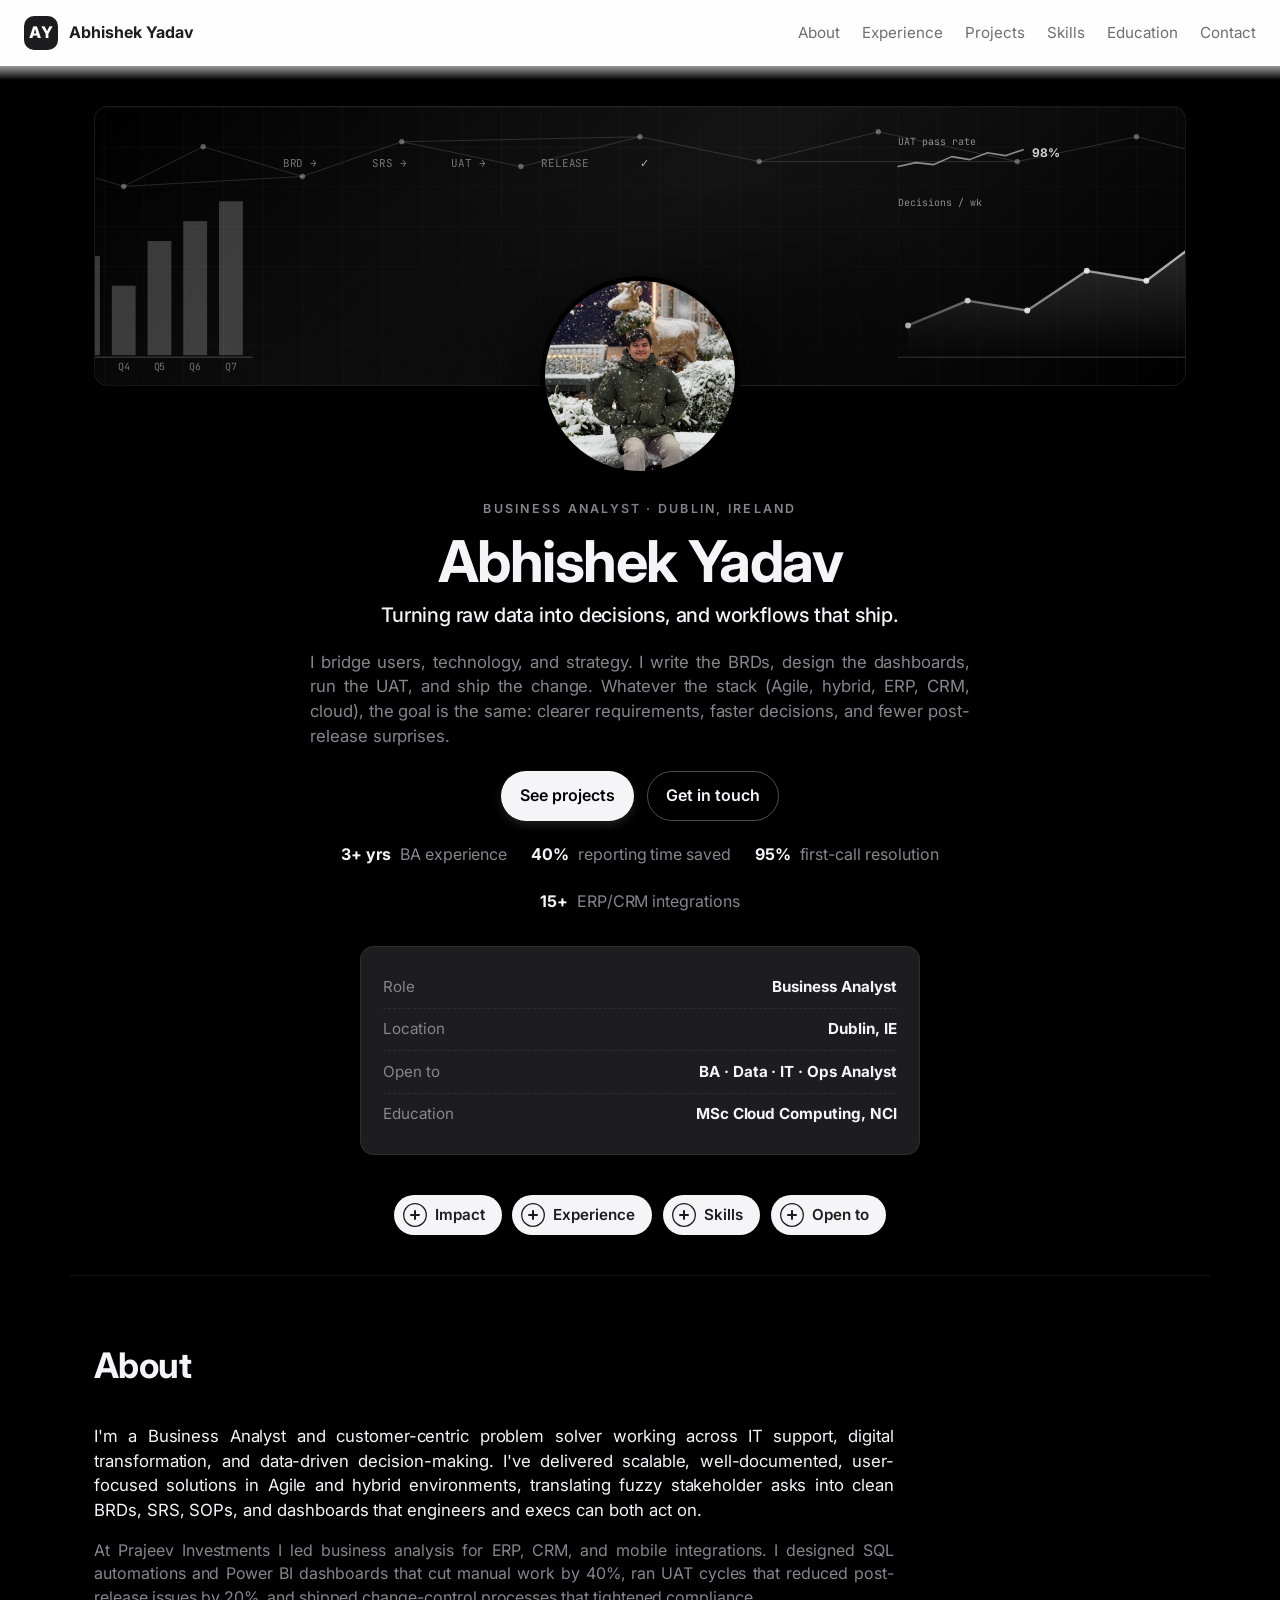
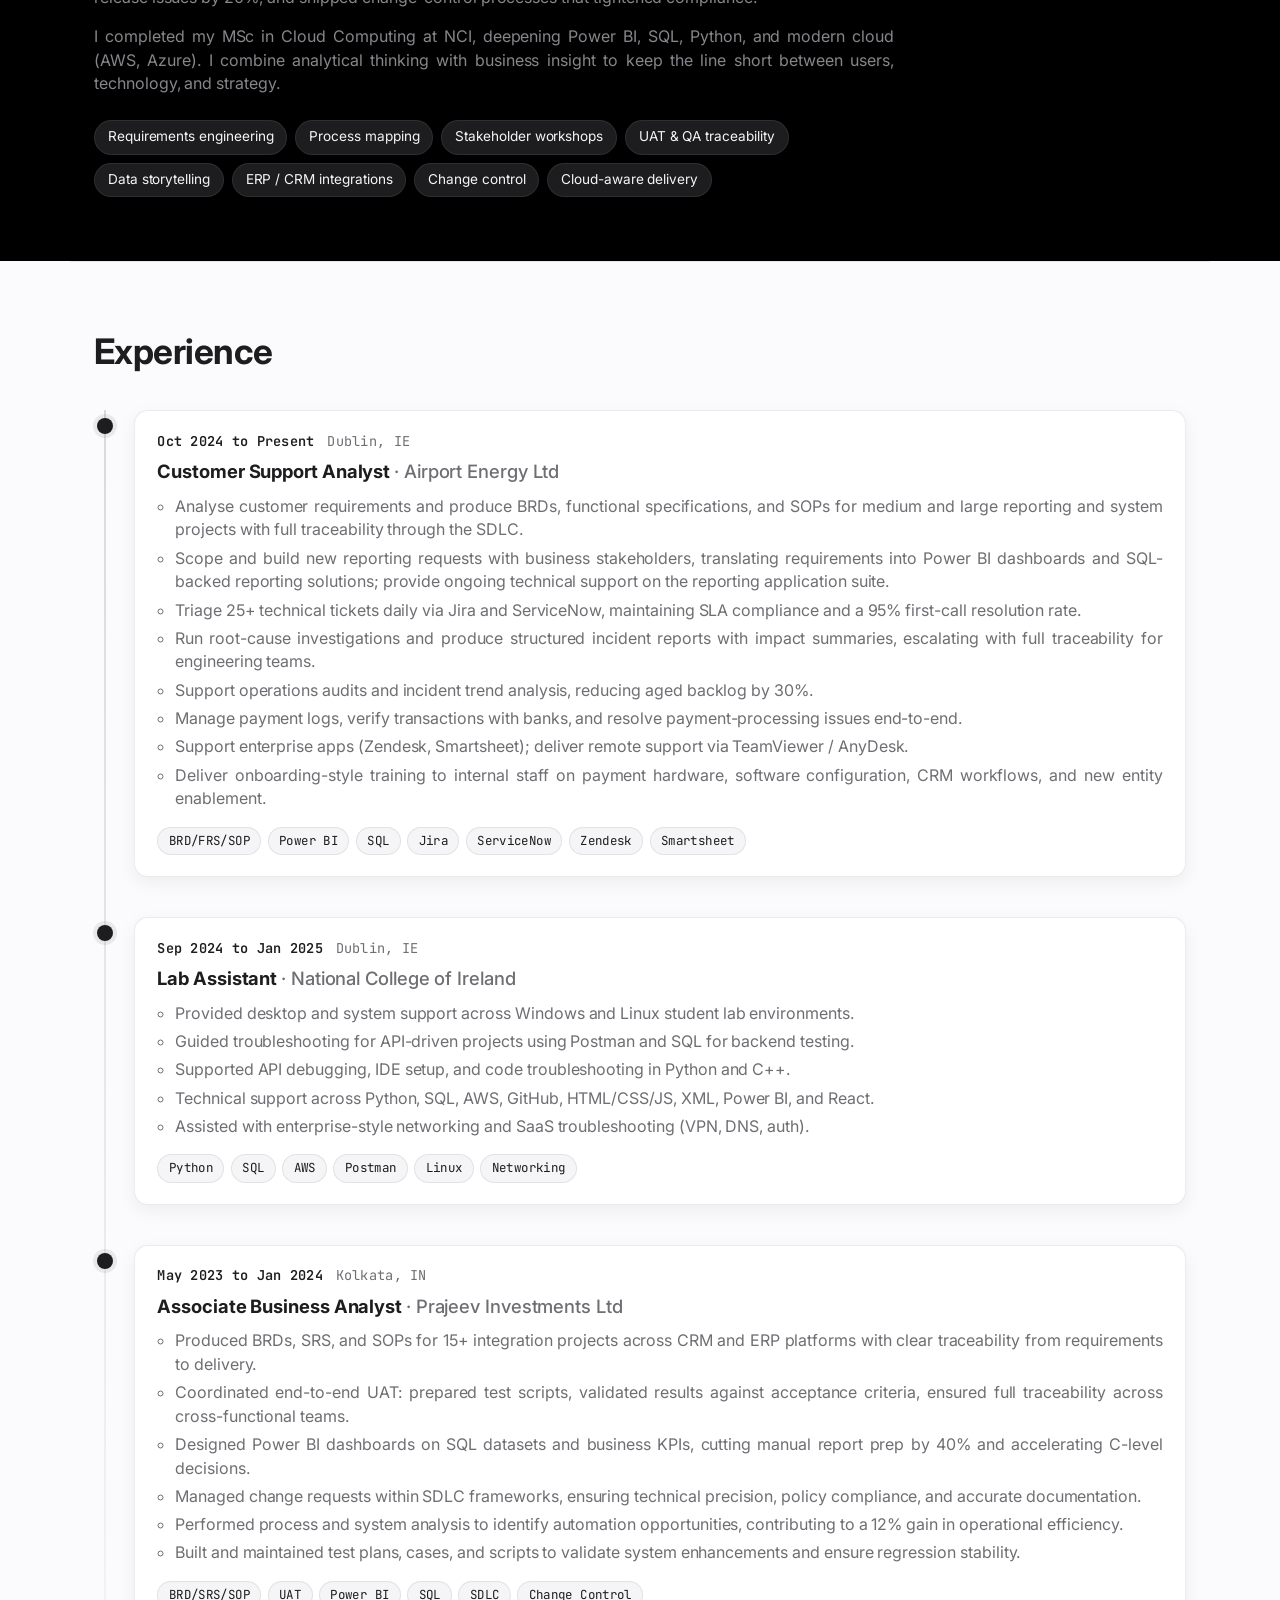
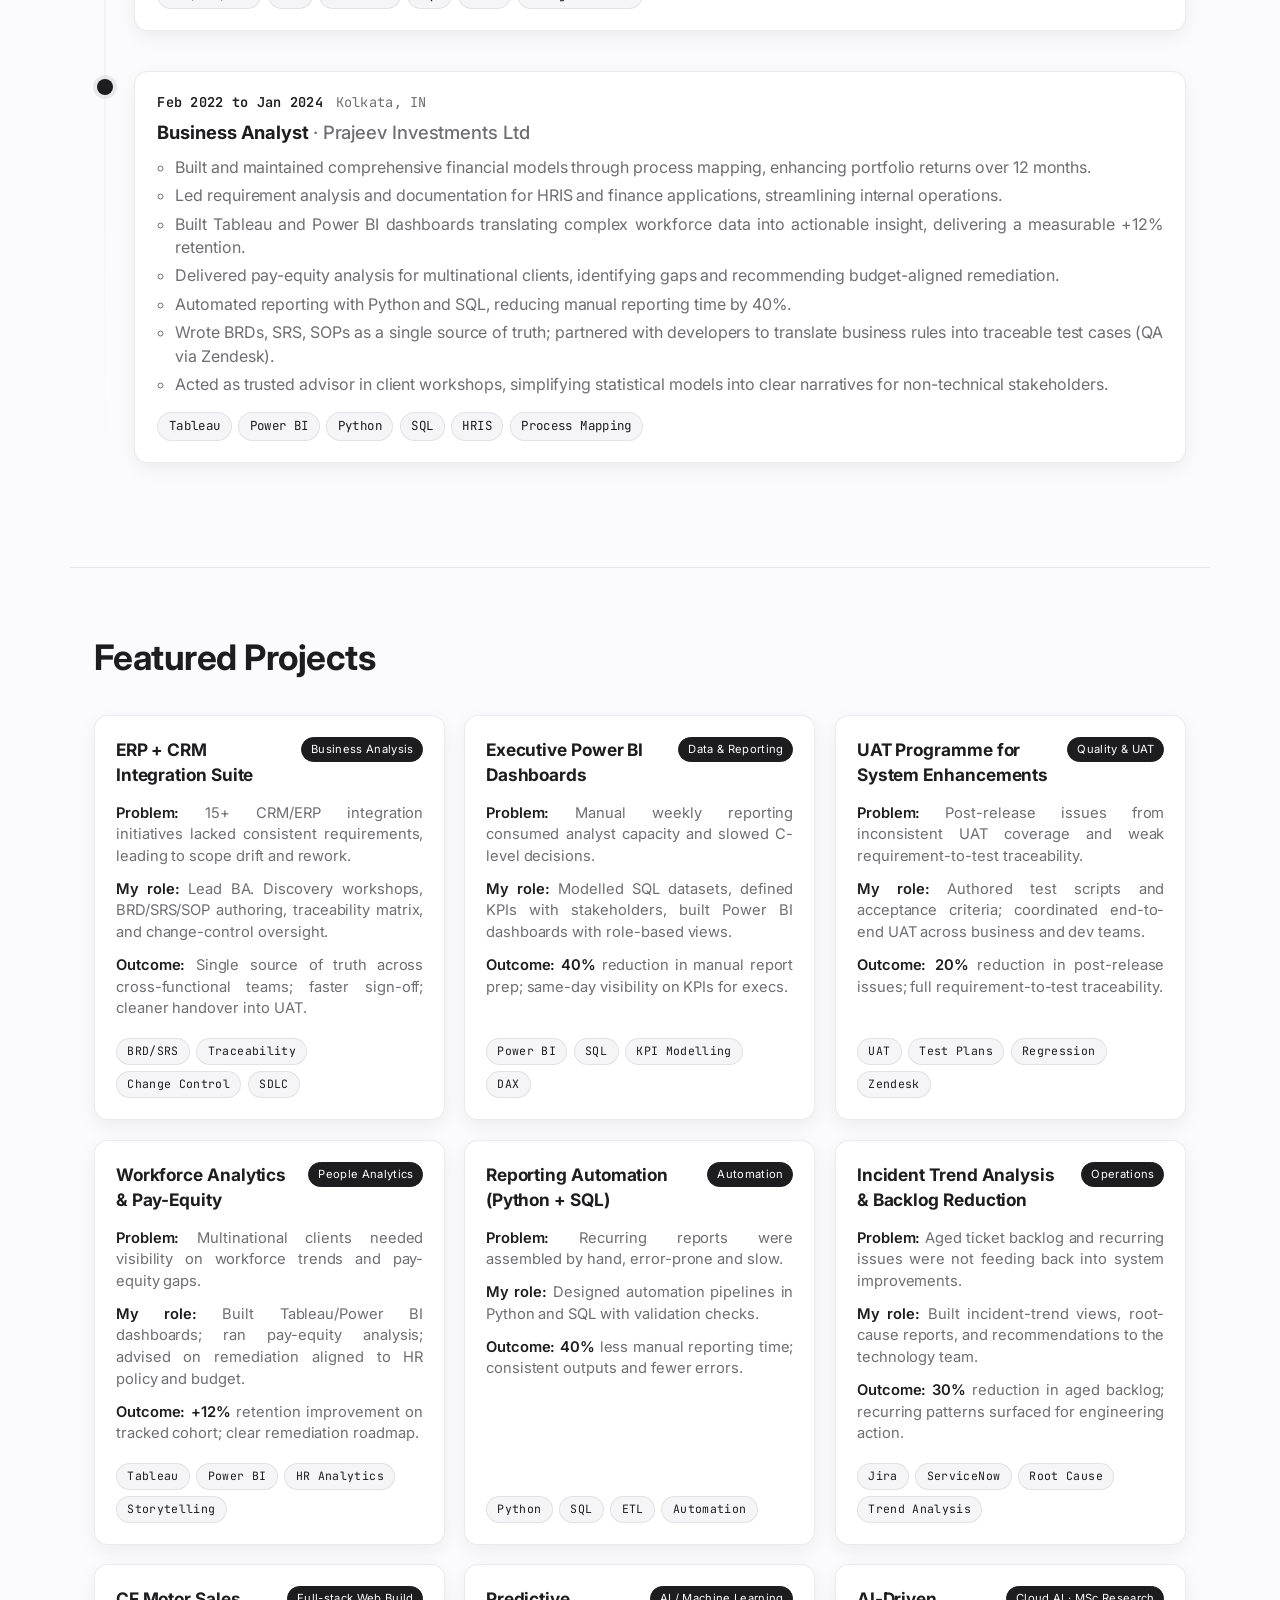
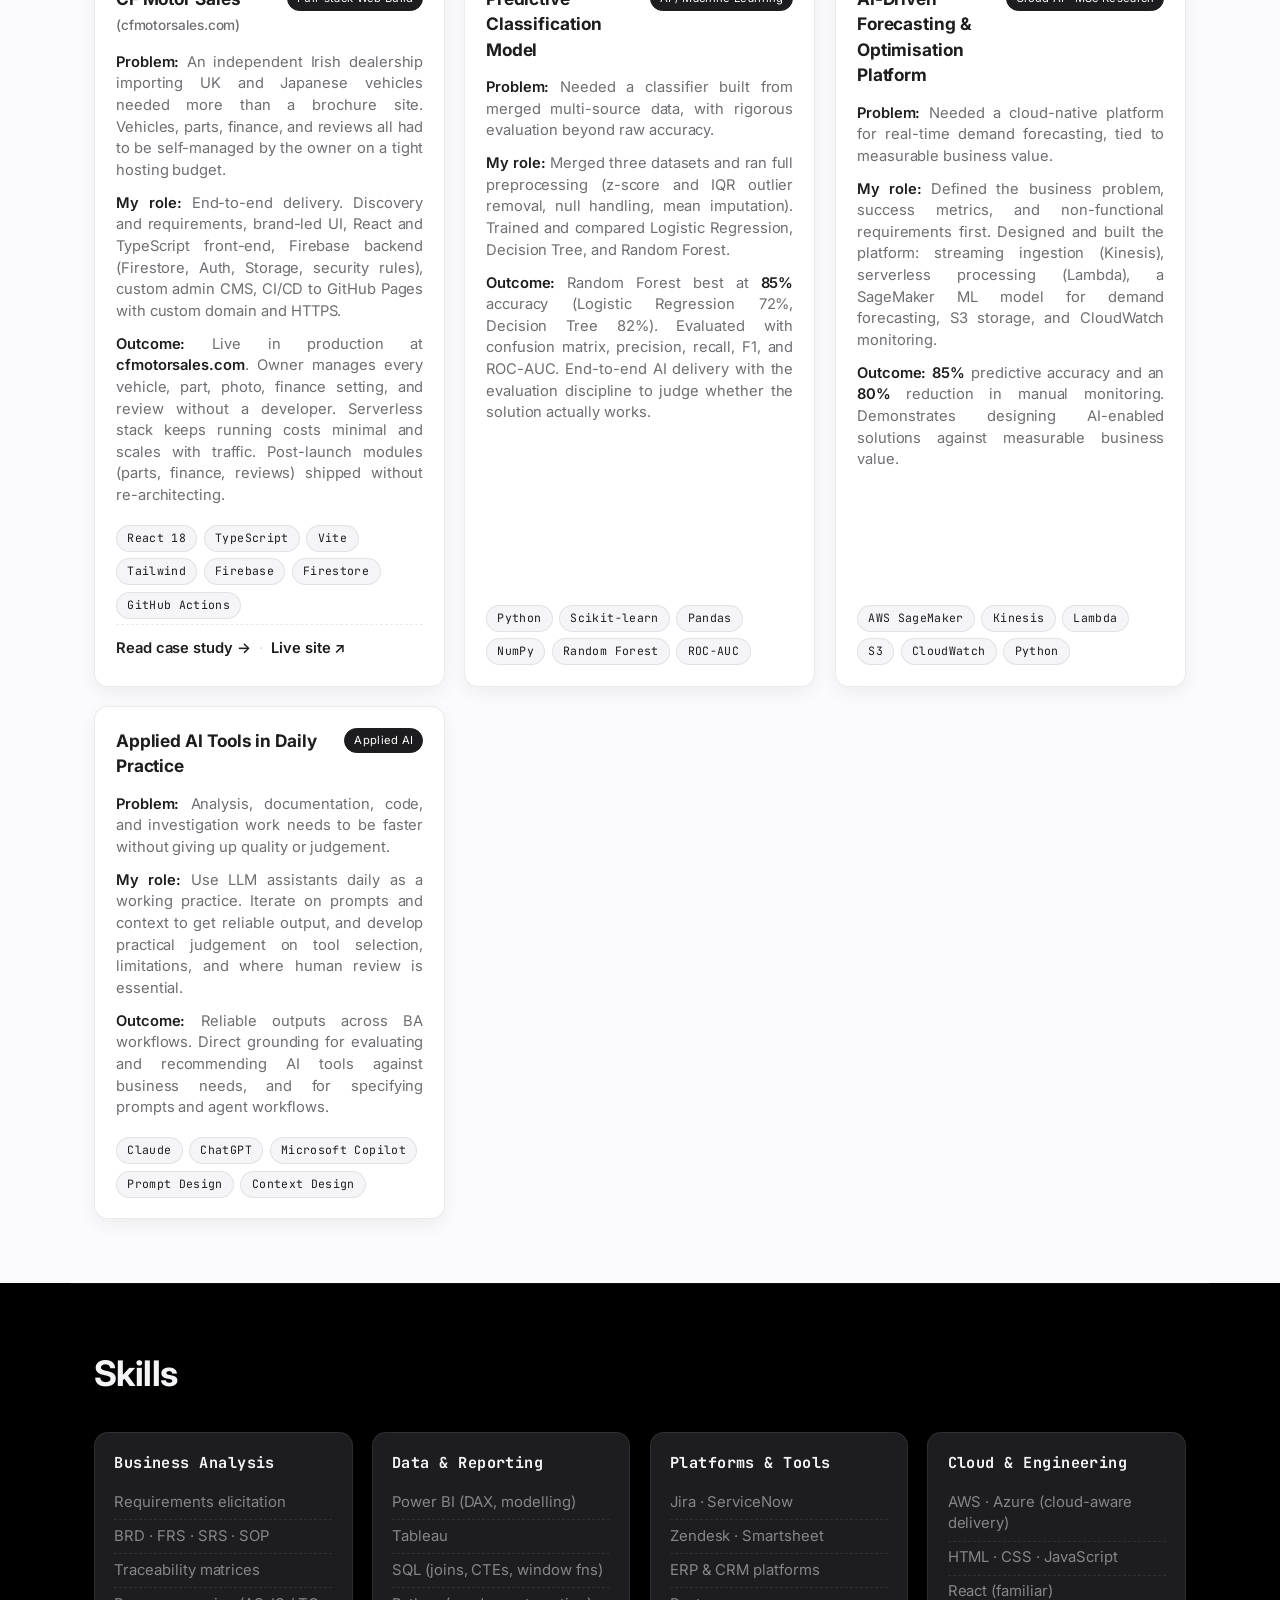
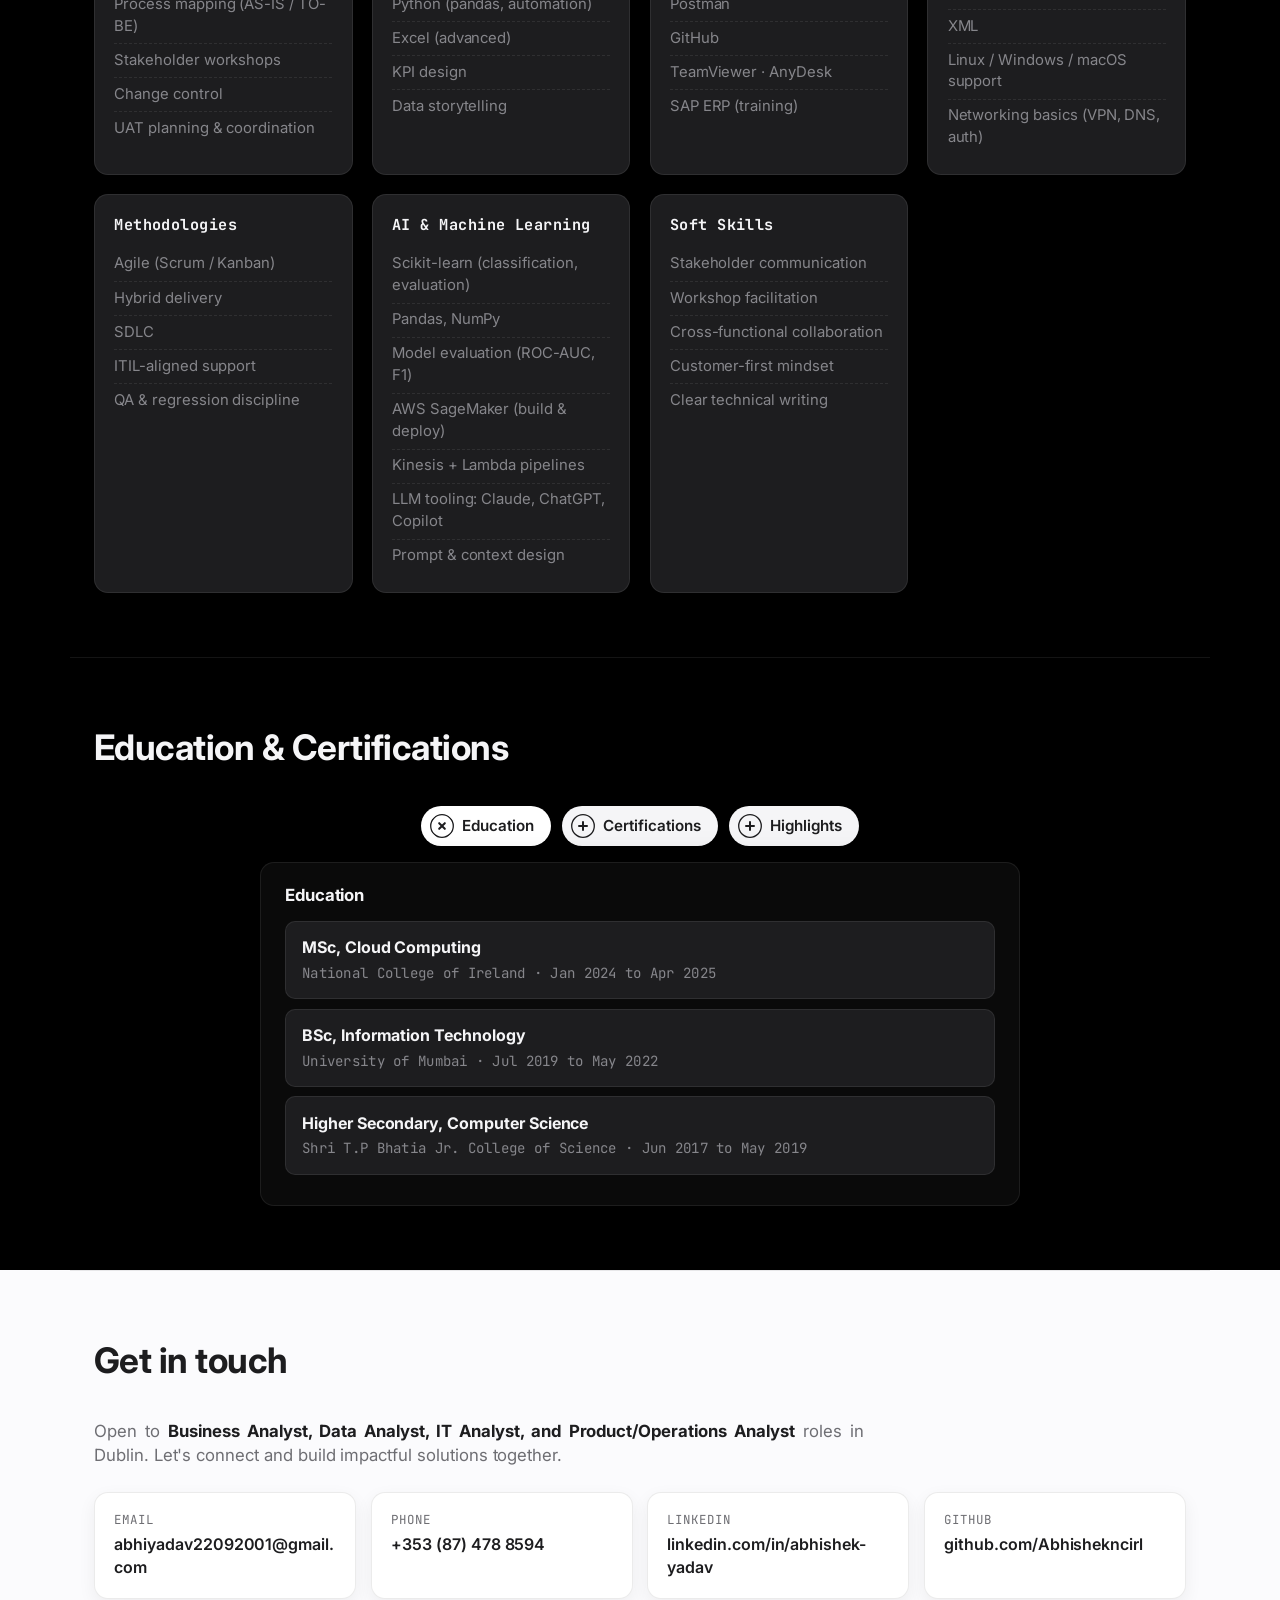
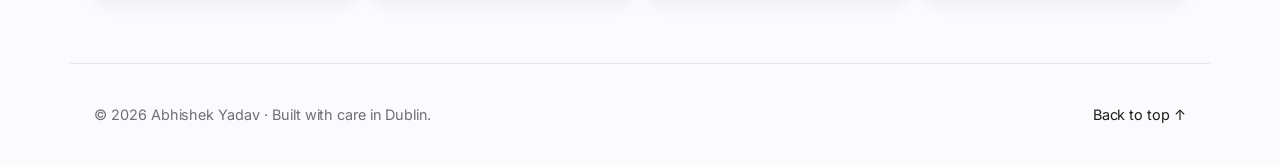
==== index.html @ 228958b8 "Second dark zone + Apple pill tabs on Education - Wrap Skills + Education in a second .apple-dark zo" ====
<!doctype html>
<html lang="en">
<head>
  <meta charset="utf-8" />
  <meta name="viewport" content="width=device-width, initial-scale=1" />
  <title>Abhishek Yadav · Business Analyst Portfolio</title>
  <meta name="description" content="Abhishek Yadav, Business Analyst in Dublin. SQL · Power BI · Agile · ERP/CRM. BRDs, UAT, dashboards, digital transformation." />
  <meta name="theme-color" content="#ffffff" />
  <meta name="color-scheme" content="light only" />

  <meta property="og:type" content="website" />
  <meta property="og:url" content="https://abhishekncirl.github.io/portfolio/" />
  <meta property="og:title" content="Abhishek Yadav · Business Analyst Portfolio" />
  <meta property="og:description" content="BA in Dublin. SQL · Power BI · Agile · ERP/CRM. Projects, case studies, and more." />
  <meta property="og:image" content="https://abhishekncirl.github.io/portfolio/assets/headshot.jpg" />
  <meta name="twitter:card" content="summary_large_image" />
  <meta name="twitter:title" content="Abhishek Yadav · Business Analyst Portfolio" />
  <meta name="twitter:description" content="BA in Dublin. SQL · Power BI · Agile · ERP/CRM. Projects, case studies, and more." />
  <meta name="twitter:image" content="https://abhishekncirl.github.io/portfolio/assets/headshot.jpg" />

  <link rel="icon" href="data:image/svg+xml,%3Csvg xmlns='http://www.w3.org/2000/svg' viewBox='0 0 100 100'%3E%3Crect width='100' height='100' rx='22' fill='%230b1220'/%3E%3Ctext x='50' y='70' text-anchor='middle' font-family='-apple-system,BlinkMacSystemFont,Inter,sans-serif' font-weight='800' font-size='58' fill='white'%3EA%3C/text%3E%3C/svg%3E" />
  <link rel="preload" as="image" href="assets/headshot.jpg" fetchpriority="high" />
  <link rel="preconnect" href="https://fonts.googleapis.com">
  <link rel="preconnect" href="https://fonts.gstatic.com" crossorigin>
  <link href="https://fonts.googleapis.com/css2?family=Inter:wght@400;500;600;700;800&family=JetBrains+Mono:wght@400;600&display=swap" rel="stylesheet">
  <link rel="stylesheet" href="styles.css" />
</head>
<body>
  <a class="skip" href="#top-content">Skip to content</a>
  <div class="nav-scrim" aria-hidden="true"></div>

  <header class="nav" id="top">
    <a class="brand" href="#top"><span class="brand-mark">AY</span><span class="brand-name">Abhishek Yadav</span></a>
    <nav class="nav-links" aria-label="Primary">
      <a href="#about">About</a>
      <a href="#experience">Experience</a>
      <a href="#projects">Projects</a>
      <a href="#skills">Skills</a>
      <a href="#education">Education</a>
      <a href="#contact">Contact</a>
    </nav>
    <button class="nav-toggle" aria-label="Toggle menu" aria-expanded="false">
      <span></span><span></span><span></span>
    </button>
  </header>

  <main id="top-content">
    <div class="apple-dark">
    <section class="hero">
      <div class="profile-banner" aria-hidden="true">
        <svg class="banner-chart" viewBox="0 0 1400 280" preserveAspectRatio="xMidYMid slice" xmlns="http://www.w3.org/2000/svg">
          <defs>
            <linearGradient id="lineFill" x1="0" y1="0" x2="0" y2="1">
              <stop offset="0%"  stop-color="currentColor" stop-opacity="0.22"/>
              <stop offset="100%" stop-color="currentColor" stop-opacity="0"/>
            </linearGradient>
            <linearGradient id="lineStroke" x1="0" y1="0" x2="1" y2="0">
              <stop offset="0%"  stop-color="currentColor" stop-opacity="0.35"/>
              <stop offset="100%" stop-color="currentColor" stop-opacity="0.85"/>
            </linearGradient>
            <pattern id="grid" width="40" height="40" patternUnits="userSpaceOnUse">
              <path d="M40 0 H0 V40" fill="none" stroke="currentColor" stroke-opacity="0.05" stroke-width="1"/>
            </pattern>
            <filter id="soft" x="-10%" y="-10%" width="120%" height="120%">
              <feGaussianBlur stdDeviation="0.4"/>
            </filter>
          </defs>

          <rect width="1400" height="280" fill="url(#grid)"/>

          <!-- Constellation (data nodes + edges) -->
          <g class="constellation" stroke="currentColor" stroke-opacity="0.15" stroke-width="1" fill="currentColor" fill-opacity="0.35">
            <line x1="80"   y1="50"  x2="180"  y2="80"/>
            <line x1="180"  y1="80"  x2="260"  y2="40"/>
            <line x1="260"  y1="40"  x2="360"  y2="70"/>
            <line x1="360"  y1="70"  x2="460"  y2="35"/>
            <line x1="460"  y1="35"  x2="580"  y2="60"/>
            <line x1="580"  y1="60"  x2="700"  y2="30"/>
            <line x1="700"  y1="30"  x2="820"  y2="55"/>
            <line x1="820"  y1="55"  x2="940"  y2="25"/>
            <line x1="940"  y1="25"  x2="1080" y2="55"/>
            <line x1="1080" y1="55"  x2="1200" y2="30"/>
            <line x1="1200" y1="30"  x2="1320" y2="60"/>
            <line x1="180"  y1="80"  x2="360"  y2="70"/>
            <line x1="460"  y1="35"  x2="700"  y2="30"/>
            <line x1="820"  y1="55"  x2="1080" y2="55"/>
            <circle cx="80"   cy="50" r="2.5"/>
            <circle cx="180"  cy="80" r="2.5"/>
            <circle cx="260"  cy="40" r="2.5"/>
            <circle cx="360"  cy="70" r="2.5"/>
            <circle cx="460"  cy="35" r="2.5"/>
            <circle cx="580"  cy="60" r="2.5"/>
            <circle cx="700"  cy="30" r="2.5"/>
            <circle cx="820"  cy="55" r="2.5"/>
            <circle cx="940"  cy="25" r="2.5"/>
            <circle cx="1080" cy="55" r="2.5"/>
            <circle cx="1200" cy="30" r="2.5"/>
            <circle cx="1320" cy="60" r="2.5"/>
          </g>

          <!-- Bar chart bottom-left -->
          <g class="bars">
            <g fill="currentColor" fill-opacity="0.22">
              <rect x="60"  y="195" width="24" height="55"/>
              <rect x="96"  y="170" width="24" height="80"/>
              <rect x="132" y="150" width="24" height="100"/>
              <rect x="168" y="180" width="24" height="70"/>
              <rect x="204" y="135" width="24" height="115"/>
              <rect x="240" y="115" width="24" height="135"/>
              <rect x="276" y="95"  width="24" height="155"/>
            </g>
            <g font-family="JetBrains Mono, monospace" font-size="10" fill="currentColor" fill-opacity="0.45">
              <text x="72"  y="265" text-anchor="middle">Q1</text>
              <text x="108" y="265" text-anchor="middle">Q2</text>
              <text x="144" y="265" text-anchor="middle">Q3</text>
              <text x="180" y="265" text-anchor="middle">Q4</text>
              <text x="216" y="265" text-anchor="middle">Q5</text>
              <text x="252" y="265" text-anchor="middle">Q6</text>
              <text x="288" y="265" text-anchor="middle">Q7</text>
            </g>
            <line x1="50" y1="252" x2="310" y2="252" stroke="currentColor" stroke-opacity="0.25"/>
            <text x="50" y="135" font-family="JetBrains Mono, monospace" font-size="10" fill="currentColor" fill-opacity="0.55">Throughput</text>
          </g>

          <!-- KPI tiles -->
          <g class="kpis" font-family="Inter, sans-serif">
            <g transform="translate(420 140)">
              <rect width="150" height="68" rx="10" fill="#ffffff" fill-opacity="0.95" stroke="currentColor" stroke-opacity="0.15" filter="drop-shadow(0 2px 4px rgba(11,18,32,0.08))"/>
              <text x="14" y="26" font-size="10" fill="currentColor" fill-opacity="0.55" letter-spacing="1">REPORTING TIME</text>
              <text x="14" y="52" font-size="22" font-weight="700" fill="currentColor" fill-opacity="0.85">-40%</text>
              <text x="100" y="52" font-size="11" fill="currentColor" fill-opacity="0.55">YoY</text>
            </g>
            <g transform="translate(600 110)">
              <rect width="150" height="68" rx="10" fill="#ffffff" fill-opacity="0.95" stroke="currentColor" stroke-opacity="0.15" filter="drop-shadow(0 2px 4px rgba(11,18,32,0.08))"/>
              <text x="14" y="26" font-size="10" fill="currentColor" fill-opacity="0.55" letter-spacing="1">RETENTION</text>
              <text x="14" y="52" font-size="22" font-weight="700" fill="currentColor" fill-opacity="0.85">+12%</text>
              <text x="100" y="52" font-size="11" fill="currentColor" fill-opacity="0.55">cohort</text>
            </g>
            <g transform="translate(780 140)">
              <rect width="150" height="68" rx="10" fill="#ffffff" fill-opacity="0.95" stroke="currentColor" stroke-opacity="0.15" filter="drop-shadow(0 2px 4px rgba(11,18,32,0.08))"/>
              <text x="14" y="26" font-size="10" fill="currentColor" fill-opacity="0.55" letter-spacing="1">FCR · SUPPORT</text>
              <text x="14" y="52" font-size="22" font-weight="700" fill="currentColor" fill-opacity="0.85">95%</text>
              <text x="100" y="52" font-size="11" fill="currentColor" fill-opacity="0.55">SLA</text>
            </g>
          </g>

          <!-- Line + area chart bottom-right -->
          <g class="line-chart">
            <path d="M970 220 L1030 195 L1090 205 L1150 165 L1210 175 L1270 130 L1330 110 L1370 95 L1370 252 L970 252 Z"
                  fill="url(#lineFill)"/>
            <path class="line-stroke"
                  d="M970 220 L1030 195 L1090 205 L1150 165 L1210 175 L1270 130 L1330 110 L1370 95"
                  fill="none" stroke="url(#lineStroke)" stroke-width="2.4"
                  stroke-linecap="round" stroke-linejoin="round" filter="url(#soft)"/>
            <g fill="currentColor" fill-opacity="0.85">
              <circle cx="970"  cy="220" r="3"/>
              <circle cx="1030" cy="195" r="3"/>
              <circle cx="1090" cy="205" r="3"/>
              <circle cx="1150" cy="165" r="3"/>
              <circle cx="1210" cy="175" r="3"/>
              <circle cx="1270" cy="130" r="3"/>
              <circle cx="1330" cy="110" r="3"/>
              <circle cx="1370" cy="95"  r="4"/>
            </g>
            <line x1="960" y1="252" x2="1380" y2="252" stroke="currentColor" stroke-opacity="0.25"/>
            <text x="960" y="100" font-family="JetBrains Mono, monospace" font-size="10" fill="currentColor" fill-opacity="0.55">Decisions / wk</text>
            <g transform="translate(1290 65)">
              <rect x="-4" y="-12" width="78" height="20" rx="10" fill="currentColor" fill-opacity="0.85"/>
              <text x="35" y="2" font-family="JetBrains Mono, monospace" font-size="10" fill="#ffffff" text-anchor="middle">↑ trend</text>
            </g>
            <line x1="1330" y1="73" x2="1330" y2="103" stroke="currentColor" stroke-opacity="0.5" stroke-dasharray="2 3"/>
          </g>

          <!-- Sparkline ribbon top-right -->
          <g class="ribbon" transform="translate(960 38)">
            <text font-family="JetBrains Mono, monospace" font-size="10" fill="currentColor" fill-opacity="0.55">UAT pass rate</text>
            <polyline points="0,22 18,18 36,20 54,12 72,15 90,8 108,11 126,5"
                      fill="none" stroke="currentColor" stroke-opacity="0.55" stroke-width="1.6"
                      stroke-linecap="round" stroke-linejoin="round"/>
            <text x="135" y="12" font-family="Inter, sans-serif" font-size="12" font-weight="700" fill="currentColor" fill-opacity="0.85">98%</text>
          </g>

          <!-- Narrative ticker -->
          <g class="ticker" font-family="JetBrains Mono, monospace" font-size="11" fill="currentColor" fill-opacity="0.45">
            <text x="340" y="60">BRD →</text>
            <text x="430" y="60">SRS →</text>
            <text x="510" y="60">UAT →</text>
            <text x="600" y="60">RELEASE</text>
            <text x="700" y="60" fill-opacity="0.7">✓</text>
          </g>
        </svg>
      </div>
      <figure class="profile-avatar">
        <img src="assets/headshot.jpg" alt="Abhishek Yadav" width="666" height="1182" loading="eager" decoding="async" />
      </figure>
      <div class="profile-head">
        <p class="eyebrow">Business Analyst · Dublin, Ireland</p>
        <h1>Abhishek Yadav</h1>
        <p class="profile-tagline">Turning raw data into decisions, and workflows that ship.</p>
        <p class="lede">
          I bridge users, technology, and strategy. I write the BRDs, design the dashboards,
          run the UAT, and ship the change. Whatever the stack (Agile, hybrid, ERP, CRM, cloud),
          the goal is the same: clearer requirements, faster decisions, and fewer post-release surprises.
        </p>
        <div class="hero-cta">
          <a class="btn btn-primary" href="#projects">See projects</a>
          <a class="btn btn-ghost" href="#contact">Get in touch</a>
        </div>
        <ul class="hero-meta">
          <li><strong>3+ yrs</strong> BA experience</li>
          <li><strong>40%</strong> reporting time saved</li>
          <li><strong>95%</strong> first-call resolution</li>
          <li><strong>15+</strong> ERP/CRM integrations</li>
        </ul>
      </div>
      <aside class="hero-card" aria-label="Snapshot">
        <div class="card-row"><span>Role</span><b>Business Analyst</b></div>
        <div class="card-row"><span>Location</span><b>Dublin, IE</b></div>
        <div class="card-row"><span>Open to</span><b>BA · Data · IT · Ops Analyst</b></div>
        <div class="card-row"><span>Education</span><b>MSc Cloud Computing, NCI</b></div>
      </aside>
    </section>

    <section class="quick-glance" aria-labelledby="quick-glance-heading" data-pill-group>
      <h2 id="quick-glance-heading" class="visually-hidden">Quick glance</h2>
      <ul class="qg-pills" role="list">
        <li class="qg-item">
          <button class="qg-btn" type="button" aria-expanded="false" aria-controls="qg-impact" data-panel="impact">
            <svg class="qg-plus" width="24" height="24" viewBox="0 0 24 24" aria-hidden="true">
              <circle cx="12" cy="12" r="11.3" fill="none" stroke="currentColor" stroke-width="1.3"></circle>
              <g transform="translate(7 7)" fill="currentColor">
                <path d="M9 4H6V1a1 1 0 0 0-2 0v3H1a1 1 0 0 0 0 2h3v3a1 1 0 0 0 2 0V6h3a1 1 0 0 0 0-2z"/>
              </g>
            </svg>
            <span>Impact</span>
          </button>
        </li>
        <li class="qg-item">
          <button class="qg-btn" type="button" aria-expanded="false" aria-controls="qg-experience" data-panel="experience">
            <svg class="qg-plus" width="24" height="24" viewBox="0 0 24 24" aria-hidden="true">
              <circle cx="12" cy="12" r="11.3" fill="none" stroke="currentColor" stroke-width="1.3"></circle>
              <g transform="translate(7 7)" fill="currentColor">
                <path d="M9 4H6V1a1 1 0 0 0-2 0v3H1a1 1 0 0 0 0 2h3v3a1 1 0 0 0 2 0V6h3a1 1 0 0 0 0-2z"/>
              </g>
            </svg>
            <span>Experience</span>
          </button>
        </li>
        <li class="qg-item">
          <button class="qg-btn" type="button" aria-expanded="false" aria-controls="qg-skills" data-panel="skills">
            <svg class="qg-plus" width="24" height="24" viewBox="0 0 24 24" aria-hidden="true">
              <circle cx="12" cy="12" r="11.3" fill="none" stroke="currentColor" stroke-width="1.3"></circle>
              <g transform="translate(7 7)" fill="currentColor">
                <path d="M9 4H6V1a1 1 0 0 0-2 0v3H1a1 1 0 0 0 0 2h3v3a1 1 0 0 0 2 0V6h3a1 1 0 0 0 0-2z"/>
              </g>
            </svg>
            <span>Skills</span>
          </button>
        </li>
        <li class="qg-item">
          <button class="qg-btn" type="button" aria-expanded="false" aria-controls="qg-open" data-panel="open">
            <svg class="qg-plus" width="24" height="24" viewBox="0 0 24 24" aria-hidden="true">
              <circle cx="12" cy="12" r="11.3" fill="none" stroke="currentColor" stroke-width="1.3"></circle>
              <g transform="translate(7 7)" fill="currentColor">
                <path d="M9 4H6V1a1 1 0 0 0-2 0v3H1a1 1 0 0 0 0 2h3v3a1 1 0 0 0 2 0V6h3a1 1 0 0 0 0-2z"/>
              </g>
            </svg>
            <span>Open to</span>
          </button>
        </li>
      </ul>

      <div class="qg-panels">
        <div class="qg-panel" id="qg-impact" role="region" aria-label="Impact numbers" hidden>
          <h3>Impact at a glance</h3>
          <div class="qg-stats">
            <div><b>40%</b><span>less manual reporting (Power BI + SQL automation)</span></div>
            <div><b>95%</b><span>first-call resolution on 25+ tickets/day (Jira · ServiceNow)</span></div>
            <div><b>15+</b><span>CRM &amp; ERP integrations shipped with full traceability</span></div>
            <div><b>30%</b><span>reduction in aged backlog via incident-trend analysis</span></div>
            <div><b>20%</b><span>drop in post-release issues through UAT discipline</span></div>
            <div><b>+12%</b><span>cohort retention from workforce analytics</span></div>
          </div>
        </div>

        <div class="qg-panel" id="qg-experience" role="region" aria-label="Experience summary" hidden>
          <h3>Where I've worked</h3>
          <ul class="qg-list">
            <li><b>Airport Energy Ltd</b> · Customer Support Analyst · Dublin · Oct 2024 to present</li>
            <li><b>National College of Ireland</b> · Lab Assistant · Dublin · Sep 2024 to Jan 2025</li>
            <li><b>Prajeev Investments Ltd</b> · Associate Business Analyst · Kolkata · May 2023 to Jan 2024</li>
            <li><b>Prajeev Investments Ltd</b> · Business Analyst · Kolkata · Feb 2022 to Jan 2024</li>
          </ul>
          <p class="qg-foot">3+ years across BA, data, and technology support in Agile and hybrid environments.</p>
        </div>

        <div class="qg-panel" id="qg-skills" role="region" aria-label="Core skills" hidden>
          <h3>Core skills</h3>
          <div class="qg-chips">
            <span>SQL</span><span>Power BI</span><span>Tableau</span><span>Python</span><span>Excel</span>
            <span>BRD / SRS / SOP</span><span>UAT</span><span>Agile · SDLC</span><span>Change Control</span>
            <span>Jira · ServiceNow</span><span>Zendesk · Smartsheet</span><span>AWS · Azure</span>
            <span>Scikit-learn</span><span>SageMaker</span><span>LLM tooling</span>
          </div>
          <p class="qg-foot">Full breakdown in the <a href="#skills">Skills</a> section below.</p>
        </div>

        <div class="qg-panel" id="qg-open" role="region" aria-label="Roles open to" hidden>
          <h3>Open to work</h3>
          <ul class="qg-list">
            <li><b>Business Analyst</b> — requirements, BRD/SRS/SOP, UAT, change control</li>
            <li><b>Data Analyst</b> — SQL, Power BI, Tableau, Python automation</li>
            <li><b>IT Analyst</b> — tech support with structured incident analysis</li>
            <li><b>Product / Operations Analyst</b> — process design, KPI tracking</li>
          </ul>
          <p class="qg-foot">Based in Dublin · open to on-site and hybrid roles across Ireland.
            <a href="#contact">Get in touch →</a></p>
        </div>
      </div>
    </section>

    <section id="about" class="section">
      <div class="section-head">
        <h2>About</h2>
      </div>
      <div class="about-grid">
        <p>
          I'm a Business Analyst and customer-centric problem solver working across
          IT support, digital transformation, and data-driven decision-making.
          I've delivered scalable, well-documented, user-focused solutions in
          Agile and hybrid environments, translating fuzzy stakeholder asks into
          clean BRDs, SRS, SOPs, and dashboards that engineers and execs can both act on.
        </p>
        <p>
          At Prajeev Investments I led business analysis for ERP, CRM, and mobile
          integrations. I designed SQL automations and Power BI dashboards that cut
          manual work by 40%, ran UAT cycles that reduced post-release issues by 20%,
          and shipped change-control processes that tightened compliance.
        </p>
        <p>
          I completed my MSc in Cloud Computing at NCI, deepening Power BI, SQL,
          Python, and modern cloud (AWS, Azure). I combine analytical thinking with
          business insight to keep the line short between users, technology, and strategy.
        </p>
        <ul class="about-tags">
          <li>Requirements engineering</li>
          <li>Process mapping</li>
          <li>Stakeholder workshops</li>
          <li>UAT & QA traceability</li>
          <li>Data storytelling</li>
          <li>ERP / CRM integrations</li>
          <li>Change control</li>
          <li>Cloud-aware delivery</li>
        </ul>
      </div>
    </section>

    </div><!-- /.apple-dark -->

    <section id="experience" class="section">
      <div class="section-head">
        <h2>Experience</h2>
      </div>
      <ol class="timeline">
        <li class="t-item">
          <div class="t-marker"></div>
          <div class="t-body">
            <div class="t-meta">
              <span class="t-date">Oct 2024 to Present</span>
              <span class="t-loc">Dublin, IE</span>
            </div>
            <h3>Customer Support Analyst <span class="t-co">· Airport Energy Ltd</span></h3>
            <ul>
              <li>Analyse customer requirements and produce BRDs, functional specifications, and SOPs for medium and large reporting and system projects with full traceability through the SDLC.</li>
              <li>Scope and build new reporting requests with business stakeholders, translating requirements into Power BI dashboards and SQL-backed reporting solutions; provide ongoing technical support on the reporting application suite.</li>
              <li>Triage 25+ technical tickets daily via Jira and ServiceNow, maintaining SLA compliance and a 95% first-call resolution rate.</li>
              <li>Run root-cause investigations and produce structured incident reports with impact summaries, escalating with full traceability for engineering teams.</li>
              <li>Support operations audits and incident trend analysis, reducing aged backlog by 30%.</li>
              <li>Manage payment logs, verify transactions with banks, and resolve payment-processing issues end-to-end.</li>
              <li>Support enterprise apps (Zendesk, Smartsheet); deliver remote support via TeamViewer / AnyDesk.</li>
              <li>Deliver onboarding-style training to internal staff on payment hardware, software configuration, CRM workflows, and new entity enablement.</li>
            </ul>
            <div class="chips">
              <span>BRD/FRS/SOP</span><span>Power BI</span><span>SQL</span><span>Jira</span><span>ServiceNow</span><span>Zendesk</span><span>Smartsheet</span>
            </div>
          </div>
        </li>

        <li class="t-item">
          <div class="t-marker"></div>
          <div class="t-body">
            <div class="t-meta">
              <span class="t-date">Sep 2024 to Jan 2025</span>
              <span class="t-loc">Dublin, IE</span>
            </div>
            <h3>Lab Assistant <span class="t-co">· National College of Ireland</span></h3>
            <ul>
              <li>Provided desktop and system support across Windows and Linux student lab environments.</li>
              <li>Guided troubleshooting for API-driven projects using Postman and SQL for backend testing.</li>
              <li>Supported API debugging, IDE setup, and code troubleshooting in Python and C++.</li>
              <li>Technical support across Python, SQL, AWS, GitHub, HTML/CSS/JS, XML, Power BI, and React.</li>
              <li>Assisted with enterprise-style networking and SaaS troubleshooting (VPN, DNS, auth).</li>
            </ul>
            <div class="chips">
              <span>Python</span><span>SQL</span><span>AWS</span><span>Postman</span><span>Linux</span><span>Networking</span>
            </div>
          </div>
        </li>

        <li class="t-item">
          <div class="t-marker"></div>
          <div class="t-body">
            <div class="t-meta">
              <span class="t-date">May 2023 to Jan 2024</span>
              <span class="t-loc">Kolkata, IN</span>
            </div>
            <h3>Associate Business Analyst <span class="t-co">· Prajeev Investments Ltd</span></h3>
            <ul>
              <li>Produced BRDs, SRS, and SOPs for 15+ integration projects across CRM and ERP platforms with clear traceability from requirements to delivery.</li>
              <li>Coordinated end-to-end UAT: prepared test scripts, validated results against acceptance criteria, ensured full traceability across cross-functional teams.</li>
              <li>Designed Power BI dashboards on SQL datasets and business KPIs, cutting manual report prep by 40% and accelerating C-level decisions.</li>
              <li>Managed change requests within SDLC frameworks, ensuring technical precision, policy compliance, and accurate documentation.</li>
              <li>Performed process and system analysis to identify automation opportunities, contributing to a 12% gain in operational efficiency.</li>
              <li>Built and maintained test plans, cases, and scripts to validate system enhancements and ensure regression stability.</li>
            </ul>
            <div class="chips">
              <span>BRD/SRS/SOP</span><span>UAT</span><span>Power BI</span><span>SQL</span><span>SDLC</span><span>Change Control</span>
            </div>
          </div>
        </li>

        <li class="t-item">
          <div class="t-marker"></div>
          <div class="t-body">
            <div class="t-meta">
              <span class="t-date">Feb 2022 to Jan 2024</span>
              <span class="t-loc">Kolkata, IN</span>
            </div>
            <h3>Business Analyst <span class="t-co">· Prajeev Investments Ltd</span></h3>
            <ul>
              <li>Built and maintained comprehensive financial models through process mapping, enhancing portfolio returns over 12 months.</li>
              <li>Led requirement analysis and documentation for HRIS and finance applications, streamlining internal operations.</li>
              <li>Built Tableau and Power BI dashboards translating complex workforce data into actionable insight, delivering a measurable +12% retention.</li>
              <li>Delivered pay-equity analysis for multinational clients, identifying gaps and recommending budget-aligned remediation.</li>
              <li>Automated reporting with Python and SQL, reducing manual reporting time by 40%.</li>
              <li>Wrote BRDs, SRS, SOPs as a single source of truth; partnered with developers to translate business rules into traceable test cases (QA via Zendesk).</li>
              <li>Acted as trusted advisor in client workshops, simplifying statistical models into clear narratives for non-technical stakeholders.</li>
            </ul>
            <div class="chips">
              <span>Tableau</span><span>Power BI</span><span>Python</span><span>SQL</span><span>HRIS</span><span>Process Mapping</span>
            </div>
          </div>
        </li>
      </ol>
    </section>

    <section id="projects" class="section">
      <div class="section-head">
        <h2>Featured Projects</h2>
      </div>
      <div class="projects">
        <article class="project">
          <header>
            <h3>ERP + CRM Integration Suite</h3>
            <span class="tag">Business Analysis</span>
          </header>
          <p class="prob"><b>Problem:</b> 15+ CRM/ERP integration initiatives lacked consistent requirements, leading to scope drift and rework.</p>
          <p class="role"><b>My role:</b> Lead BA. Discovery workshops, BRD/SRS/SOP authoring, traceability matrix, and change-control oversight.</p>
          <p class="out"><b>Outcome:</b> Single source of truth across cross-functional teams; faster sign-off; cleaner handover into UAT.</p>
          <div class="chips small"><span>BRD/SRS</span><span>Traceability</span><span>Change Control</span><span>SDLC</span></div>
        </article>

        <article class="project">
          <header>
            <h3>Executive Power BI Dashboards</h3>
            <span class="tag">Data & Reporting</span>
          </header>
          <p class="prob"><b>Problem:</b> Manual weekly reporting consumed analyst capacity and slowed C-level decisions.</p>
          <p class="role"><b>My role:</b> Modelled SQL datasets, defined KPIs with stakeholders, built Power BI dashboards with role-based views.</p>
          <p class="out"><b>Outcome:</b> <b>40%</b> reduction in manual report prep; same-day visibility on KPIs for execs.</p>
          <div class="chips small"><span>Power BI</span><span>SQL</span><span>KPI Modelling</span><span>DAX</span></div>
        </article>

        <article class="project">
          <header>
            <h3>UAT Programme for System Enhancements</h3>
            <span class="tag">Quality & UAT</span>
          </header>
          <p class="prob"><b>Problem:</b> Post-release issues from inconsistent UAT coverage and weak requirement-to-test traceability.</p>
          <p class="role"><b>My role:</b> Authored test scripts and acceptance criteria; coordinated end-to-end UAT across business and dev teams.</p>
          <p class="out"><b>Outcome:</b> <b>20%</b> reduction in post-release issues; full requirement-to-test traceability.</p>
          <div class="chips small"><span>UAT</span><span>Test Plans</span><span>Regression</span><span>Zendesk</span></div>
        </article>

        <article class="project">
          <header>
            <h3>Workforce Analytics & Pay-Equity</h3>
            <span class="tag">People Analytics</span>
          </header>
          <p class="prob"><b>Problem:</b> Multinational clients needed visibility on workforce trends and pay-equity gaps.</p>
          <p class="role"><b>My role:</b> Built Tableau/Power BI dashboards; ran pay-equity analysis; advised on remediation aligned to HR policy and budget.</p>
          <p class="out"><b>Outcome:</b> <b>+12%</b> retention improvement on tracked cohort; clear remediation roadmap.</p>
          <div class="chips small"><span>Tableau</span><span>Power BI</span><span>HR Analytics</span><span>Storytelling</span></div>
        </article>

        <article class="project">
          <header>
            <h3>Reporting Automation (Python + SQL)</h3>
            <span class="tag">Automation</span>
          </header>
          <p class="prob"><b>Problem:</b> Recurring reports were assembled by hand, error-prone and slow.</p>
          <p class="role"><b>My role:</b> Designed automation pipelines in Python and SQL with validation checks.</p>
          <p class="out"><b>Outcome:</b> <b>40%</b> less manual reporting time; consistent outputs and fewer errors.</p>
          <div class="chips small"><span>Python</span><span>SQL</span><span>ETL</span><span>Automation</span></div>
        </article>

        <article class="project">
          <header>
            <h3>Incident Trend Analysis & Backlog Reduction</h3>
            <span class="tag">Operations</span>
          </header>
          <p class="prob"><b>Problem:</b> Aged ticket backlog and recurring issues were not feeding back into system improvements.</p>
          <p class="role"><b>My role:</b> Built incident-trend views, root-cause reports, and recommendations to the technology team.</p>
          <p class="out"><b>Outcome:</b> <b>30%</b> reduction in aged backlog; recurring patterns surfaced for engineering action.</p>
          <div class="chips small"><span>Jira</span><span>ServiceNow</span><span>Root Cause</span><span>Trend Analysis</span></div>
        </article>

        <article class="project">
          <header>
            <h3>CF Motor Sales <span class="project-sub">(cfmotorsales.com)</span></h3>
            <span class="tag">Full-stack Web Build</span>
          </header>
          <p class="prob"><b>Problem:</b> An independent Irish dealership importing UK and Japanese vehicles needed more than a brochure site. Vehicles, parts, finance, and reviews all had to be self-managed by the owner on a tight hosting budget.</p>
          <p class="role"><b>My role:</b> End-to-end delivery. Discovery and requirements, brand-led UI, React and TypeScript front-end, Firebase backend (Firestore, Auth, Storage, security rules), custom admin CMS, CI/CD to GitHub Pages with custom domain and HTTPS.</p>
          <p class="out"><b>Outcome:</b> Live in production at <b>cfmotorsales.com</b>. Owner manages every vehicle, part, photo, finance setting, and review without a developer. Serverless stack keeps running costs minimal and scales with traffic. Post-launch modules (parts, finance, reviews) shipped without re-architecting.</p>
          <div class="chips small"><span>React 18</span><span>TypeScript</span><span>Vite</span><span>Tailwind</span><span>Firebase</span><span>Firestore</span><span>GitHub Actions</span></div>
          <p class="project-cta">
            <a href="projects/cf-motor-sales.html">Read case study →</a>
            <span class="dot">·</span>
            <a href="https://www.cfmotorsales.com" target="_blank" rel="noopener">Live site ↗</a>
          </p>
        </article>

        <article class="project">
          <header>
            <h3>Predictive Classification Model</h3>
            <span class="tag">AI / Machine Learning</span>
          </header>
          <p class="prob"><b>Problem:</b> Needed a classifier built from merged multi-source data, with rigorous evaluation beyond raw accuracy.</p>
          <p class="role"><b>My role:</b> Merged three datasets and ran full preprocessing (z-score and IQR outlier removal, null handling, mean imputation). Trained and compared Logistic Regression, Decision Tree, and Random Forest.</p>
          <p class="out"><b>Outcome:</b> Random Forest best at <b>85%</b> accuracy (Logistic Regression 72%, Decision Tree 82%). Evaluated with confusion matrix, precision, recall, F1, and ROC-AUC. End-to-end AI delivery with the evaluation discipline to judge whether the solution actually works.</p>
          <div class="chips small"><span>Python</span><span>Scikit-learn</span><span>Pandas</span><span>NumPy</span><span>Random Forest</span><span>ROC-AUC</span></div>
        </article>

        <article class="project">
          <header>
            <h3>AI-Driven Forecasting &amp; Optimisation Platform</h3>
            <span class="tag">Cloud AI · MSc Research</span>
          </header>
          <p class="prob"><b>Problem:</b> Needed a cloud-native platform for real-time demand forecasting, tied to measurable business value.</p>
          <p class="role"><b>My role:</b> Defined the business problem, success metrics, and non-functional requirements first. Designed and built the platform: streaming ingestion (Kinesis), serverless processing (Lambda), a SageMaker ML model for demand forecasting, S3 storage, and CloudWatch monitoring.</p>
          <p class="out"><b>Outcome:</b> <b>85%</b> predictive accuracy and an <b>80%</b> reduction in manual monitoring. Demonstrates designing AI-enabled solutions against measurable business value.</p>
          <div class="chips small"><span>AWS SageMaker</span><span>Kinesis</span><span>Lambda</span><span>S3</span><span>CloudWatch</span><span>Python</span></div>
        </article>

        <article class="project">
          <header>
            <h3>Applied AI Tools in Daily Practice</h3>
            <span class="tag">Applied AI</span>
          </header>
          <p class="prob"><b>Problem:</b> Analysis, documentation, code, and investigation work needs to be faster without giving up quality or judgement.</p>
          <p class="role"><b>My role:</b> Use LLM assistants daily as a working practice. Iterate on prompts and context to get reliable output, and develop practical judgement on tool selection, limitations, and where human review is essential.</p>
          <p class="out"><b>Outcome:</b> Reliable outputs across BA workflows. Direct grounding for evaluating and recommending AI tools against business needs, and for specifying prompts and agent workflows.</p>
          <div class="chips small"><span>Claude</span><span>ChatGPT</span><span>Microsoft Copilot</span><span>Prompt Design</span><span>Context Design</span></div>
        </article>
      </div>
    </section>

    <div class="apple-dark apple-dark-2">
    <section id="skills" class="section">
      <div class="section-head">
        <h2>Skills</h2>
      </div>
      <div class="skills">
        <div class="skill-col">
          <h3>Business Analysis</h3>
          <ul>
            <li>Requirements elicitation</li>
            <li>BRD · FRS · SRS · SOP</li>
            <li>Traceability matrices</li>
            <li>Process mapping (AS-IS / TO-BE)</li>
            <li>Stakeholder workshops</li>
            <li>Change control</li>
            <li>UAT planning &amp; coordination</li>
          </ul>
        </div>
        <div class="skill-col">
          <h3>Data &amp; Reporting</h3>
          <ul>
            <li>Power BI (DAX, modelling)</li>
            <li>Tableau</li>
            <li>SQL (joins, CTEs, window fns)</li>
            <li>Python (pandas, automation)</li>
            <li>Excel (advanced)</li>
            <li>KPI design</li>
            <li>Data storytelling</li>
          </ul>
        </div>
        <div class="skill-col">
          <h3>Platforms &amp; Tools</h3>
          <ul>
            <li>Jira · ServiceNow</li>
            <li>Zendesk · Smartsheet</li>
            <li>ERP &amp; CRM platforms</li>
            <li>Postman</li>
            <li>GitHub</li>
            <li>TeamViewer · AnyDesk</li>
            <li>SAP ERP (training)</li>
          </ul>
        </div>
        <div class="skill-col">
          <h3>Cloud &amp; Engineering</h3>
          <ul>
            <li>AWS · Azure (cloud-aware delivery)</li>
            <li>HTML · CSS · JavaScript</li>
            <li>React (familiar)</li>
            <li>XML</li>
            <li>Linux / Windows / macOS support</li>
            <li>Networking basics (VPN, DNS, auth)</li>
          </ul>
        </div>
        <div class="skill-col">
          <h3>Methodologies</h3>
          <ul>
            <li>Agile (Scrum / Kanban)</li>
            <li>Hybrid delivery</li>
            <li>SDLC</li>
            <li>ITIL-aligned support</li>
            <li>QA &amp; regression discipline</li>
          </ul>
        </div>
        <div class="skill-col">
          <h3>AI &amp; Machine Learning</h3>
          <ul>
            <li>Scikit-learn (classification, evaluation)</li>
            <li>Pandas, NumPy</li>
            <li>Model evaluation (ROC-AUC, F1)</li>
            <li>AWS SageMaker (build &amp; deploy)</li>
            <li>Kinesis + Lambda pipelines</li>
            <li>LLM tooling: Claude, ChatGPT, Copilot</li>
            <li>Prompt &amp; context design</li>
          </ul>
        </div>
        <div class="skill-col">
          <h3>Soft Skills</h3>
          <ul>
            <li>Stakeholder communication</li>
            <li>Workshop facilitation</li>
            <li>Cross-functional collaboration</li>
            <li>Customer-first mindset</li>
            <li>Clear technical writing</li>
          </ul>
        </div>
      </div>
    </section>

    <section id="education" class="section">
      <div class="section-head">
        <h2>Education &amp; Certifications</h2>
      </div>

      <div class="ed-tabs" data-pill-group>
        <ul class="qg-pills" role="list">
          <li class="qg-item">
            <button class="qg-btn" type="button" aria-expanded="true" aria-controls="ed-education" data-panel="education">
              <svg class="qg-plus" width="24" height="24" viewBox="0 0 24 24" aria-hidden="true">
                <circle cx="12" cy="12" r="11.3" fill="none" stroke="currentColor" stroke-width="1.3"></circle>
                <g transform="translate(7 7)" fill="currentColor">
                  <path d="M9 4H6V1a1 1 0 0 0-2 0v3H1a1 1 0 0 0 0 2h3v3a1 1 0 0 0 2 0V6h3a1 1 0 0 0 0-2z"/>
                </g>
              </svg>
              <span>Education</span>
            </button>
          </li>
          <li class="qg-item">
            <button class="qg-btn" type="button" aria-expanded="false" aria-controls="ed-certs" data-panel="certs">
              <svg class="qg-plus" width="24" height="24" viewBox="0 0 24 24" aria-hidden="true">
                <circle cx="12" cy="12" r="11.3" fill="none" stroke="currentColor" stroke-width="1.3"></circle>
                <g transform="translate(7 7)" fill="currentColor">
                  <path d="M9 4H6V1a1 1 0 0 0-2 0v3H1a1 1 0 0 0 0 2h3v3a1 1 0 0 0 2 0V6h3a1 1 0 0 0 0-2z"/>
                </g>
              </svg>
              <span>Certifications</span>
            </button>
          </li>
          <li class="qg-item">
            <button class="qg-btn" type="button" aria-expanded="false" aria-controls="ed-highlights" data-panel="highlights">
              <svg class="qg-plus" width="24" height="24" viewBox="0 0 24 24" aria-hidden="true">
                <circle cx="12" cy="12" r="11.3" fill="none" stroke="currentColor" stroke-width="1.3"></circle>
                <g transform="translate(7 7)" fill="currentColor">
                  <path d="M9 4H6V1a1 1 0 0 0-2 0v3H1a1 1 0 0 0 0 2h3v3a1 1 0 0 0 2 0V6h3a1 1 0 0 0 0-2z"/>
                </g>
              </svg>
              <span>Highlights</span>
            </button>
          </li>
        </ul>

        <div class="qg-panels">
          <div class="qg-panel open" id="ed-education" role="region" aria-label="Education">
            <h3>Education</h3>
            <ul class="edu">
              <li>
                <b>MSc, Cloud Computing</b>
                <span>National College of Ireland · Jan 2024 to Apr 2025</span>
              </li>
              <li>
                <b>BSc, Information Technology</b>
                <span>University of Mumbai · Jul 2019 to May 2022</span>
              </li>
              <li>
                <b>Higher Secondary, Computer Science</b>
                <span>Shri T.P Bhatia Jr. College of Science · Jun 2017 to May 2019</span>
              </li>
            </ul>
          </div>

          <div class="qg-panel" id="ed-certs" role="region" aria-label="Certifications" hidden>
            <h3>Certifications</h3>
            <ul class="certs">
              <li>Python 3 Tutorial Course</li>
              <li>Software Testing Bootcamp</li>
              <li>ICS Cyber Security Risk 100w</li>
              <li>SAP ERP Essential Training</li>
              <li>Artificial Intelligence</li>
            </ul>
          </div>

          <div class="qg-panel" id="ed-highlights" role="region" aria-label="Highlights" hidden>
            <h3>Impact highlights</h3>
            <div class="qg-stats">
              <div><b>40%</b><span>reduction in manual reporting time</span></div>
              <div><b>20%</b><span>drop in post-release issues via UAT discipline</span></div>
              <div><b>30%</b><span>aged-backlog reduction at Airport Energy</span></div>
              <div><b>+12%</b><span>retention via workforce analytics</span></div>
              <div><b>95%</b><span>first-call resolution on technical support</span></div>
              <div><b>15+</b><span>CRM &amp; ERP integrations with full traceability</span></div>
            </div>
          </div>
        </div>
      </div>
    </section>
    </div><!-- /.apple-dark-2 -->

    <section id="contact" class="section contact">
      <div class="section-head">
        <h2>Get in touch</h2>
      </div>
      <p class="contact-lede">
        Open to <b>Business Analyst, Data Analyst, IT Analyst, and Product/Operations Analyst</b>
        roles in Dublin. Let's connect and build impactful solutions together.
      </p>
      <div class="contact-grid">
        <a class="contact-card" href="mailto:abhiyadav22092001@gmail.com">
          <span class="c-label">Email</span>
          <span class="c-value">abhiyadav22092001@gmail.com</span>
        </a>
        <a class="contact-card" href="tel:+353874788594">
          <span class="c-label">Phone</span>
          <span class="c-value">+353 (87) 478 8594</span>
        </a>
        <a class="contact-card" href="https://www.linkedin.com/in/abhishek-yadav-5b7a63230/" target="_blank" rel="noopener">
          <span class="c-label">LinkedIn</span>
          <span class="c-value">linkedin.com/in/abhishek-yadav</span>
        </a>
        <a class="contact-card" href="https://github.com/Abhishekncirl" target="_blank" rel="noopener">
          <span class="c-label">GitHub</span>
          <span class="c-value">github.com/Abhishekncirl</span>
        </a>
      </div>
    </section>
  </main>

  <footer class="footer">
    <span>© <span id="year"></span> Abhishek Yadav · Built with care in Dublin.</span>
    <a href="#top">Back to top ↑</a>
  </footer>

  <script src="script.js" defer></script>
</body>
</html>
---- styles.css ----
:root {
  /* Apple palette: fbfbfd page, f5f5f7 surfaces, 1d1d1f ink, 6e6e73 secondary, 0066cc link */
  --bg: #fbfbfd;
  --bg-soft: #f5f5f7;
  --bg-card: #ffffff;
  --line: rgba(0, 0, 0, 0.08);
  --line-strong: rgba(0, 0, 0, 0.14);
  --text: #1d1d1f;
  --muted: #6e6e73;
  --muted-2: #86868b;
  --accent: #0066cc;        /* Apple link blue (light mode) */
  --accent-strong: #0077ed; /* Apple blue hover */
  --accent-2: #86868b;      /* secondary text alt */
  --radius: 14px;
  --shadow: 0 6px 18px rgba(0, 0, 0, 0.06);
  --shadow-strong: 0 12px 30px rgba(0, 0, 0, 0.10);
  --maxw: 1140px;
  --ease-out-expo: cubic-bezier(0.19, 1, 0.22, 1);
  --ease-spring: cubic-bezier(0.2, 0.8, 0.2, 1);
}

* { box-sizing: border-box; }
html { scroll-behavior: smooth; }
body {
  margin: 0;
  font-family: -apple-system, BlinkMacSystemFont, "SF Pro Display", "SF Pro Text", "Inter", "Segoe UI", Roboto, Helvetica, Arial, sans-serif;
  background:
    radial-gradient(900px 500px at 90% -10%, rgba(29, 29, 31, 0.04), transparent 60%),
    radial-gradient(800px 500px at -10% 10%, rgba(29, 29, 31, 0.03), transparent 55%),
    var(--bg);
  color: var(--text);
  line-height: 1.47;
  letter-spacing: -0.003em;
  -webkit-font-smoothing: antialiased;
  text-rendering: optimizeLegibility;
}
body.menu-open { overflow: hidden; }

a { color: var(--text); text-decoration: none; }
a:hover { color: var(--accent-2); }

/* Keyboard focus — one consistent ring */
a:focus-visible,
button:focus-visible,
.btn:focus-visible,
.contact-card:focus-visible,
.project:focus-visible,
.nav-toggle:focus-visible {
  outline: 2px solid var(--text);
  outline-offset: 3px;
  border-radius: 10px;
}

/* Skip link — hidden until focused */
.skip {
  position: absolute;
  left: -9999px;
  top: auto;
  background: var(--text);
  color: #ffffff;
  padding: 0.6rem 0.9rem;
  border-radius: 10px;
  font-weight: 700;
  z-index: 100;
}
.skip:focus-visible {
  left: 1rem;
  top: 0.6rem;
  outline: 2px solid #ffffff;
  outline-offset: 2px;
}

/* Anchor jumps land below the sticky nav */
section[id], main[id] { scroll-margin-top: 80px; }

/* NAV */
.nav {
  position: sticky;
  top: 0;
  z-index: 50;
  display: flex;
  align-items: center;
  justify-content: space-between;
  padding: 1rem 1.5rem;
  background: rgba(255, 255, 255, 0.72);
  -webkit-backdrop-filter: saturate(180%) blur(14px);
  backdrop-filter: saturate(180%) blur(14px);
}
/* Scroll-edge fade instead of a hard divider under the floating chrome */
.nav::after {
  content: "";
  position: absolute;
  left: 0; right: 0; top: 100%;
  height: 14px;
  pointer-events: none;
  background: linear-gradient(180deg, rgba(255, 255, 255, 0.6), rgba(255, 255, 255, 0));
}
.brand { display: inline-flex; align-items: center; gap: 0.7rem; color: var(--text); }
.brand-mark {
  display: inline-grid; place-items: center;
  width: 34px; height: 34px;
  border-radius: 10px;
  background: var(--text);
  color: #ffffff;
  font-weight: 800;
  letter-spacing: 0.5px;
}
.brand-name { font-weight: 700; }
.nav-links { display: flex; gap: 1.4rem; font-size: 0.95rem; }
.nav-links a { color: var(--muted); transition: color 160ms ease; }
.nav-links a:hover { color: var(--text); }
.nav-toggle {
  display: none;
  background: none; border: none; cursor: pointer;
  flex-direction: column; gap: 5px;
  padding: 8px 6px;
  border-radius: 8px;
}
.nav-toggle span {
  width: 24px; height: 2px; background: var(--text); display: block;
  transition: transform 220ms var(--ease-out-expo), opacity 140ms ease;
  transform-origin: center;
}
.nav-toggle[aria-expanded="true"] span:nth-child(1) { transform: translateY(7px) rotate(45deg); }
.nav-toggle[aria-expanded="true"] span:nth-child(2) { opacity: 0; }
.nav-toggle[aria-expanded="true"] span:nth-child(3) { transform: translateY(-7px) rotate(-45deg); }

/* Mobile scrim behind the menu */
.nav-scrim {
  position: fixed;
  inset: 0;
  background: rgba(11, 18, 32, 0.28);
  opacity: 0;
  pointer-events: none;
  transition: opacity 220ms var(--ease-out-expo);
  z-index: 40;
}
body.menu-open .nav-scrim { opacity: 1; pointer-events: auto; }

/* HERO */
.hero {
  max-width: var(--maxw);
  margin: 0 auto;
  padding: 2.5rem 1.5rem 3rem;
  display: flex;
  flex-direction: column;
  align-items: center;
}
.profile-banner {
  position: relative;
  width: 100%;
  height: 280px;
  border-radius: var(--radius);
  background: linear-gradient(135deg, #f5f5f7 0%, #fbfbfd 50%, #f5f5f7 100%);
  border: 1px solid var(--line);
  overflow: hidden;
}
.banner-chart {
  position: absolute;
  inset: 0;
  width: 100%;
  height: 100%;
  display: block;
  will-change: contents;
  color: #1d1d1f;
}
.profile-banner::after {
  content: "";
  position: absolute;
  inset: 0;
  pointer-events: none;
  background: radial-gradient(ellipse at 50% 100%, rgba(255, 255, 255, 0.65) 0%, transparent 55%);
}

/* Animated line + KPIs + ticker */
.banner-chart .line-stroke {
  stroke-dasharray: 700;
  stroke-dashoffset: 700;
  animation: drawLine 2.4s ease-out 0.4s forwards;
  will-change: stroke-dashoffset;
}
.banner-chart .kpis g {
  opacity: 0;
  transform-origin: center;
  animation: fadeUp 0.7s ease-out forwards;
}
.banner-chart .kpis g:nth-child(1) { animation-delay: 0.5s; }
.banner-chart .kpis g:nth-child(2) { animation-delay: 0.7s; }
.banner-chart .kpis g:nth-child(3) { animation-delay: 0.9s; }
.banner-chart .ticker text {
  opacity: 0;
  animation: fadeIn 0.5s ease-out forwards;
}
.banner-chart .ticker text:nth-child(1) { animation-delay: 1.0s; }
.banner-chart .ticker text:nth-child(2) { animation-delay: 1.2s; }
.banner-chart .ticker text:nth-child(3) { animation-delay: 1.4s; }
.banner-chart .ticker text:nth-child(4) { animation-delay: 1.6s; }
.banner-chart .ticker text:nth-child(5) { animation-delay: 1.8s; }

@keyframes drawLine {
  to { stroke-dashoffset: 0; }
}
@keyframes fadeUp {
  from { opacity: 0; transform: translateY(6px); }
  to   { opacity: 1; transform: translateY(0); }
}
@keyframes fadeIn {
  to { opacity: 1; }
}

.profile-avatar {
  margin: -110px 0 0;
  width: 200px;
  height: 200px;
  border-radius: 50%;
  overflow: hidden;
  border: 5px solid #ffffff;
  background: var(--bg-soft);
  box-shadow: var(--shadow-strong);
  position: relative;
  z-index: 2;
  will-change: transform;
}
.profile-avatar img {
  display: block;
  width: 100%;
  height: 100%;
  object-fit: cover;
  object-position: center 25%;
}

.profile-head {
  text-align: center;
  max-width: 720px;
  margin-top: 1.5rem;
}
.profile-head .eyebrow { margin-bottom: 0.8rem; }
.profile-head h1 {
  font-size: clamp(2.2rem, 5vw, 3.6rem);
  margin: 0 0 0.6rem;
  letter-spacing: -0.025em;
  color: var(--text);
  line-height: 1.05;
}
.profile-tagline {
  font-size: clamp(1.05rem, 2vw, 1.25rem);
  color: var(--text);
  margin: 0 0 1.2rem;
  font-weight: 500;
  letter-spacing: -0.01em;
}
.eyebrow {
  text-transform: uppercase;
  letter-spacing: 0.18em;
  font-size: 0.78rem;
  color: var(--muted);
  margin: 0 0 1rem;
  font-weight: 600;
}
.accent { color: var(--muted); }
.lede {
  color: var(--muted);
  font-size: 1.05rem;
  max-width: 60ch;
  margin: 0 auto 1.2rem;
  text-align: justify;
  text-justify: inter-word;
  hyphens: auto;
}
.hero-cta {
  display: flex; flex-wrap: wrap; gap: 0.8rem;
  margin: 1.4rem 0;
  justify-content: center;
}
.btn {
  display: inline-flex; align-items: center; gap: 0.4rem;
  padding: 0.75rem 1.15rem;
  border-radius: 999px;
  font-weight: 600;
  transition:
    transform 220ms var(--ease-out-expo),
    background 180ms ease,
    border-color 180ms ease,
    color 180ms ease,
    box-shadow 220ms var(--ease-out-expo);
  border: 1px solid transparent;
  will-change: transform;
}
.btn-primary {
  background: var(--accent);
  color: #ffffff;
  box-shadow: 0 4px 10px rgba(0, 102, 204, 0.22);
}
.btn-primary:hover {
  transform: translateY(-1px);
  background: var(--accent-strong);
  color: #ffffff;
  box-shadow: 0 10px 24px rgba(0, 102, 204, 0.30);
}
.btn-primary:active { transform: scale(0.97); transition: transform 90ms ease-out; }
.btn-ghost {
  border-color: var(--line-strong);
  color: var(--text);
  background: var(--bg);
}
.btn-ghost:hover {
  border-color: var(--text);
  color: var(--text);
  background: var(--bg-soft);
}
.btn-ghost:active { transform: scale(0.97); background: var(--bg-soft); transition: transform 90ms ease-out, background 120ms ease; }

.hero-meta {
  display: flex; flex-wrap: wrap; gap: 1.5rem;
  list-style: none; padding: 0; margin: 1.2rem 0 0;
  color: var(--muted);
  justify-content: center;
}
.hero-meta strong { color: var(--text); margin-right: 0.3rem; font-weight: 700; }

.hero-card {
  background: var(--bg-soft);
  border: 1px solid var(--line);
  border-radius: var(--radius);
  padding: 1.2rem 1.4rem;
  box-shadow: var(--shadow);
  width: 100%;
  max-width: 560px;
  margin-top: 2rem;
}
.card-row {
  display: flex; justify-content: space-between; align-items: baseline;
  padding: 0.6rem 0;
  border-bottom: 1px dashed var(--line);
  font-size: 0.95rem;
}
.card-row:last-child { border-bottom: 0; }
.card-row span { color: var(--muted); }
.card-row b { color: var(--text); text-align: right; max-width: 60%; }

/* QUICK GLANCE — Apple-style expandable pill controls */
.visually-hidden {
  position: absolute !important;
  width: 1px; height: 1px;
  padding: 0; margin: -1px;
  overflow: hidden; clip: rect(0, 0, 0, 0);
  white-space: nowrap; border: 0;
}
.quick-glance {
  max-width: var(--maxw);
  margin: -0.5rem auto 0;
  padding: 0 1.5rem 2.5rem;
}
.qg-pills {
  list-style: none;
  padding: 0;
  margin: 0;
  display: flex;
  flex-wrap: wrap;
  gap: 0.65rem;
  justify-content: center;
}
.qg-btn {
  display: inline-flex;
  align-items: center;
  gap: 0.5rem;
  background: var(--text);
  color: #f5f5f7;
  border: none;
  padding: 0.5rem 1.1rem 0.5rem 0.55rem;
  border-radius: 999px;
  font: 600 0.95rem/1 -apple-system, BlinkMacSystemFont, "SF Pro Text", "Inter", "Segoe UI", Roboto, sans-serif;
  cursor: pointer;
  transition:
    transform 220ms var(--ease-out-expo),
    background 180ms ease,
    box-shadow 220ms var(--ease-out-expo);
  box-shadow: 0 2px 6px rgba(29, 29, 31, 0.14);
  will-change: transform;
}
.qg-btn:hover {
  transform: translateY(-1px);
  background: #000000;
  box-shadow: 0 10px 24px rgba(29, 29, 31, 0.22);
}
.qg-btn:active { transform: scale(0.97); transition: transform 90ms ease-out; }
.qg-btn:focus-visible {
  outline: 2px solid var(--text);
  outline-offset: 3px;
  border-radius: 999px;
}
.qg-plus {
  width: 24px;
  height: 24px;
  flex: 0 0 24px;
  display: block;
  color: #f5f5f7;
  transition: transform 320ms var(--ease-out-expo);
}
.qg-btn[aria-expanded="true"] { background: #000000; box-shadow: 0 12px 28px rgba(29, 29, 31, 0.28); }
.qg-btn[aria-expanded="true"] .qg-plus { transform: rotate(45deg); }

.qg-panels { position: relative; }
.qg-panel {
  margin-top: 1rem;
  background: var(--bg-card);
  border: 1px solid var(--line);
  border-radius: var(--radius);
  padding: 1.3rem 1.5rem;
  box-shadow: var(--shadow-strong);
  opacity: 0;
  transform: translateY(-6px) scale(0.985);
  transform-origin: top center;
  transition:
    opacity 260ms ease,
    transform 360ms var(--ease-out-expo);
}
.qg-panel.open {
  opacity: 1;
  transform: translateY(0) scale(1);
}
.qg-panel h3 {
  margin: 0 0 0.8rem;
  font-size: 1.05rem;
  color: var(--text);
  letter-spacing: -0.005em;
}
.qg-stats {
  display: grid;
  grid-template-columns: repeat(auto-fit, minmax(220px, 1fr));
  gap: 0.9rem;
}
.qg-stats > div {
  background: var(--bg-soft);
  border: 1px solid var(--line);
  border-radius: 10px;
  padding: 0.85rem 1rem;
  display: flex;
  flex-direction: column;
  gap: 0.3rem;
}
.qg-stats b {
  font-size: 1.4rem;
  color: var(--text);
  letter-spacing: -0.01em;
}
.qg-stats span { color: var(--muted); font-size: 0.88rem; }
.qg-list {
  list-style: none;
  padding: 0;
  margin: 0 0 0.8rem;
  display: flex;
  flex-direction: column;
  gap: 0.5rem;
}
.qg-list li {
  padding: 0.55rem 0.8rem;
  background: var(--bg-soft);
  border: 1px solid var(--line);
  border-radius: 8px;
  color: var(--muted);
  font-size: 0.92rem;
}
.qg-list li b { color: var(--text); }
.qg-chips {
  display: flex;
  flex-wrap: wrap;
  gap: 0.45rem;
  margin-bottom: 0.8rem;
}
.qg-chips span {
  background: var(--bg-soft);
  border: 1px solid var(--line);
  color: var(--text);
  padding: 0.3rem 0.75rem;
  border-radius: 999px;
  font-size: 0.82rem;
  font-family: "JetBrains Mono", ui-monospace, monospace;
  letter-spacing: 0.02em;
}
.qg-foot {
  margin: 0;
  color: var(--muted);
  font-size: 0.88rem;
}
.qg-foot a {
  color: var(--text);
  font-weight: 600;
  margin-left: 0.3rem;
}

@media (max-width: 500px) {
  .qg-btn { font-size: 0.9rem; padding: 0.45rem 1rem 0.45rem 0.5rem; }
  .qg-stats { grid-template-columns: 1fr; }
}

/* SECTIONS */
.section {
  max-width: var(--maxw);
  margin: 0 auto;
  padding: 4rem 1.5rem;
  border-top: 1px solid var(--line);
}
.section-head {
  display: flex; align-items: baseline; gap: 0.9rem;
  margin-bottom: 2rem;
}
.section-head h2 {
  font-size: clamp(1.6rem, 2.8vw, 2.2rem);
  margin: 0;
  letter-spacing: -0.015em;
  color: var(--text);
}

/* ABOUT */
.about-grid { max-width: 80ch; }
.about-grid p {
  color: var(--muted);
  margin: 0 0 1rem;
  text-align: justify;
  text-justify: inter-word;
  hyphens: auto;
}
.about-grid p:first-child { color: var(--text); font-size: 1.05rem; }
.about-tags {
  list-style: none; padding: 0; margin: 1.5rem 0 0;
  display: flex; flex-wrap: wrap; gap: 0.5rem;
}
.about-tags li {
  background: var(--bg-soft);
  border: 1px solid var(--line);
  color: var(--text);
  padding: 0.4rem 0.8rem;
  border-radius: 999px;
  font-size: 0.85rem;
}

/* TIMELINE */
.timeline { list-style: none; padding: 0; margin: 0; position: relative; }
.timeline::before {
  content: "";
  position: absolute;
  left: 10px; top: 0; bottom: 0;
  width: 2px;
  background: linear-gradient(180deg, var(--text), transparent);
  opacity: 0.15;
}
.t-item {
  position: relative;
  padding-left: 2.5rem;
  margin-bottom: 2.5rem;
}
.t-marker {
  position: absolute;
  left: 3px; top: 8px;
  width: 16px; height: 16px;
  border-radius: 50%;
  background: var(--text);
  box-shadow: 0 0 0 4px rgba(29, 29, 31, 0.08);
}
.t-body {
  background: var(--bg-card);
  border: 1px solid var(--line);
  border-radius: var(--radius);
  padding: 1.3rem 1.4rem;
  box-shadow: var(--shadow);
}
.t-meta {
  display: flex; flex-wrap: wrap; gap: 0.8rem;
  color: var(--muted);
  font-size: 0.85rem;
  margin-bottom: 0.4rem;
  font-family: "JetBrains Mono", monospace;
  letter-spacing: 0.02em;
}
.t-date { color: var(--text); font-weight: 600; }
.t-body h3 {
  margin: 0 0 0.6rem;
  font-size: 1.15rem;
  color: var(--text);
  letter-spacing: -0.005em;
}
.t-co { color: var(--muted); font-weight: 500; }
.t-body ul { margin: 0.5rem 0 0; padding-left: 1.1rem; color: var(--muted); }
.t-body li {
  margin: 0.3rem 0;
  text-align: justify;
  text-justify: inter-word;
  hyphens: auto;
}
.chips { margin-top: 1rem; display: flex; flex-wrap: wrap; gap: 0.4rem; }
.chips span {
  background: var(--bg-soft);
  border: 1px solid var(--line);
  color: var(--text);
  font-size: 0.78rem;
  padding: 0.25rem 0.65rem;
  border-radius: 999px;
  font-family: "JetBrains Mono", monospace;
  letter-spacing: 0.03em;
}
.chips.small span { font-size: 0.72rem; }

/* PROJECTS */
.projects {
  display: grid;
  grid-template-columns: repeat(auto-fit, minmax(280px, 1fr));
  gap: 1.2rem;
}
.project {
  background: var(--bg-card);
  border: 1px solid var(--line);
  border-radius: var(--radius);
  padding: 1.3rem;
  display: flex; flex-direction: column;
  transition:
    transform 260ms var(--ease-out-expo),
    border-color 180ms ease,
    box-shadow   260ms var(--ease-out-expo);
  box-shadow: var(--shadow);
  will-change: transform;
}
.project:hover {
  transform: translateY(-3px);
  border-color: var(--line-strong);
  box-shadow: var(--shadow-strong);
}
.project:active { transform: scale(0.995); transition: transform 100ms ease-out; }
.project header {
  display: flex; align-items: flex-start; justify-content: space-between;
  gap: 0.8rem; margin-bottom: 0.6rem;
}
.project h3 {
  margin: 0;
  font-size: 1.08rem;
  color: var(--text);
  letter-spacing: -0.005em;
}
.project-sub { color: var(--muted); font-weight: 500; font-size: 0.85rem; }
.project-cta {
  margin: 0.9rem 0 0;
  padding-top: 0.8rem;
  border-top: 1px dashed var(--line);
  font-size: 0.9rem;
  display: flex;
  flex-wrap: wrap;
  align-items: center;
  gap: 0.5rem;
}
.project-cta a {
  color: var(--text);
  font-weight: 600;
}
.project-cta a:hover { color: var(--muted); }
.project-cta .dot { color: var(--line-strong); }
.tag {
  font-size: 0.7rem;
  background: var(--text);
  color: #ffffff;
  border: 1px solid var(--text);
  padding: 0.2rem 0.55rem;
  border-radius: 999px;
  white-space: nowrap;
  letter-spacing: 0.03em;
}
.project p {
  color: var(--muted);
  margin: 0.35rem 0;
  font-size: 0.92rem;
  text-align: justify;
  text-justify: inter-word;
  hyphens: auto;
}
.project p b { color: var(--text); font-weight: 600; }
.project .chips { margin-top: auto; padding-top: 0.8rem; }

/* SKILLS */
.skills {
  display: grid;
  grid-template-columns: repeat(auto-fit, minmax(220px, 1fr));
  gap: 1.2rem;
}
.skill-col {
  background: var(--bg-soft);
  border: 1px solid var(--line);
  border-radius: var(--radius);
  padding: 1.2rem;
}
.skill-col h3 {
  margin: 0 0 0.7rem;
  font-size: 0.95rem;
  color: var(--text);
  font-family: "JetBrains Mono", monospace;
  letter-spacing: 0.03em;
}
.skill-col ul {
  list-style: none; padding: 0; margin: 0;
  color: var(--muted);
  font-size: 0.93rem;
}
.skill-col li {
  padding: 0.35rem 0;
  border-bottom: 1px dashed var(--line);
}
.skill-col li:last-child { border-bottom: 0; }

/* EDUCATION */
.two-col {
  display: grid;
  grid-template-columns: 1fr 1fr;
  gap: 1.5rem;
}
.two-col h3 {
  font-family: "JetBrains Mono", monospace;
  color: var(--text);
  font-size: 0.95rem;
  margin: 0 0 0.8rem;
  letter-spacing: 0.03em;
}
.edu, .certs { list-style: none; padding: 0; margin: 0; }
.edu li, .certs li {
  background: var(--bg-card);
  border: 1px solid var(--line);
  border-radius: 10px;
  padding: 0.9rem 1rem;
  margin-bottom: 0.6rem;
  display: flex; flex-direction: column;
  box-shadow: var(--shadow);
}
.edu li b, .certs li b { color: var(--text); }
.edu li span {
  color: var(--muted); font-size: 0.88rem; margin-top: 0.2rem;
  font-family: "JetBrains Mono", monospace;
  letter-spacing: 0.02em;
}
.certs li { flex-direction: row; align-items: center; gap: 0.4rem; }

/* CONTACT */
.contact-lede {
  color: var(--muted);
  max-width: 70ch;
  margin: 0 0 1.5rem;
  font-size: 1.05rem;
  text-align: justify;
  text-justify: inter-word;
  hyphens: auto;
}
.contact-lede b { color: var(--text); }
.contact-grid {
  display: grid;
  grid-template-columns: repeat(auto-fit, minmax(240px, 1fr));
  gap: 0.9rem;
}
.contact-card {
  background: var(--bg-card);
  border: 1px solid var(--line);
  border-radius: var(--radius);
  padding: 1.1rem 1.2rem;
  color: var(--text);
  display: flex; flex-direction: column; gap: 0.25rem;
  transition:
    transform 220ms var(--ease-out-expo),
    border-color 180ms ease,
    box-shadow 220ms var(--ease-out-expo);
  box-shadow: var(--shadow);
  will-change: transform;
}
.contact-card:hover {
  transform: translateY(-2px);
  border-color: var(--text);
  color: var(--text);
  box-shadow: var(--shadow-strong);
}
.contact-card:active { transform: scale(0.98); background: var(--bg-soft); transition: transform 100ms ease-out, background 120ms ease; }
.c-label {
  font-family: "JetBrains Mono", monospace;
  font-size: 0.78rem;
  color: var(--muted);
  letter-spacing: 0.08em;
  text-transform: uppercase;
}
.c-value { font-weight: 600; word-break: break-word; color: var(--text); }

/* FOOTER */
.footer {
  max-width: var(--maxw);
  margin: 0 auto;
  padding: 2.5rem 1.5rem;
  display: flex; justify-content: space-between; align-items: center;
  color: var(--muted);
  border-top: 1px solid var(--line);
  font-size: 0.9rem;
}
.footer a { color: var(--text); }

/* REVEAL ON SCROLL */
.section, .t-item, .project, .skill-col, .contact-card {
  opacity: 0;
  transform: translateY(14px);
  transition:
    opacity 0.6s ease,
    transform 0.6s var(--ease-spring);
}
.section.in, .t-item.in, .project.in, .skill-col.in, .contact-card.in {
  opacity: 1;
  transform: none;
}

/* RESPONSIVE */
@media (max-width: 880px) {
  .two-col { grid-template-columns: 1fr; }
  .profile-banner { height: 200px; }
  .profile-avatar { width: 160px; height: 160px; margin-top: -90px; border-width: 4px; }
  .nav-links {
    position: absolute;
    top: 100%; left: 0; right: 0;
    flex-direction: column;
    background: #ffffff;
    padding: 1rem 1.5rem;
    transform: translateY(-110%);
    transition: transform 280ms var(--ease-out-expo);
    box-shadow: 0 18px 36px rgba(11, 18, 32, 0.08);
    z-index: 45;
  }
  .nav-links.open { transform: translateY(0); }
  .nav-toggle { display: flex; }
}

@media (max-width: 500px) {
  .hero { padding-top: 3rem; }
  .footer { flex-direction: column; gap: 0.4rem; text-align: center; }
}

/* MOTION / TRANSPARENCY / CONTRAST PREFERENCES */
@media (prefers-reduced-motion: reduce) {
  html { scroll-behavior: auto; }
  *, *::before, *::after {
    animation-duration: 0.01ms !important;
    animation-iteration-count: 1 !important;
    transition-duration: 0.01ms !important;
    scroll-behavior: auto !important;
  }
  .section, .t-item, .project, .skill-col, .contact-card {
    opacity: 1; transform: none;
  }
  .banner-chart * {
    animation: none !important;
    opacity: 1 !important;
    stroke-dashoffset: 0 !important;
    transform: none !important;
  }
}

@media (prefers-reduced-transparency: reduce) {
  .nav {
    background: var(--bg);
    -webkit-backdrop-filter: none;
    backdrop-filter: none;
    border-bottom: 1px solid var(--line);
  }
  .nav::after { display: none; }
}

/* Light theme only. Intentionally no prefers-color-scheme dark override. */

/* ------------------------------------------------------------------ */
/* APPLE DARK ZONE — Hero + Quick-glance + About wear Apple's black.  */
/* Everything after this wrapper reverts to the default light theme.  */
/* ------------------------------------------------------------------ */
.apple-dark {
  background: #000000;
  color: #f5f5f7;
  --text: #f5f5f7;
  --muted: #86868b;
  --bg: #000000;
  --bg-soft: #1d1d1f;
  --bg-card: #1d1d1f;
  --line: rgba(255, 255, 255, 0.08);
  --line-strong: rgba(255, 255, 255, 0.18);
  --shadow: 0 6px 18px rgba(0, 0, 0, 0.4);
  --shadow-strong: 0 12px 30px rgba(0, 0, 0, 0.55);
  position: relative;
  overflow: hidden;
}

/* Hero banner adapts to dark */
.apple-dark .profile-banner {
  background: linear-gradient(135deg, #000000 0%, #141414 50%, #000000 100%);
  border-color: rgba(255, 255, 255, 0.08);
}
.apple-dark .profile-banner::after {
  background: radial-gradient(ellipse at 50% 100%, rgba(0, 0, 0, 0.65) 0%, transparent 55%);
}
.apple-dark .profile-avatar {
  border-color: #000000;
  background: #1d1d1f;
}

/* Banner chart inherits currentColor; flip the one hard-coded tile fill */
.apple-dark .banner-chart { color: #f5f5f7; }
.apple-dark .banner-chart rect[fill="#ffffff"] { fill: #1d1d1f; }
/* ↑ trend pill: text stays white, pill (currentColor) becomes light so pill-text contrasts */
.apple-dark .banner-chart g.line-chart g[transform="translate(1290 65)"] rect { fill: #ffffff; }
.apple-dark .banner-chart g.line-chart g[transform="translate(1290 65)"] text { fill: #000000 !important; }

/* Section headings and dividers inside the dark zone */
.apple-dark .section { border-top-color: rgba(255, 255, 255, 0.08); }
.apple-dark .section-head h2 { color: #f5f5f7; }

/* About block */
.apple-dark .about-grid p { color: #86868b; }
.apple-dark .about-grid p:first-child { color: #f5f5f7; }
.apple-dark .about-tags li {
  background: #1d1d1f;
  border-color: rgba(255, 255, 255, 0.08);
  color: #f5f5f7;
}

/* Hero card and card rows */
.apple-dark .hero-card {
  background: #1d1d1f;
  border-color: rgba(255, 255, 255, 0.08);
}
.apple-dark .card-row { border-bottom-color: rgba(255, 255, 255, 0.08); }
.apple-dark .card-row span { color: #86868b; }
.apple-dark .card-row b { color: #f5f5f7; }

/* Hero meta row */
.apple-dark .hero-meta { color: #86868b; }
.apple-dark .hero-meta strong { color: #f5f5f7; }

/* Hero title + lede + eyebrow */
.apple-dark .profile-head h1,
.apple-dark .profile-tagline { color: #f5f5f7; }
.apple-dark .eyebrow { color: #86868b; }
.apple-dark .lede { color: #86868b; }

/* Buttons invert tastefully */
.apple-dark .btn-primary {
  background: #f5f5f7;
  color: #000000;
  box-shadow: 0 4px 10px rgba(255, 255, 255, 0.12);
}
.apple-dark .btn-primary:hover {
  background: #ffffff;
  color: #000000;
  box-shadow: 0 10px 24px rgba(255, 255, 255, 0.18);
}
.apple-dark .btn-ghost {
  background: transparent;
  color: #f5f5f7;
  border-color: rgba(255, 255, 255, 0.3);
}
.apple-dark .btn-ghost:hover {
  border-color: #ffffff;
  color: #ffffff;
}

/* Quick-glance pills flip white-on-dark */
.apple-dark .qg-btn {
  background: #f5f5f7;
  color: #1d1d1f;
  box-shadow: 0 2px 6px rgba(0, 0, 0, 0.4);
}
.apple-dark .qg-btn:hover {
  background: #ffffff;
  box-shadow: 0 10px 24px rgba(0, 0, 0, 0.5);
}
.apple-dark .qg-btn[aria-expanded="true"] {
  background: #ffffff;
  box-shadow: 0 12px 28px rgba(0, 0, 0, 0.55);
}
.apple-dark .qg-plus { color: #1d1d1f; }
.apple-dark .qg-btn:focus-visible { outline-color: #ffffff; }

/* Quick-glance panels and their inner cards */
.apple-dark .qg-panel {
  background: #0a0a0a;
  border-color: rgba(255, 255, 255, 0.08);
  box-shadow: 0 18px 40px rgba(0, 0, 0, 0.6);
}
.apple-dark .qg-panel h3 { color: #f5f5f7; }
.apple-dark .qg-stats > div,
.apple-dark .qg-list li {
  background: #1d1d1f;
  border-color: rgba(255, 255, 255, 0.08);
}
.apple-dark .qg-stats b,
.apple-dark .qg-list li b { color: #f5f5f7; }
.apple-dark .qg-stats span { color: #86868b; }
.apple-dark .qg-list li { color: #86868b; }
.apple-dark .qg-chips span {
  background: #1d1d1f;
  border-color: rgba(255, 255, 255, 0.08);
  color: #f5f5f7;
}
.apple-dark .qg-foot { color: #86868b; }
.apple-dark .qg-foot a { color: #f5f5f7; }

/* Reveal-on-scroll inside dark zone still works (inherits .in from the global rule) */

/* Nav glass stays white-tinted (Apple does this over dark too). Scroll edge
   fade matches the content below it — flip to dark where it meets dark. */
.apple-dark + .section::before,
.apple-dark ~ .section:first-of-type { position: relative; }

/* Second dark zone (Skills + Education): same palette flip, plus a few
   component-specific touches so the sections look native on dark */
.apple-dark-2 .skill-col {
  background: #1d1d1f;
  border-color: rgba(255, 255, 255, 0.08);
}
.apple-dark-2 .skill-col h3 { color: #f5f5f7; }
.apple-dark-2 .skill-col ul { color: #86868b; }
.apple-dark-2 .skill-col li { border-bottom-color: rgba(255, 255, 255, 0.08); }

.apple-dark-2 .two-col h3 { color: #f5f5f7; }
.apple-dark-2 .edu li,
.apple-dark-2 .certs li {
  background: #1d1d1f;
  border-color: rgba(255, 255, 255, 0.08);
  box-shadow: none;
}
.apple-dark-2 .edu li b,
.apple-dark-2 .certs li b { color: #f5f5f7; }
.apple-dark-2 .edu li,
.apple-dark-2 .certs li { color: #86868b; }
.apple-dark-2 .edu li span { color: #86868b; }

/* Education tabs: tighten pill row, centre the group */
.ed-tabs { max-width: 760px; margin: 0 auto; }
.ed-tabs .qg-pills { margin-bottom: 1rem; }
.ed-tabs .qg-panel { margin-top: 0; }
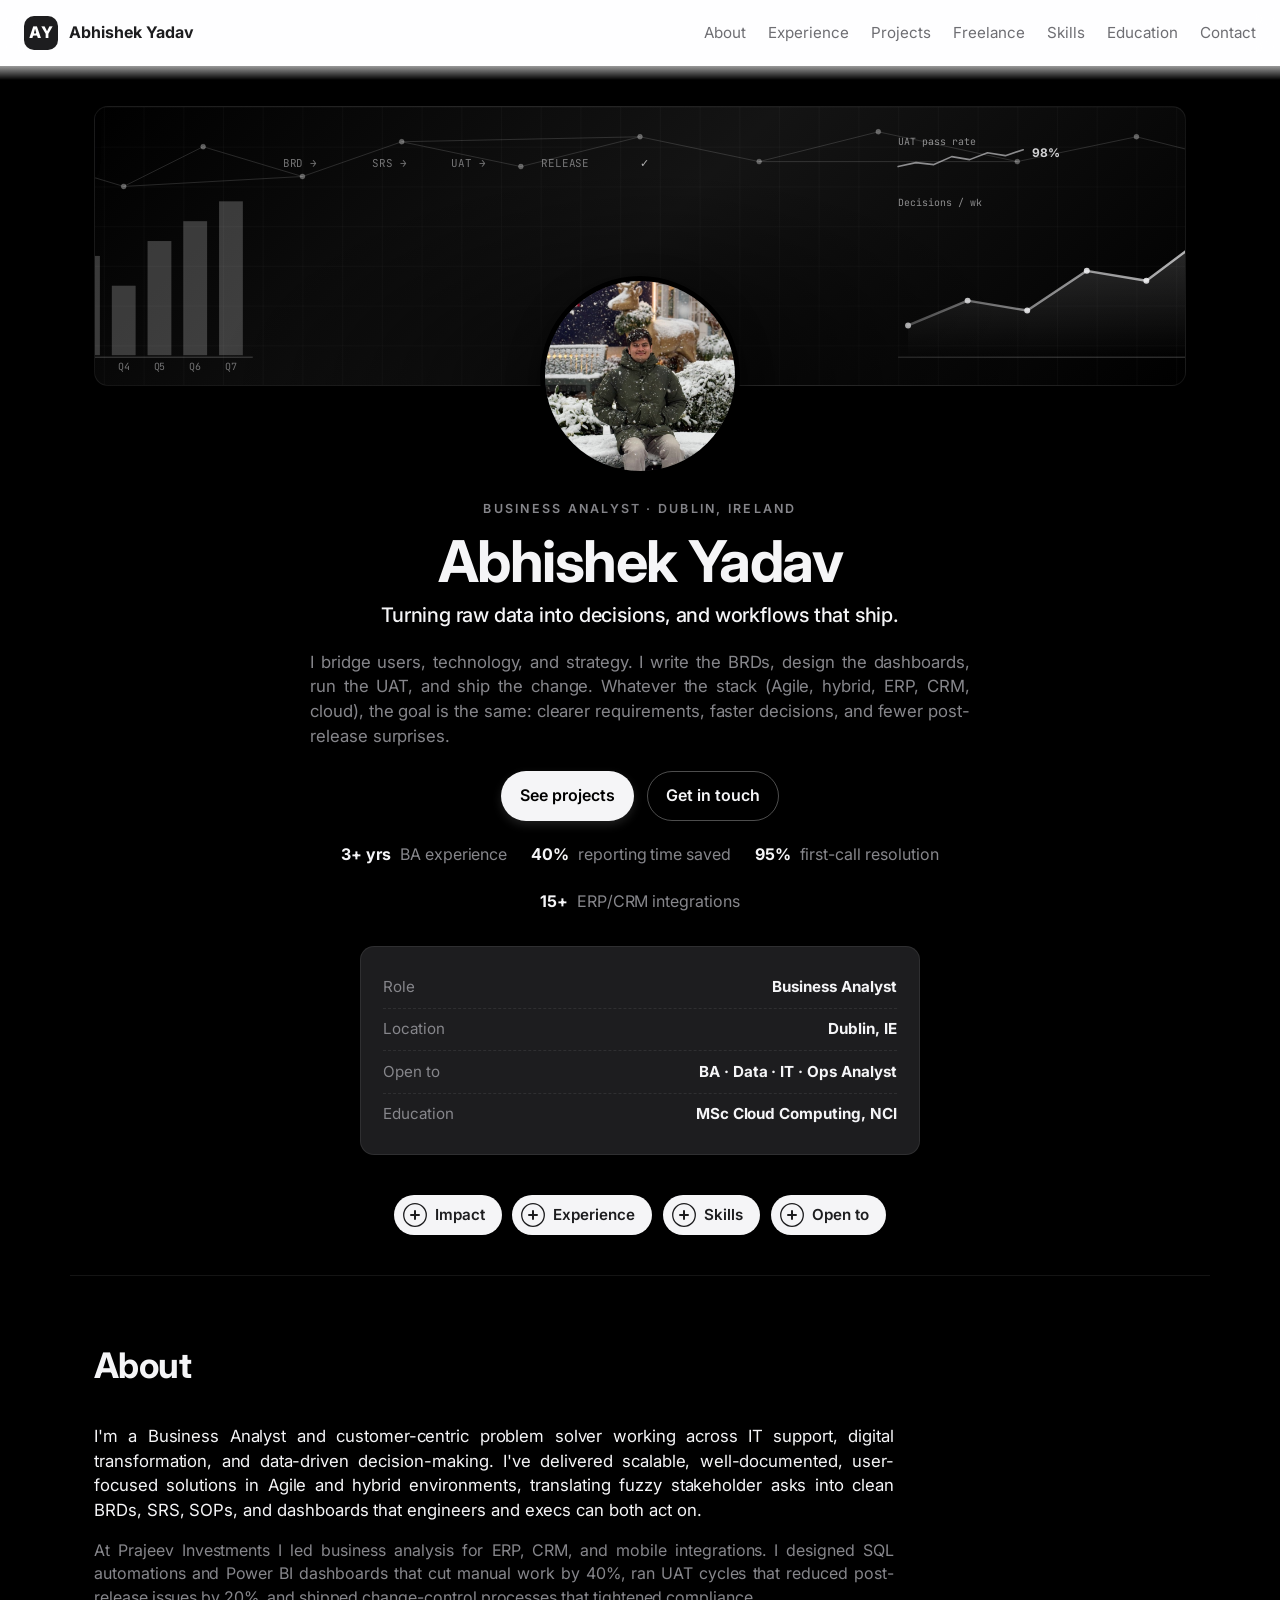
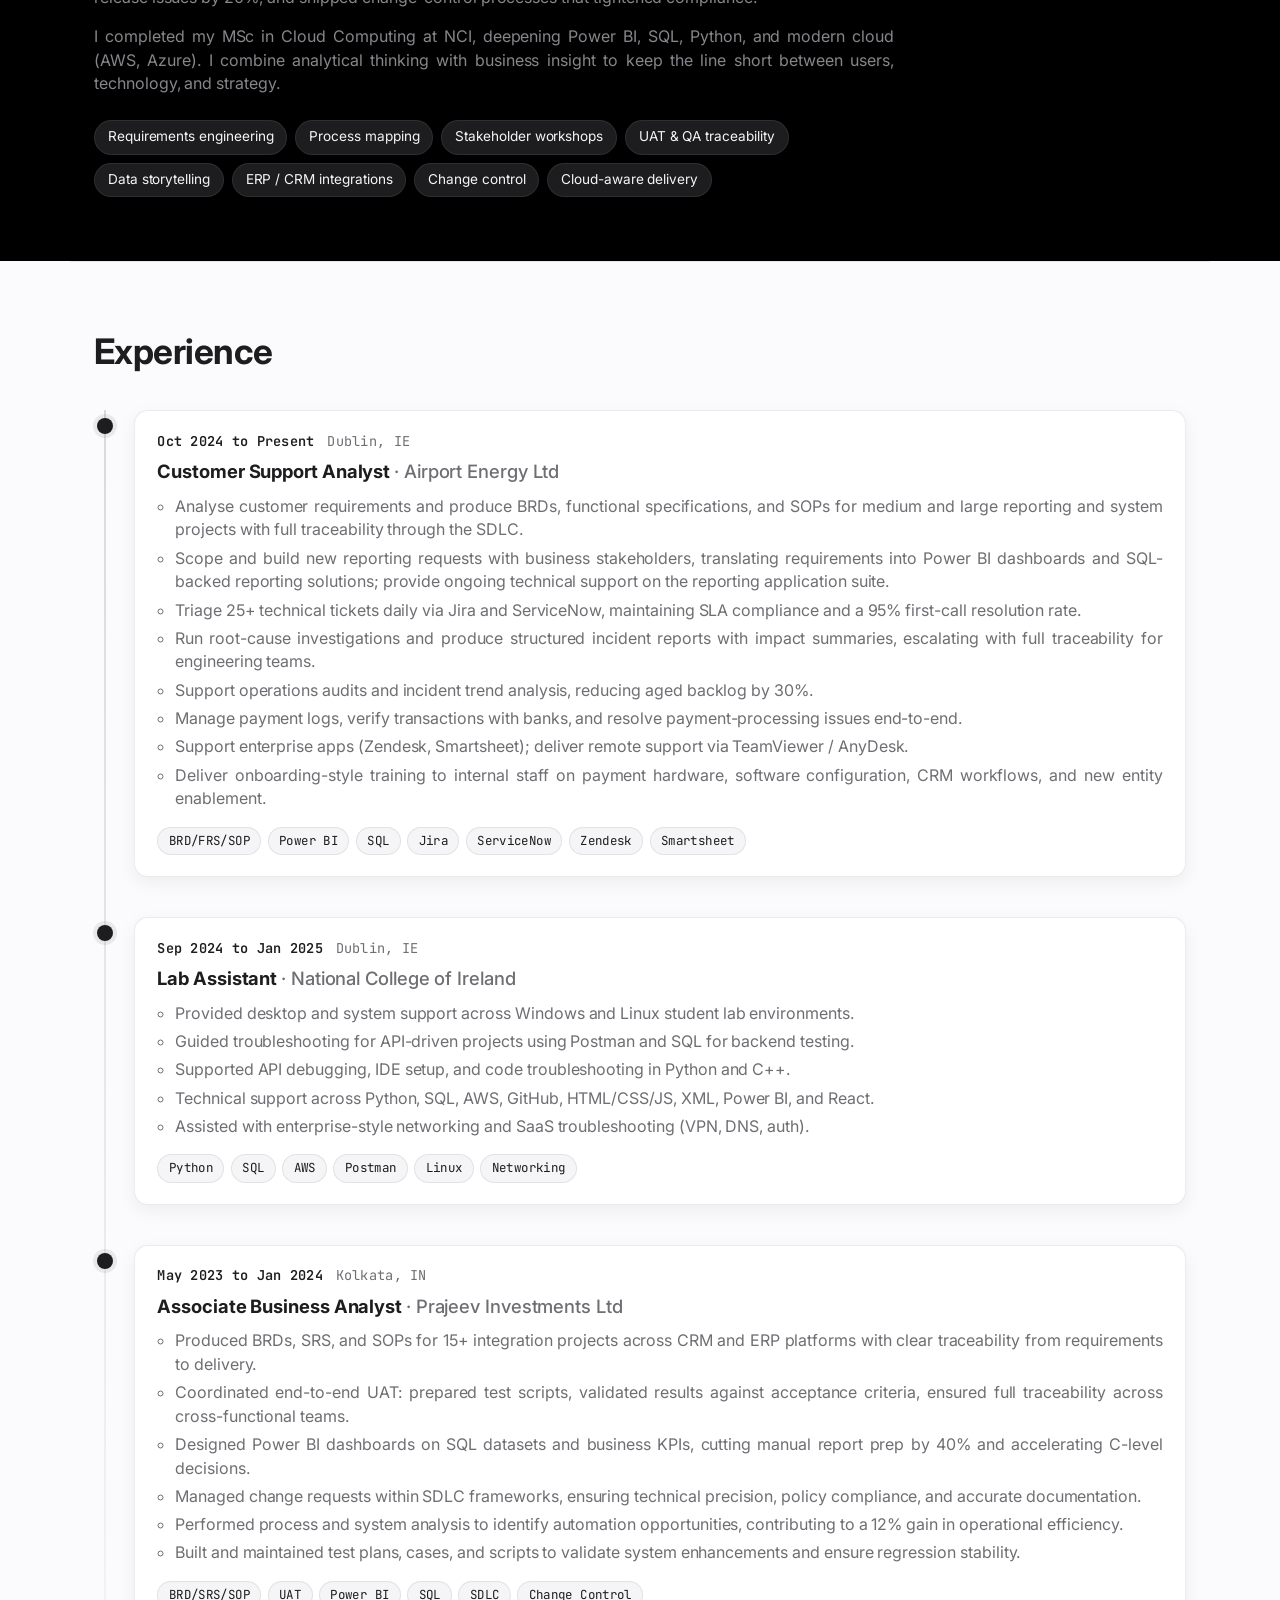
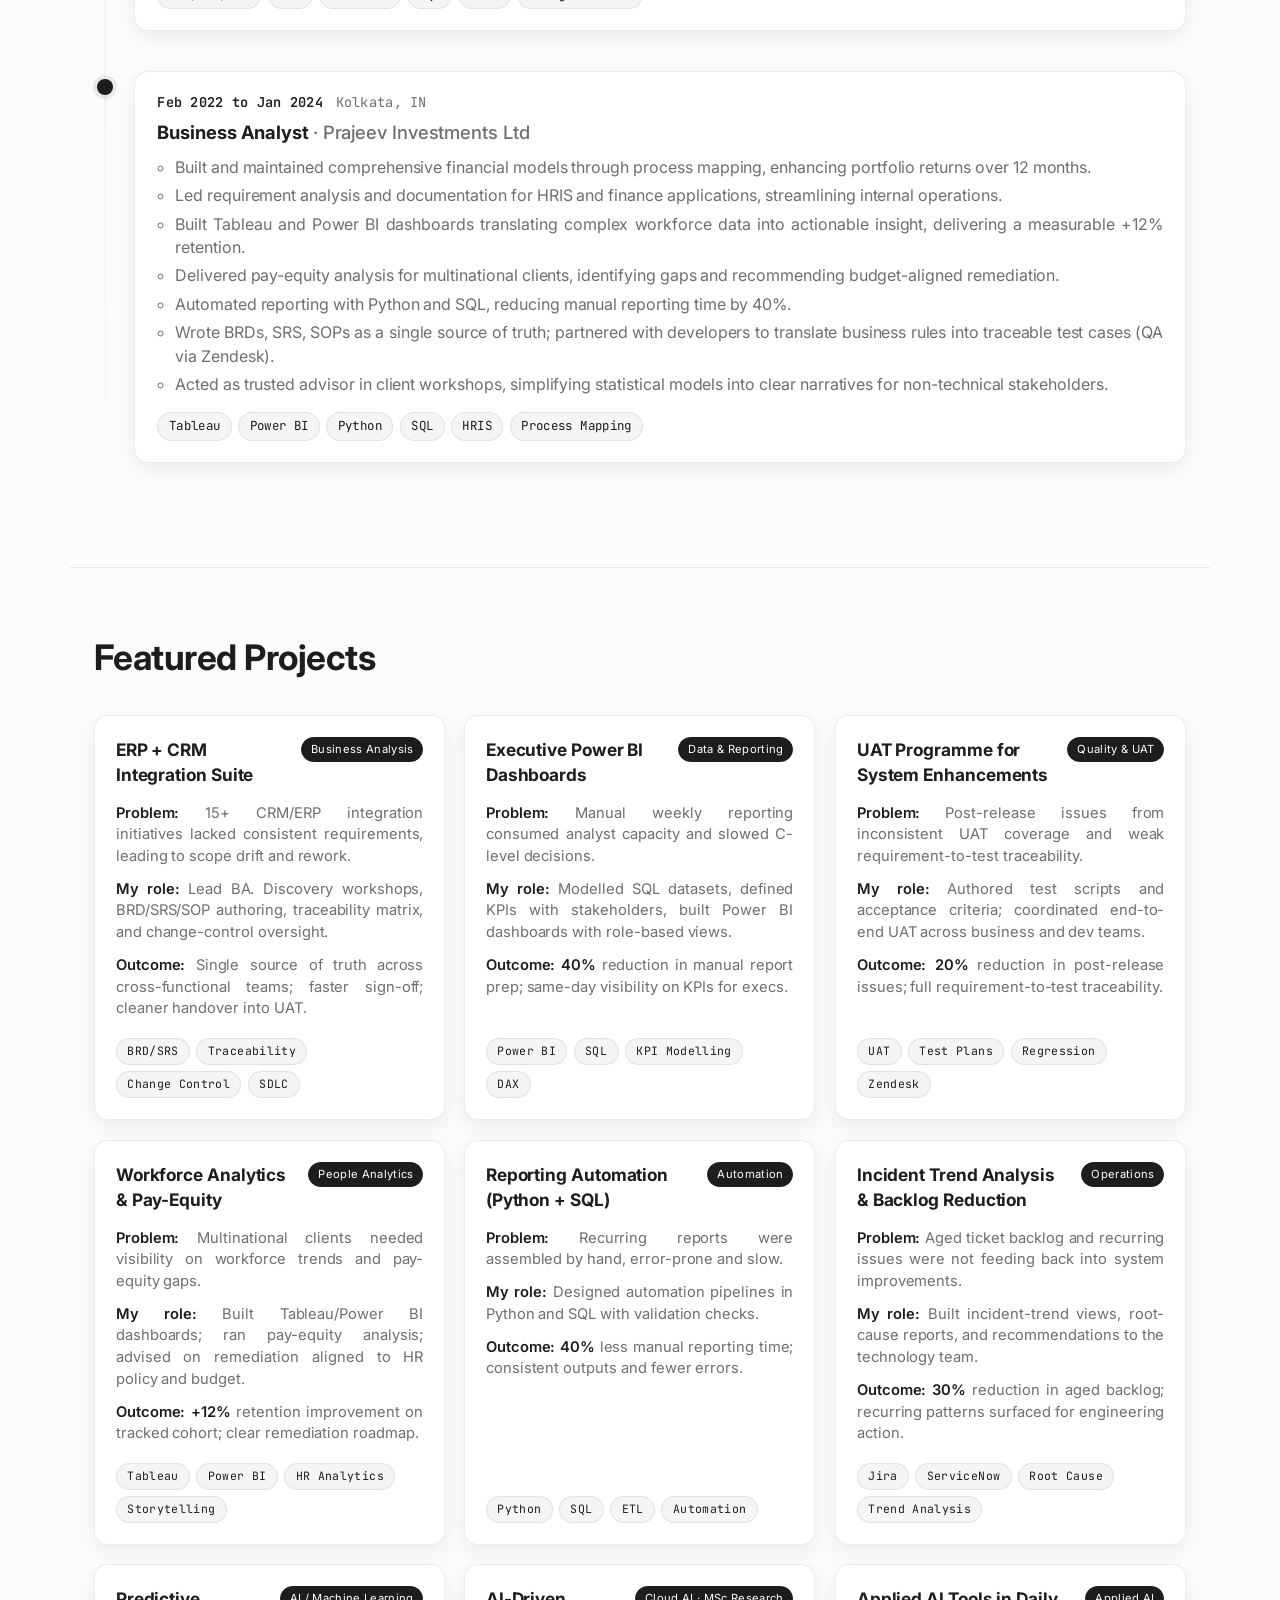
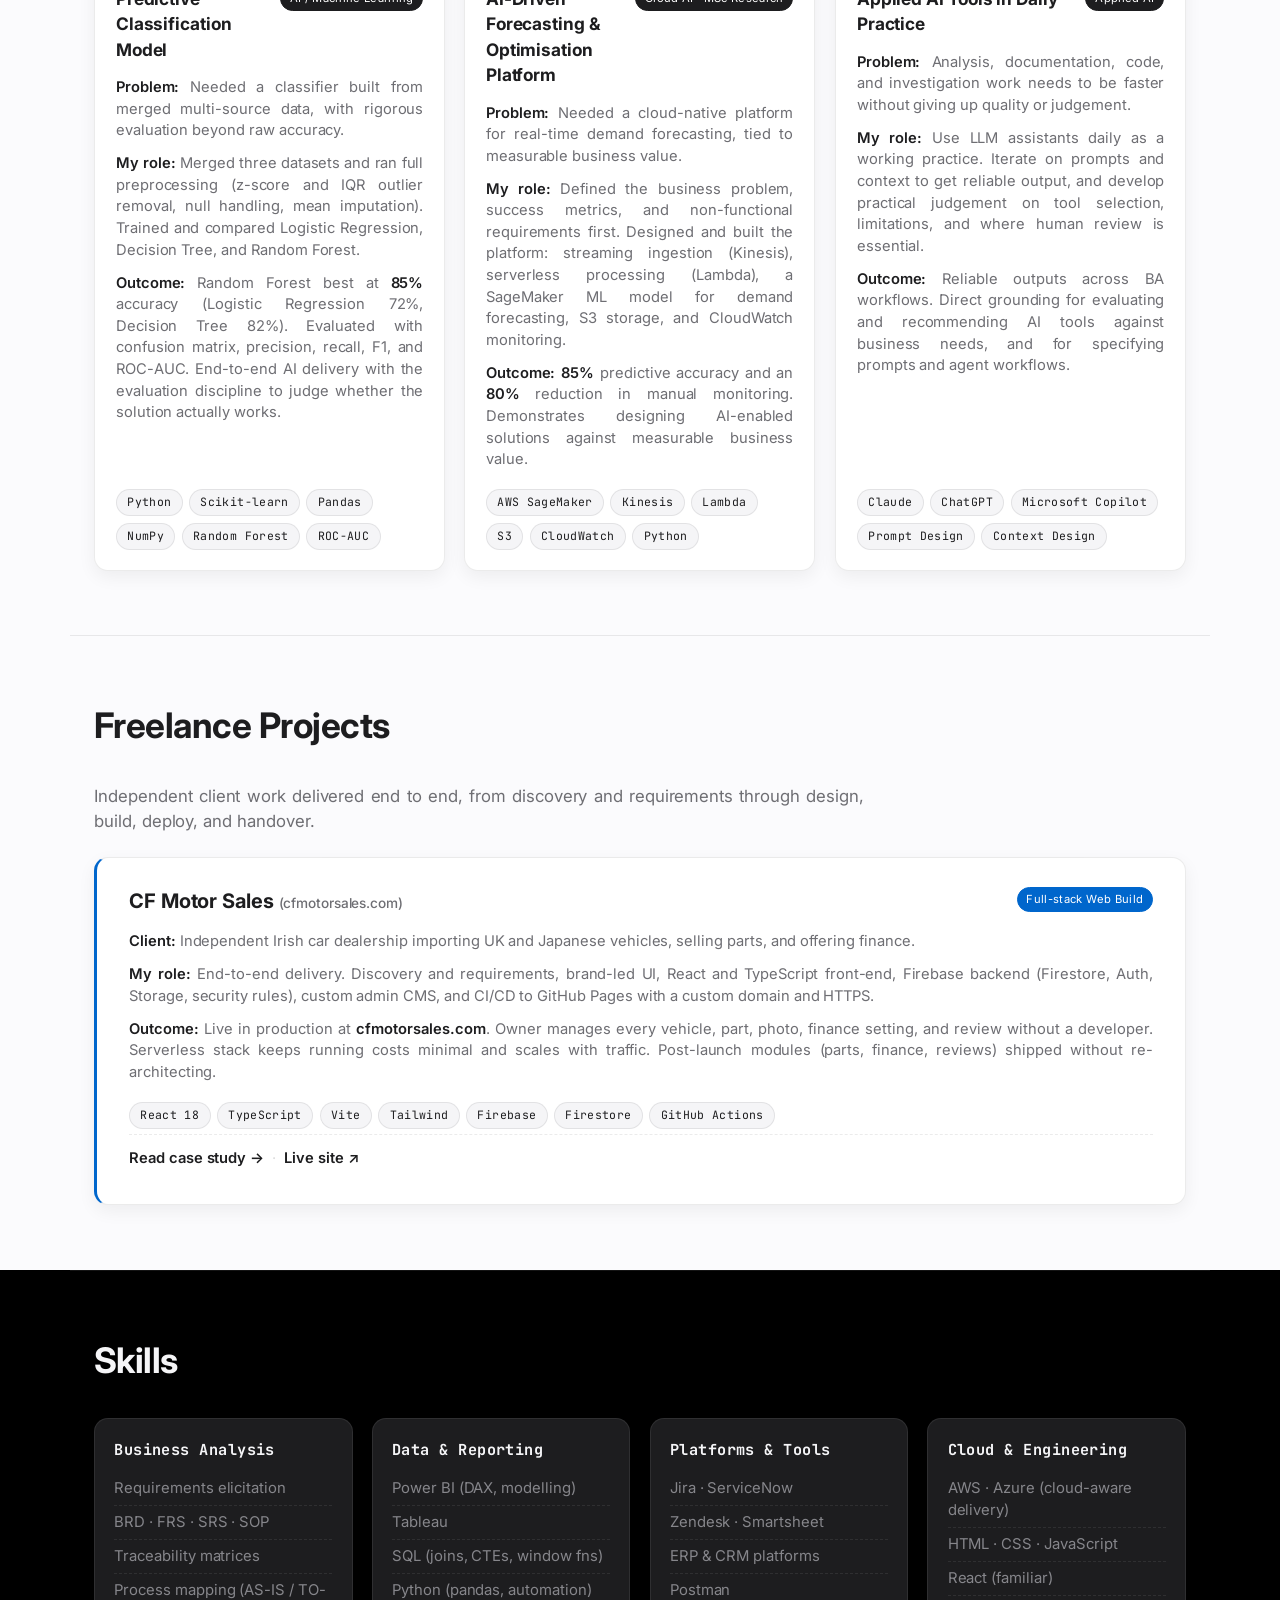
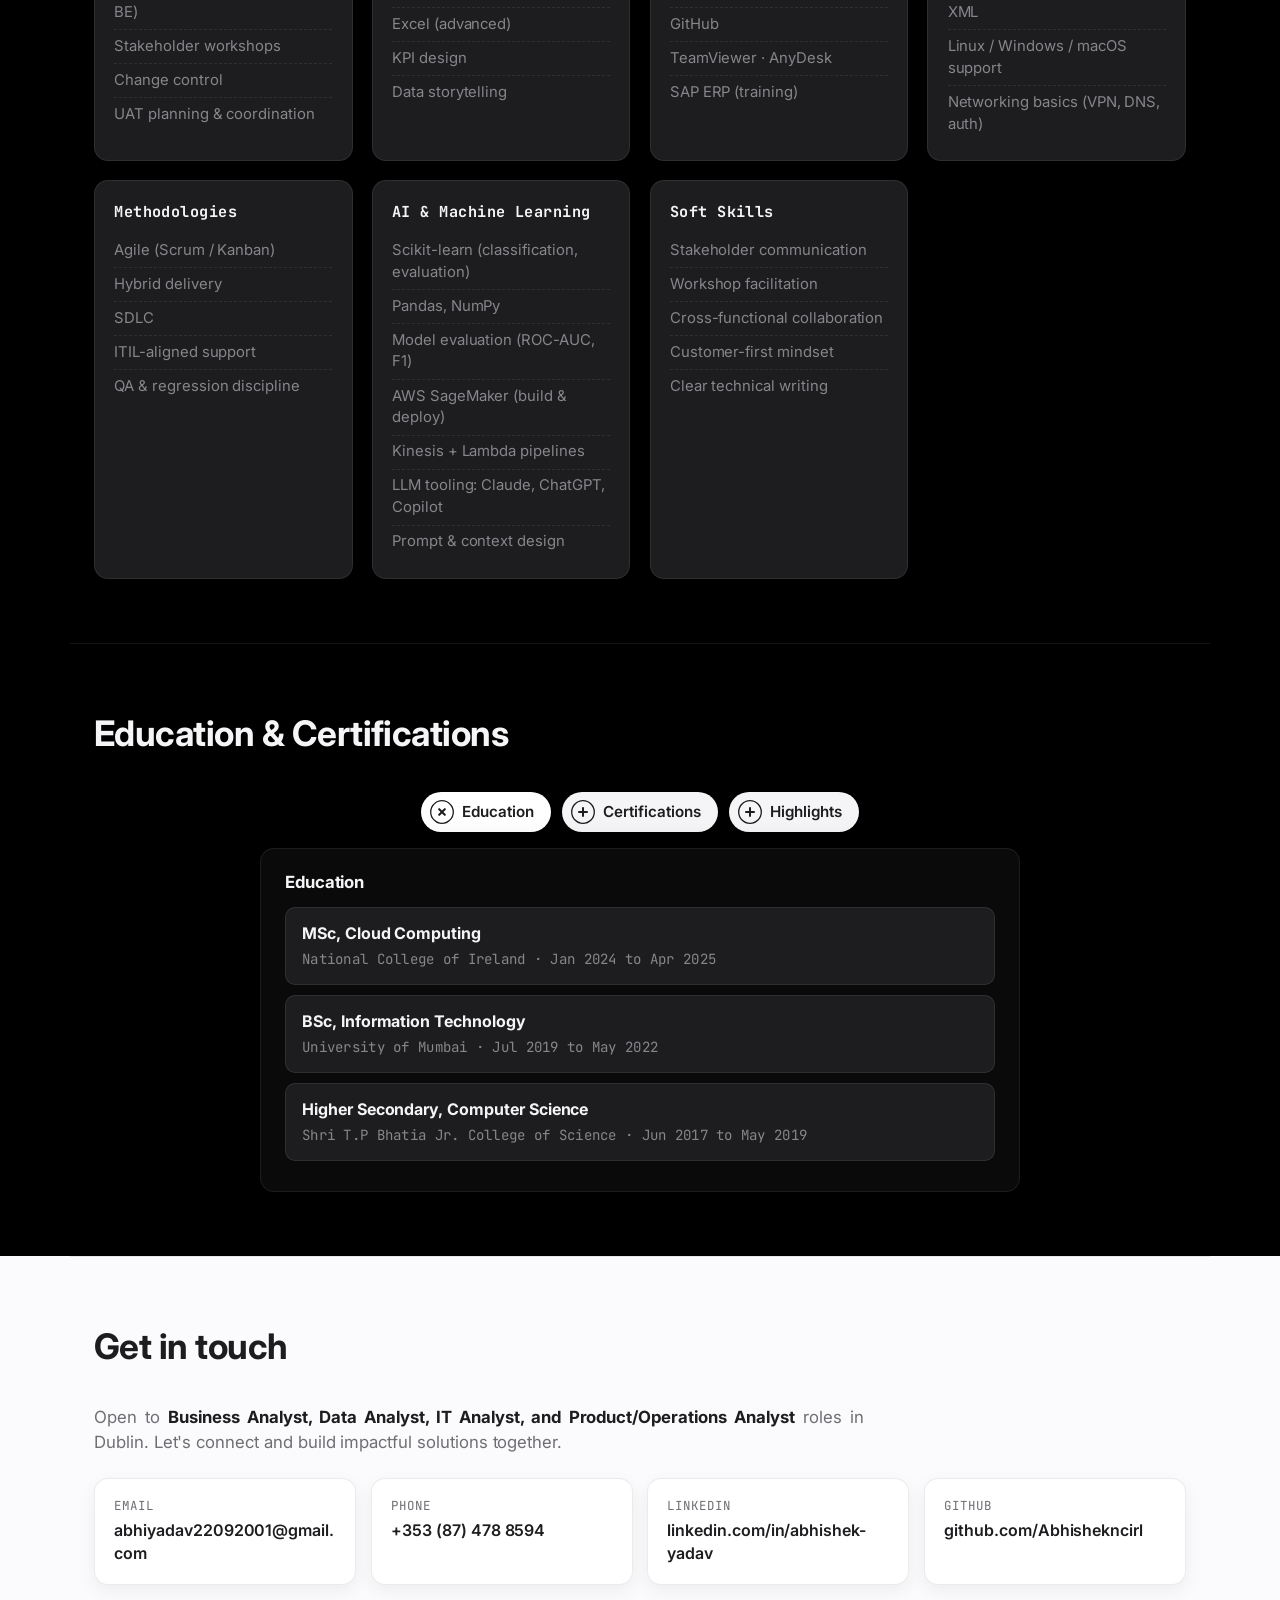
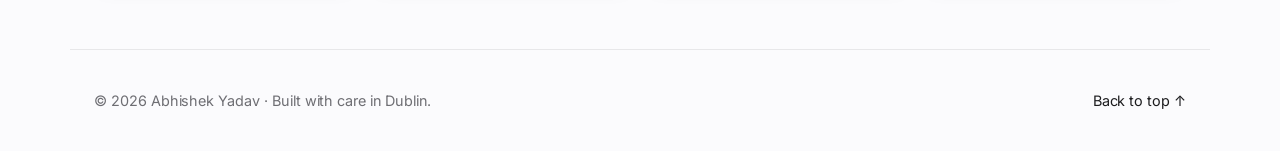
==== commit 3aff0c01: "Split out Freelance Projects as its own section - New #freelance section between Projects and Skills" ====
--- a/index.html
+++ b/index.html
@@ -35,6 +35,7 @@
       <a href="#about">About</a>
       <a href="#experience">Experience</a>
       <a href="#projects">Projects</a>
+      <a href="#freelance">Freelance</a>
       <a href="#skills">Skills</a>
       <a href="#education">Education</a>
       <a href="#contact">Contact</a>
@@ -527,11 +528,55 @@
 
         <article class="project">
           <header>
+            <h3>Predictive Classification Model</h3>
+            <span class="tag">AI / Machine Learning</span>
+          </header>
+          <p class="prob"><b>Problem:</b> Needed a classifier built from merged multi-source data, with rigorous evaluation beyond raw accuracy.</p>
+          <p class="role"><b>My role:</b> Merged three datasets and ran full preprocessing (z-score and IQR outlier removal, null handling, mean imputation). Trained and compared Logistic Regression, Decision Tree, and Random Forest.</p>
+          <p class="out"><b>Outcome:</b> Random Forest best at <b>85%</b> accuracy (Logistic Regression 72%, Decision Tree 82%). Evaluated with confusion matrix, precision, recall, F1, and ROC-AUC. End-to-end AI delivery with the evaluation discipline to judge whether the solution actually works.</p>
+          <div class="chips small"><span>Python</span><span>Scikit-learn</span><span>Pandas</span><span>NumPy</span><span>Random Forest</span><span>ROC-AUC</span></div>
+        </article>
+
+        <article class="project">
+          <header>
+            <h3>AI-Driven Forecasting &amp; Optimisation Platform</h3>
+            <span class="tag">Cloud AI · MSc Research</span>
+          </header>
+          <p class="prob"><b>Problem:</b> Needed a cloud-native platform for real-time demand forecasting, tied to measurable business value.</p>
+          <p class="role"><b>My role:</b> Defined the business problem, success metrics, and non-functional requirements first. Designed and built the platform: streaming ingestion (Kinesis), serverless processing (Lambda), a SageMaker ML model for demand forecasting, S3 storage, and CloudWatch monitoring.</p>
+          <p class="out"><b>Outcome:</b> <b>85%</b> predictive accuracy and an <b>80%</b> reduction in manual monitoring. Demonstrates designing AI-enabled solutions against measurable business value.</p>
+          <div class="chips small"><span>AWS SageMaker</span><span>Kinesis</span><span>Lambda</span><span>S3</span><span>CloudWatch</span><span>Python</span></div>
+        </article>
+
+        <article class="project">
+          <header>
+            <h3>Applied AI Tools in Daily Practice</h3>
+            <span class="tag">Applied AI</span>
+          </header>
+          <p class="prob"><b>Problem:</b> Analysis, documentation, code, and investigation work needs to be faster without giving up quality or judgement.</p>
+          <p class="role"><b>My role:</b> Use LLM assistants daily as a working practice. Iterate on prompts and context to get reliable output, and develop practical judgement on tool selection, limitations, and where human review is essential.</p>
+          <p class="out"><b>Outcome:</b> Reliable outputs across BA workflows. Direct grounding for evaluating and recommending AI tools against business needs, and for specifying prompts and agent workflows.</p>
+          <div class="chips small"><span>Claude</span><span>ChatGPT</span><span>Microsoft Copilot</span><span>Prompt Design</span><span>Context Design</span></div>
+        </article>
+      </div>
+    </section>
+
+    <section id="freelance" class="section freelance">
+      <div class="section-head">
+        <h2>Freelance Projects</h2>
+      </div>
+      <p class="freelance-lede">
+        Independent client work delivered end to end, from discovery and
+        requirements through design, build, deploy, and handover.
+      </p>
+      <div class="projects">
+        <article class="project project-feature">
+          <header>
             <h3>CF Motor Sales <span class="project-sub">(cfmotorsales.com)</span></h3>
             <span class="tag">Full-stack Web Build</span>
           </header>
-          <p class="prob"><b>Problem:</b> An independent Irish dealership importing UK and Japanese vehicles needed more than a brochure site. Vehicles, parts, finance, and reviews all had to be self-managed by the owner on a tight hosting budget.</p>
-          <p class="role"><b>My role:</b> End-to-end delivery. Discovery and requirements, brand-led UI, React and TypeScript front-end, Firebase backend (Firestore, Auth, Storage, security rules), custom admin CMS, CI/CD to GitHub Pages with custom domain and HTTPS.</p>
+          <p class="prob"><b>Client:</b> Independent Irish car dealership importing UK and Japanese vehicles, selling parts, and offering finance.</p>
+          <p class="role"><b>My role:</b> End-to-end delivery. Discovery and requirements, brand-led UI, React and TypeScript front-end, Firebase backend (Firestore, Auth, Storage, security rules), custom admin CMS, and CI/CD to GitHub Pages with a custom domain and HTTPS.</p>
           <p class="out"><b>Outcome:</b> Live in production at <b>cfmotorsales.com</b>. Owner manages every vehicle, part, photo, finance setting, and review without a developer. Serverless stack keeps running costs minimal and scales with traffic. Post-launch modules (parts, finance, reviews) shipped without re-architecting.</p>
           <div class="chips small"><span>React 18</span><span>TypeScript</span><span>Vite</span><span>Tailwind</span><span>Firebase</span><span>Firestore</span><span>GitHub Actions</span></div>
           <p class="project-cta">
@@ -539,39 +584,6 @@
             <span class="dot">·</span>
             <a href="https://www.cfmotorsales.com" target="_blank" rel="noopener">Live site ↗</a>
           </p>
-        </article>
-
-        <article class="project">
-          <header>
-            <h3>Predictive Classification Model</h3>
-            <span class="tag">AI / Machine Learning</span>
-          </header>
-          <p class="prob"><b>Problem:</b> Needed a classifier built from merged multi-source data, with rigorous evaluation beyond raw accuracy.</p>
-          <p class="role"><b>My role:</b> Merged three datasets and ran full preprocessing (z-score and IQR outlier removal, null handling, mean imputation). Trained and compared Logistic Regression, Decision Tree, and Random Forest.</p>
-          <p class="out"><b>Outcome:</b> Random Forest best at <b>85%</b> accuracy (Logistic Regression 72%, Decision Tree 82%). Evaluated with confusion matrix, precision, recall, F1, and ROC-AUC. End-to-end AI delivery with the evaluation discipline to judge whether the solution actually works.</p>
-          <div class="chips small"><span>Python</span><span>Scikit-learn</span><span>Pandas</span><span>NumPy</span><span>Random Forest</span><span>ROC-AUC</span></div>
-        </article>
-
-        <article class="project">
-          <header>
-            <h3>AI-Driven Forecasting &amp; Optimisation Platform</h3>
-            <span class="tag">Cloud AI · MSc Research</span>
-          </header>
-          <p class="prob"><b>Problem:</b> Needed a cloud-native platform for real-time demand forecasting, tied to measurable business value.</p>
-          <p class="role"><b>My role:</b> Defined the business problem, success metrics, and non-functional requirements first. Designed and built the platform: streaming ingestion (Kinesis), serverless processing (Lambda), a SageMaker ML model for demand forecasting, S3 storage, and CloudWatch monitoring.</p>
-          <p class="out"><b>Outcome:</b> <b>85%</b> predictive accuracy and an <b>80%</b> reduction in manual monitoring. Demonstrates designing AI-enabled solutions against measurable business value.</p>
-          <div class="chips small"><span>AWS SageMaker</span><span>Kinesis</span><span>Lambda</span><span>S3</span><span>CloudWatch</span><span>Python</span></div>
-        </article>
-
-        <article class="project">
-          <header>
-            <h3>Applied AI Tools in Daily Practice</h3>
-            <span class="tag">Applied AI</span>
-          </header>
-          <p class="prob"><b>Problem:</b> Analysis, documentation, code, and investigation work needs to be faster without giving up quality or judgement.</p>
-          <p class="role"><b>My role:</b> Use LLM assistants daily as a working practice. Iterate on prompts and context to get reliable output, and develop practical judgement on tool selection, limitations, and where human review is essential.</p>
-          <p class="out"><b>Outcome:</b> Reliable outputs across BA workflows. Direct grounding for evaluating and recommending AI tools against business needs, and for specifying prompts and agent workflows.</p>
-          <div class="chips small"><span>Claude</span><span>ChatGPT</span><span>Microsoft Copilot</span><span>Prompt Design</span><span>Context Design</span></div>
         </article>
       </div>
     </section>
--- a/styles.css
+++ b/styles.css
@@ -674,6 +674,27 @@
 .project p b { color: var(--text); font-weight: 600; }
 .project .chips { margin-top: auto; padding-top: 0.8rem; }
 
+/* FREELANCE SECTION */
+.freelance-lede {
+  color: var(--muted);
+  max-width: 70ch;
+  margin: 0 0 1.5rem;
+  font-size: 1.05rem;
+  text-align: justify;
+  text-justify: inter-word;
+  hyphens: auto;
+}
+.project-feature {
+  grid-column: 1 / -1;
+  padding: 1.8rem 2rem;
+  border-left: 3px solid var(--accent);
+}
+.project-feature h3 { font-size: 1.25rem; }
+.project-feature .tag {
+  background: var(--accent);
+  border-color: var(--accent);
+}
+
 /* SKILLS */
 .skills {
   display: grid;
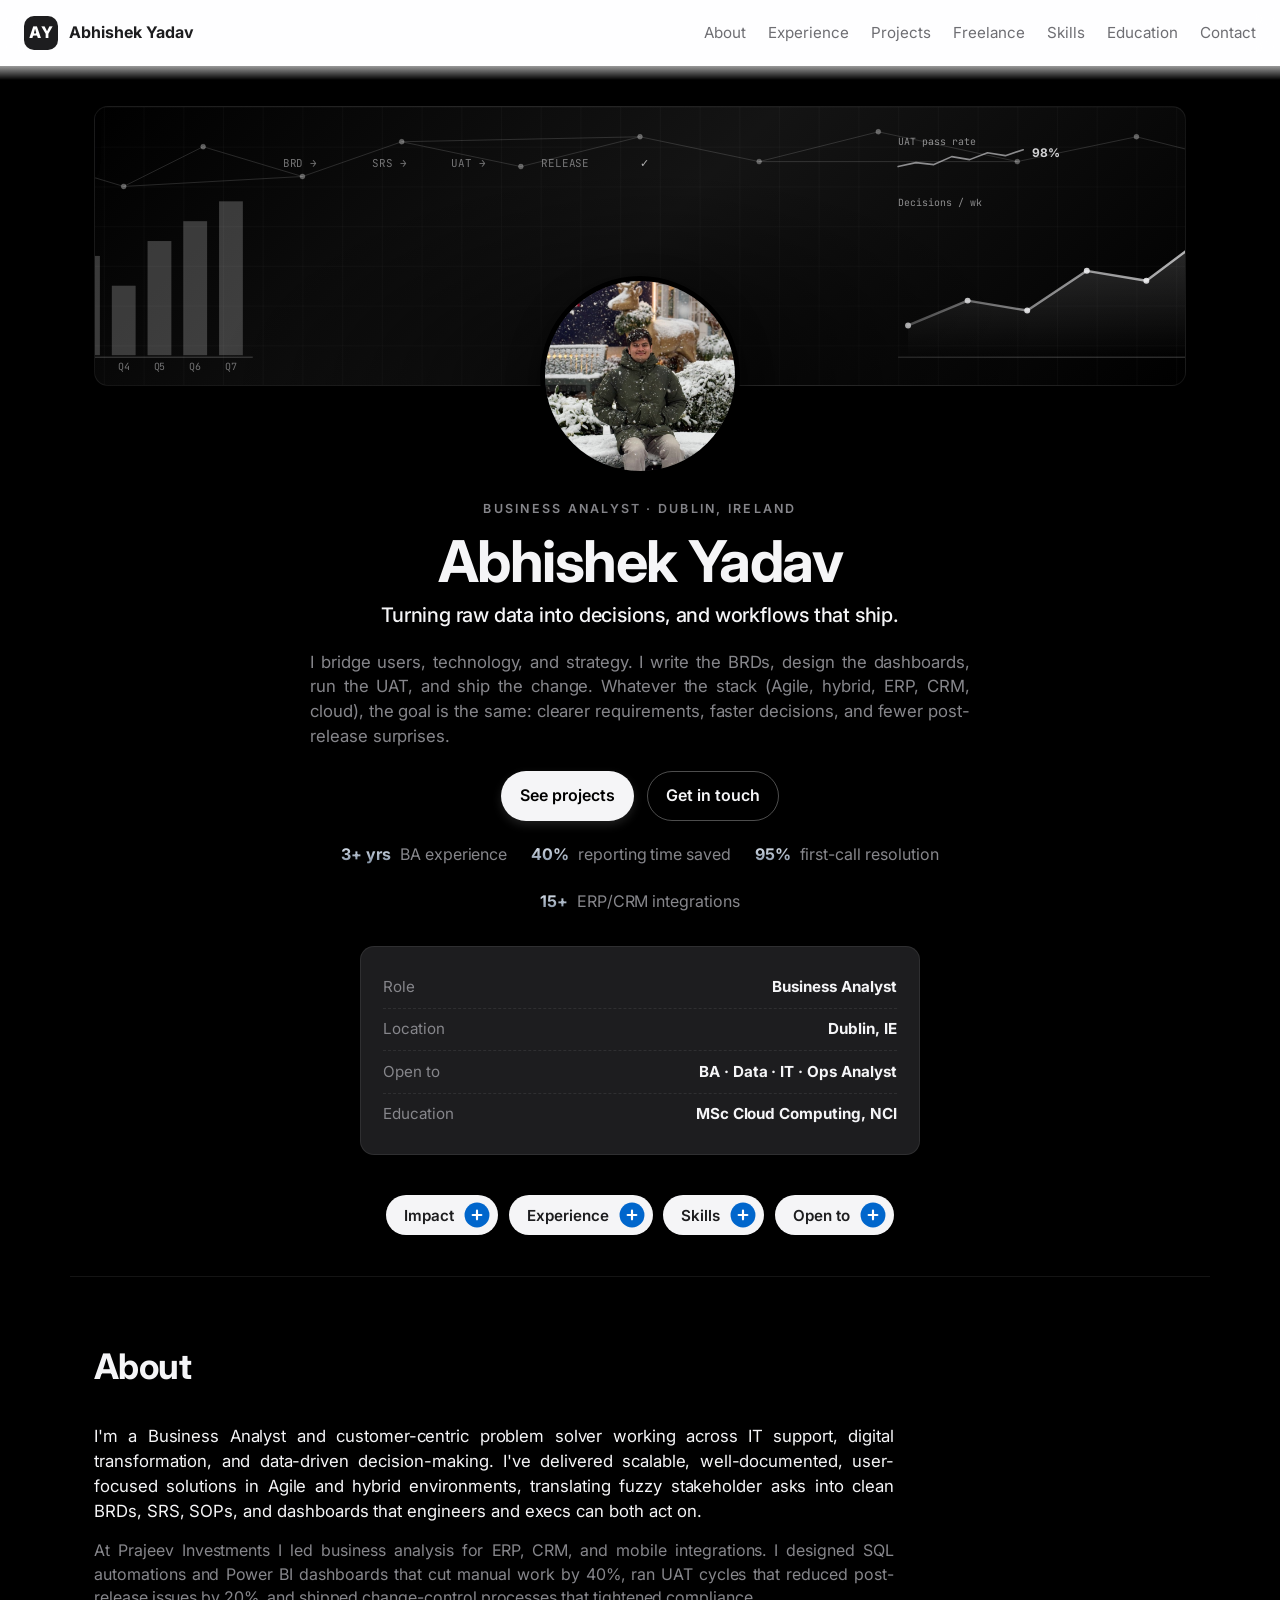
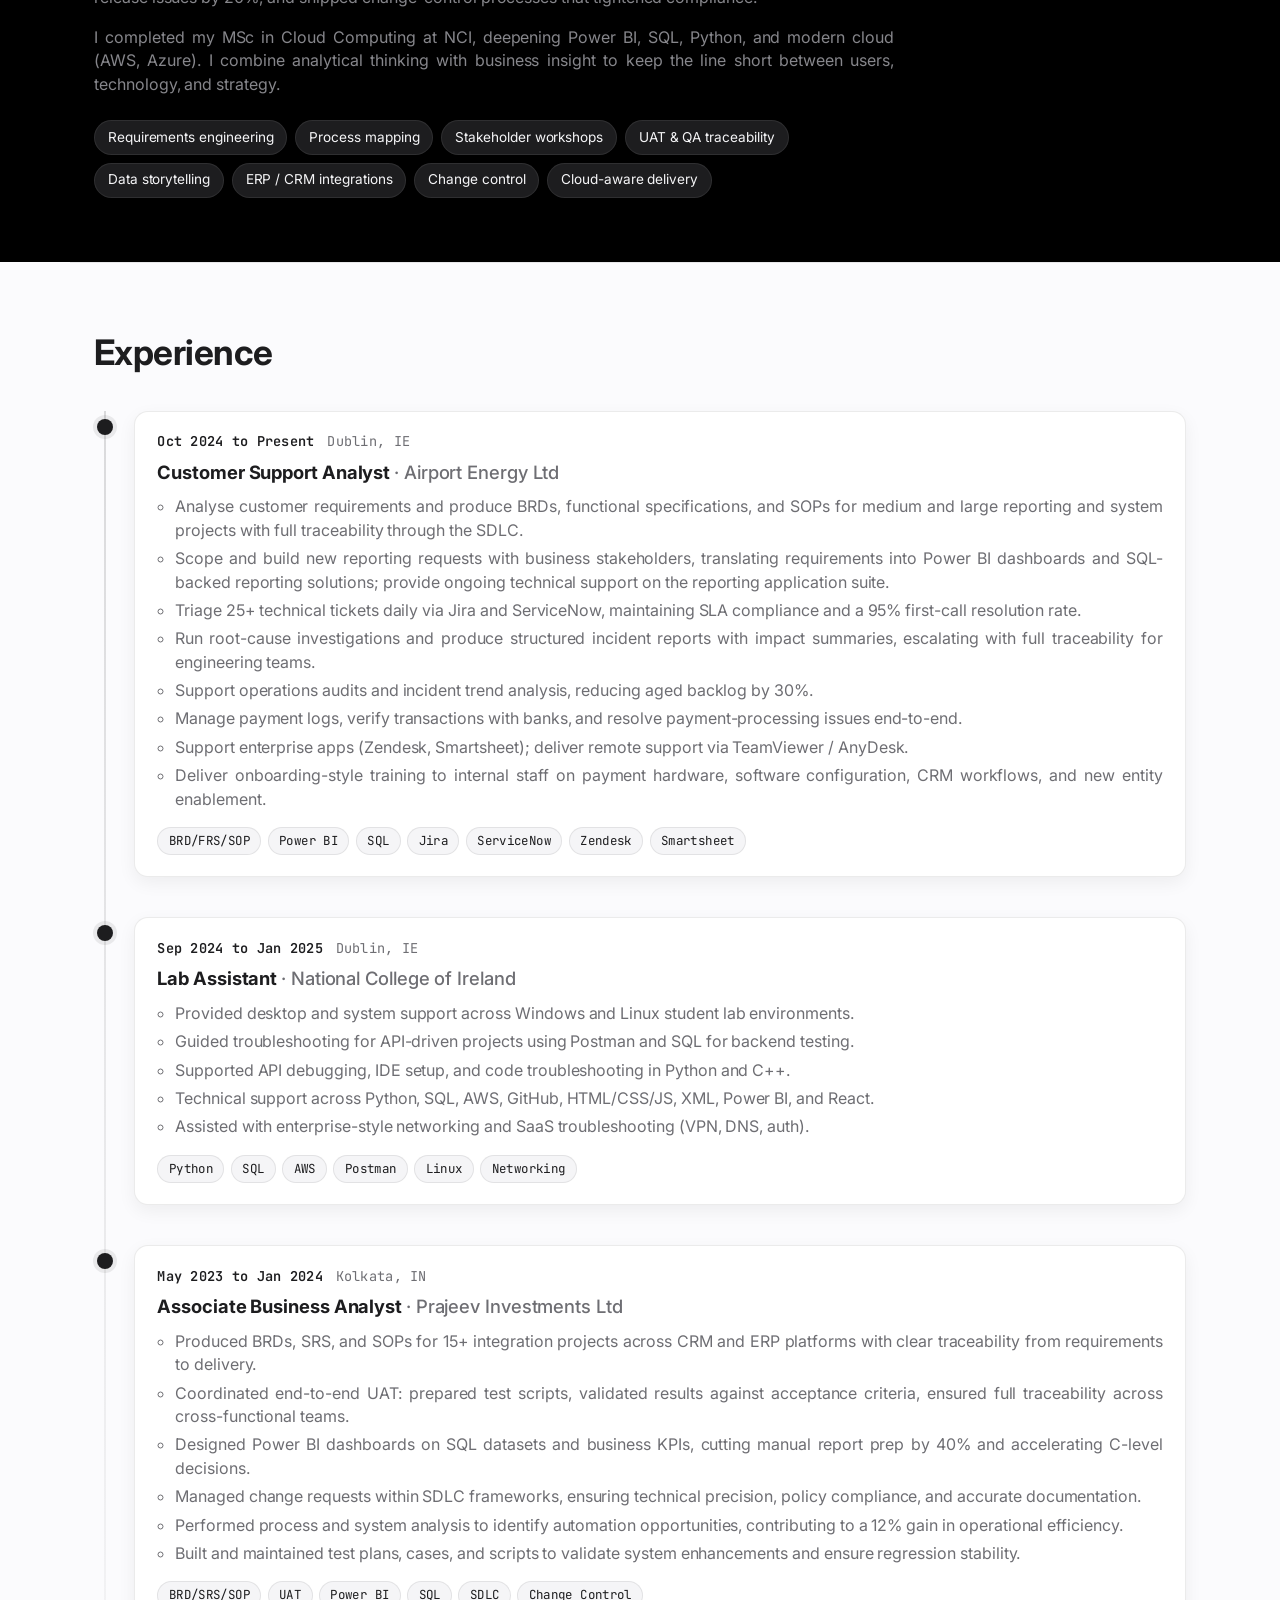
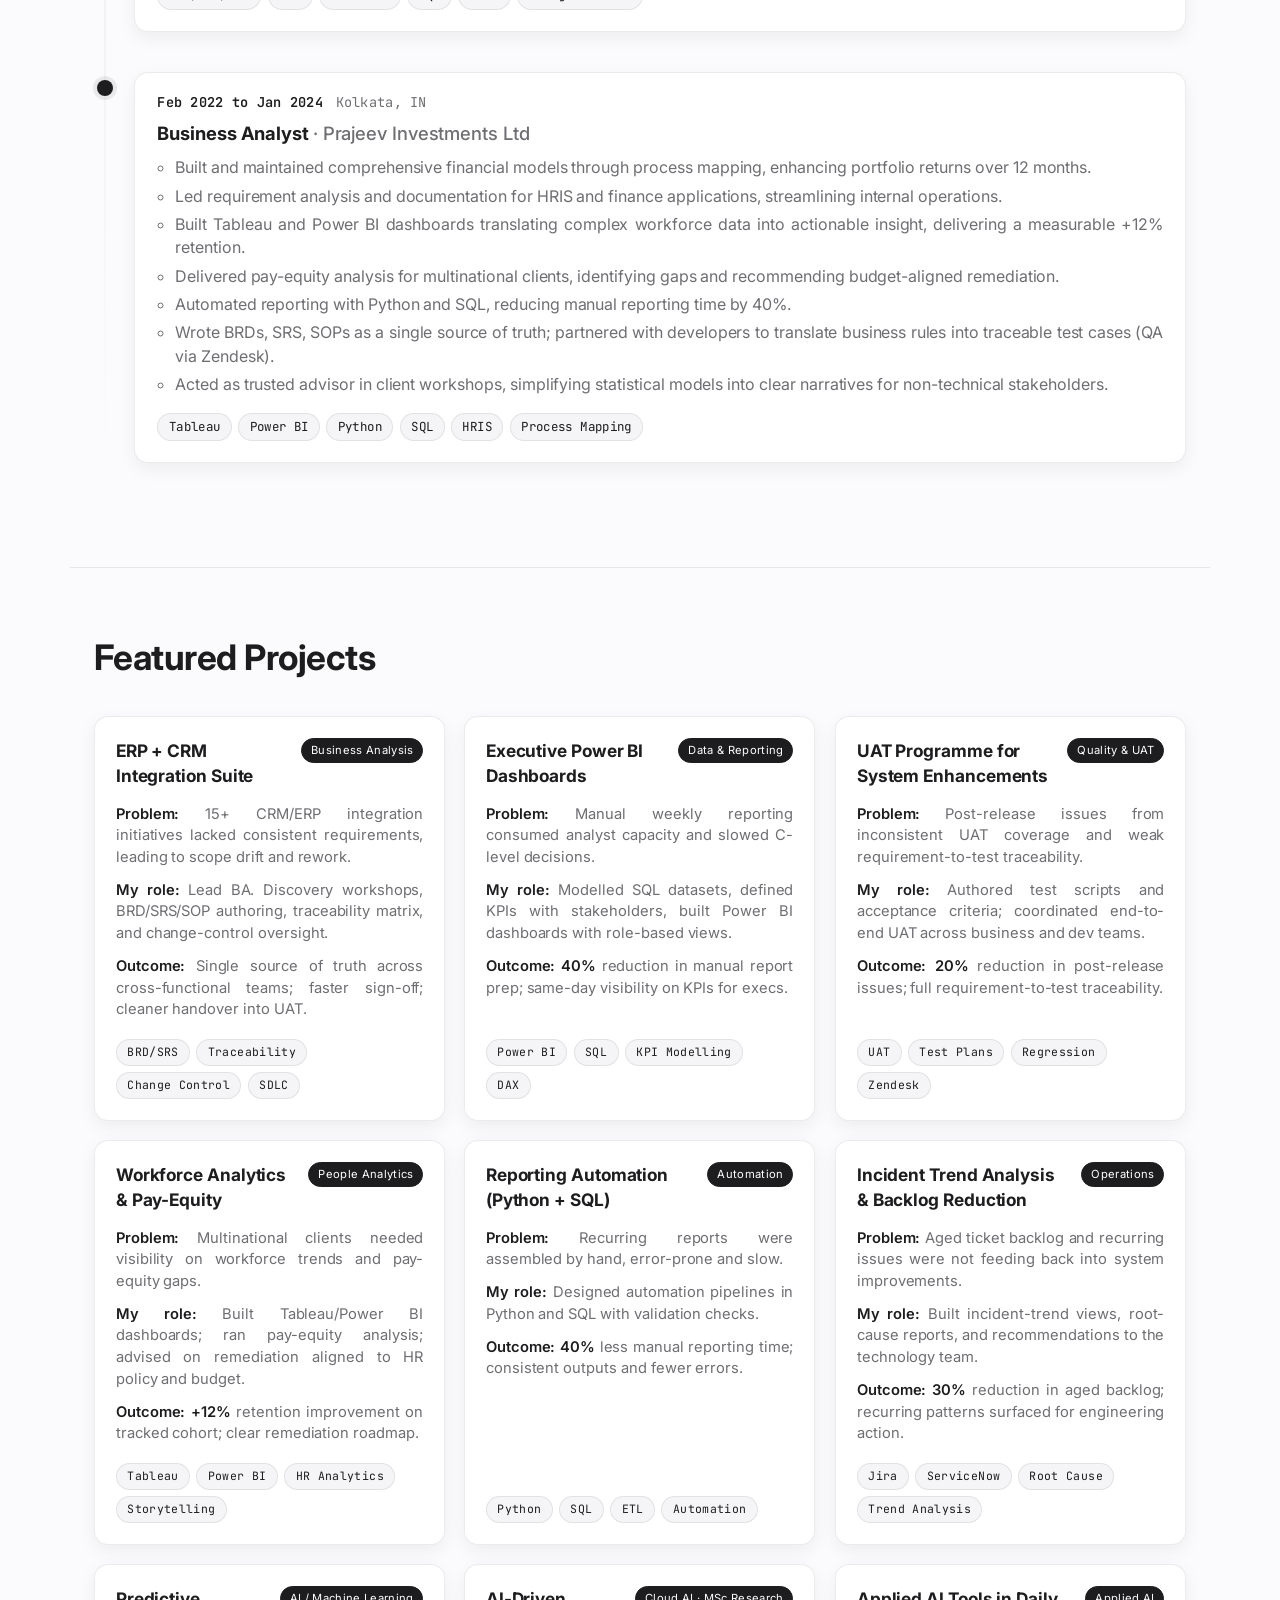
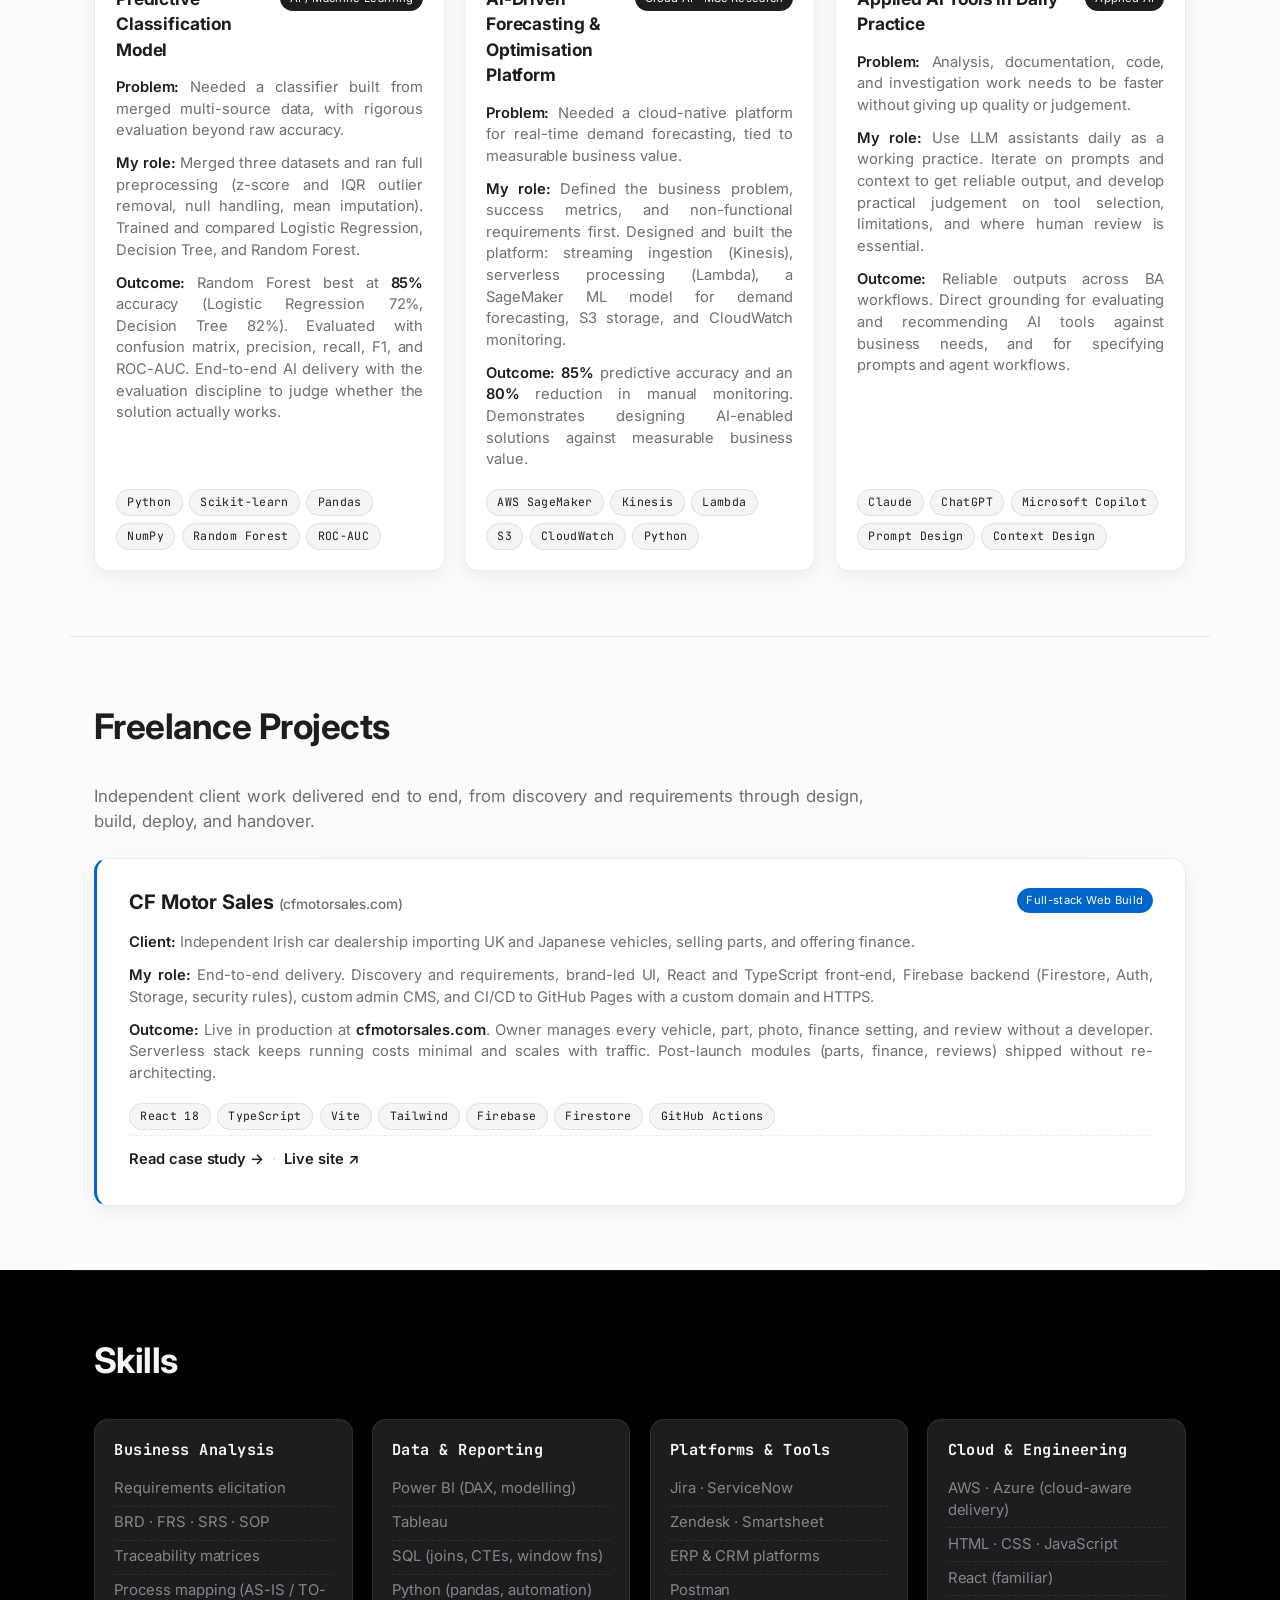
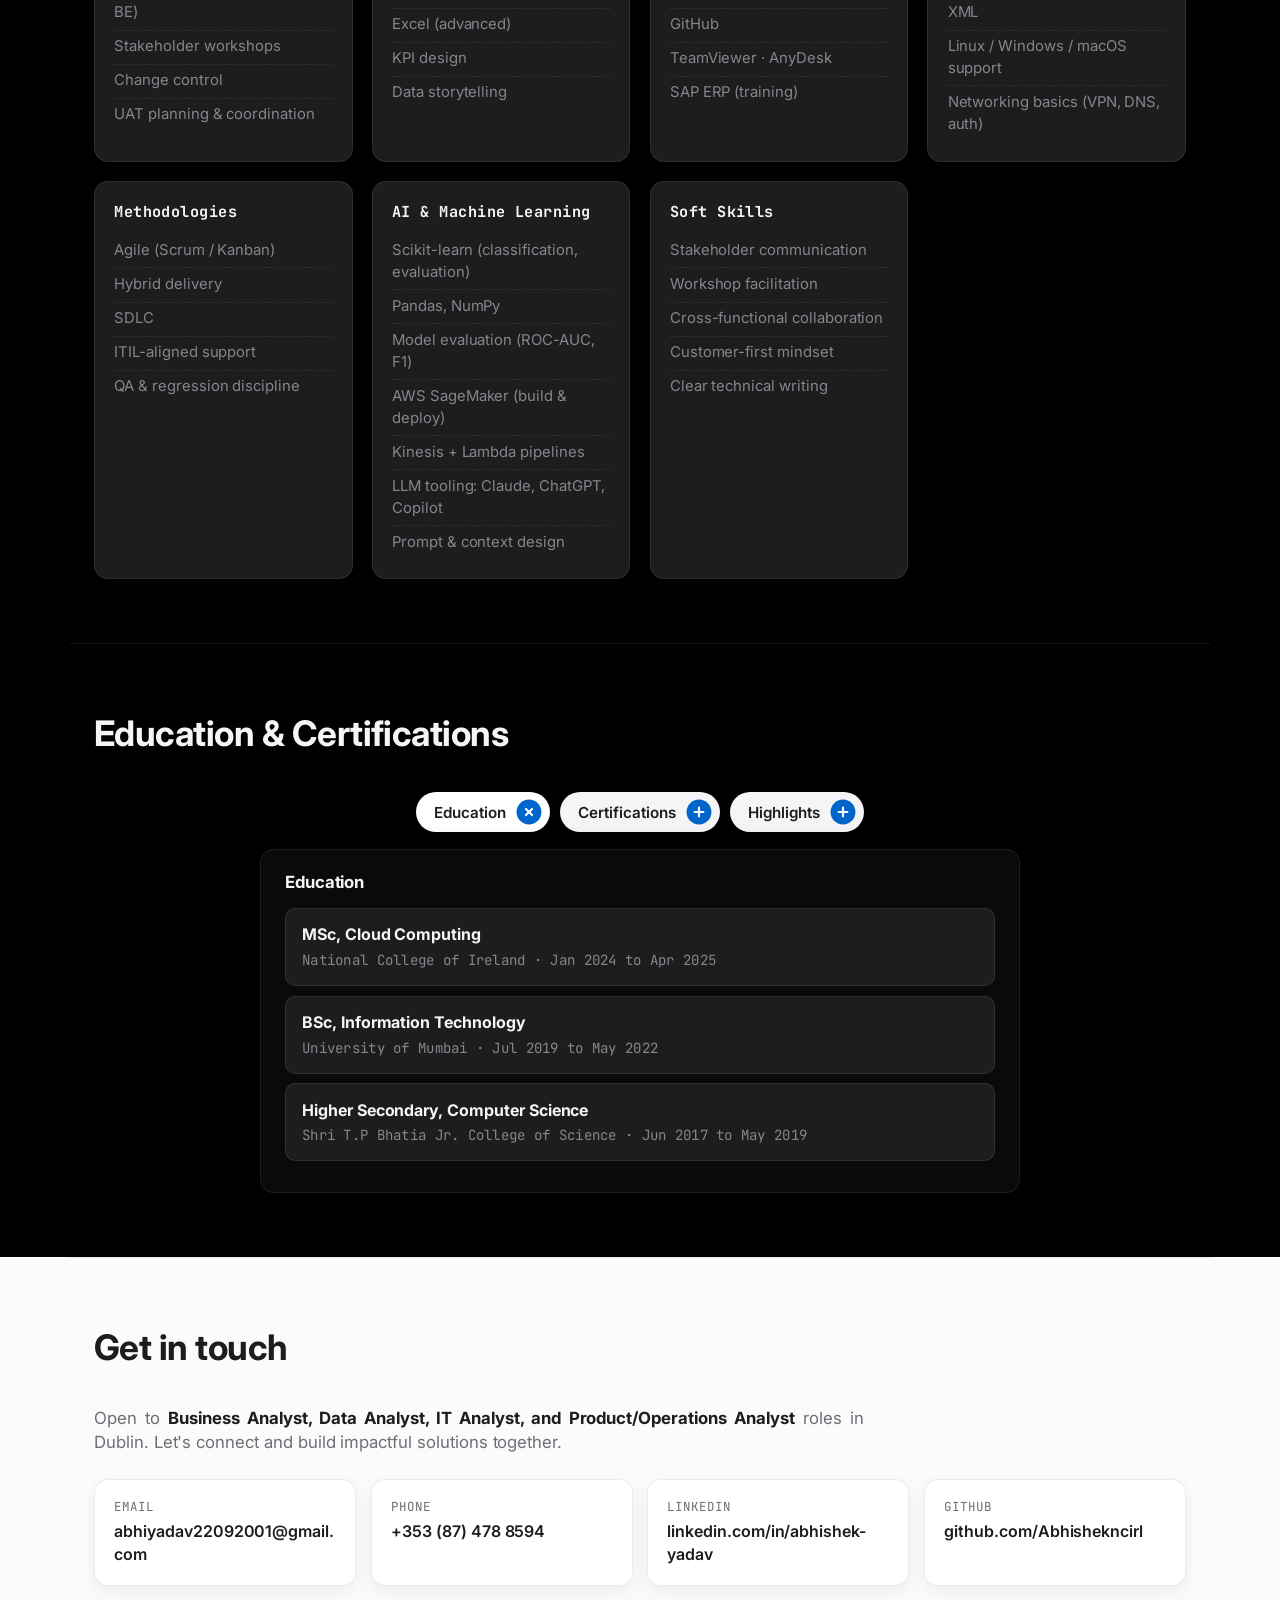
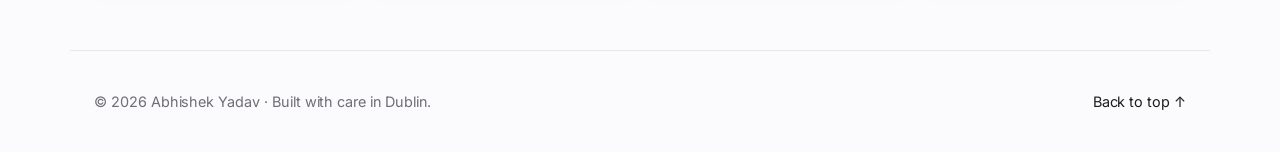
==== commit 6faa841f: "Metric gradient numbers + Apple chip-family pill style Numbers - Impact + Highlights stat tiles (.qg" ====
--- a/index.html
+++ b/index.html
@@ -227,46 +227,46 @@
       <ul class="qg-pills" role="list">
         <li class="qg-item">
           <button class="qg-btn" type="button" aria-expanded="false" aria-controls="qg-impact" data-panel="impact">
-            <svg class="qg-plus" width="24" height="24" viewBox="0 0 24 24" aria-hidden="true">
-              <circle cx="12" cy="12" r="11.3" fill="none" stroke="currentColor" stroke-width="1.3"></circle>
-              <g transform="translate(7 7)" fill="currentColor">
+            <span>Impact</span>
+            <svg class="qg-plus" width="26" height="26" viewBox="0 0 24 24" aria-hidden="true">
+              <circle class="qg-plus-ring" cx="12" cy="12" r="11.5" fill="currentColor"></circle>
+              <g transform="translate(7 7)" class="qg-plus-mark">
                 <path d="M9 4H6V1a1 1 0 0 0-2 0v3H1a1 1 0 0 0 0 2h3v3a1 1 0 0 0 2 0V6h3a1 1 0 0 0 0-2z"/>
               </g>
             </svg>
-            <span>Impact</span>
           </button>
         </li>
         <li class="qg-item">
           <button class="qg-btn" type="button" aria-expanded="false" aria-controls="qg-experience" data-panel="experience">
-            <svg class="qg-plus" width="24" height="24" viewBox="0 0 24 24" aria-hidden="true">
-              <circle cx="12" cy="12" r="11.3" fill="none" stroke="currentColor" stroke-width="1.3"></circle>
-              <g transform="translate(7 7)" fill="currentColor">
+            <span>Experience</span>
+            <svg class="qg-plus" width="26" height="26" viewBox="0 0 24 24" aria-hidden="true">
+              <circle class="qg-plus-ring" cx="12" cy="12" r="11.5" fill="currentColor"></circle>
+              <g transform="translate(7 7)" class="qg-plus-mark">
                 <path d="M9 4H6V1a1 1 0 0 0-2 0v3H1a1 1 0 0 0 0 2h3v3a1 1 0 0 0 2 0V6h3a1 1 0 0 0 0-2z"/>
               </g>
             </svg>
-            <span>Experience</span>
           </button>
         </li>
         <li class="qg-item">
           <button class="qg-btn" type="button" aria-expanded="false" aria-controls="qg-skills" data-panel="skills">
-            <svg class="qg-plus" width="24" height="24" viewBox="0 0 24 24" aria-hidden="true">
-              <circle cx="12" cy="12" r="11.3" fill="none" stroke="currentColor" stroke-width="1.3"></circle>
-              <g transform="translate(7 7)" fill="currentColor">
+            <span>Skills</span>
+            <svg class="qg-plus" width="26" height="26" viewBox="0 0 24 24" aria-hidden="true">
+              <circle class="qg-plus-ring" cx="12" cy="12" r="11.5" fill="currentColor"></circle>
+              <g transform="translate(7 7)" class="qg-plus-mark">
                 <path d="M9 4H6V1a1 1 0 0 0-2 0v3H1a1 1 0 0 0 0 2h3v3a1 1 0 0 0 2 0V6h3a1 1 0 0 0 0-2z"/>
               </g>
             </svg>
-            <span>Skills</span>
           </button>
         </li>
         <li class="qg-item">
           <button class="qg-btn" type="button" aria-expanded="false" aria-controls="qg-open" data-panel="open">
-            <svg class="qg-plus" width="24" height="24" viewBox="0 0 24 24" aria-hidden="true">
-              <circle cx="12" cy="12" r="11.3" fill="none" stroke="currentColor" stroke-width="1.3"></circle>
-              <g transform="translate(7 7)" fill="currentColor">
+            <span>Open to</span>
+            <svg class="qg-plus" width="26" height="26" viewBox="0 0 24 24" aria-hidden="true">
+              <circle class="qg-plus-ring" cx="12" cy="12" r="11.5" fill="currentColor"></circle>
+              <g transform="translate(7 7)" class="qg-plus-mark">
                 <path d="M9 4H6V1a1 1 0 0 0-2 0v3H1a1 1 0 0 0 0 2h3v3a1 1 0 0 0 2 0V6h3a1 1 0 0 0 0-2z"/>
               </g>
             </svg>
-            <span>Open to</span>
           </button>
         </li>
       </ul>
@@ -685,35 +685,35 @@
         <ul class="qg-pills" role="list">
           <li class="qg-item">
             <button class="qg-btn" type="button" aria-expanded="true" aria-controls="ed-education" data-panel="education">
-              <svg class="qg-plus" width="24" height="24" viewBox="0 0 24 24" aria-hidden="true">
-                <circle cx="12" cy="12" r="11.3" fill="none" stroke="currentColor" stroke-width="1.3"></circle>
-                <g transform="translate(7 7)" fill="currentColor">
+              <span>Education</span>
+              <svg class="qg-plus" width="26" height="26" viewBox="0 0 24 24" aria-hidden="true">
+                <circle class="qg-plus-ring" cx="12" cy="12" r="11.5" fill="currentColor"></circle>
+                <g transform="translate(7 7)" class="qg-plus-mark">
                   <path d="M9 4H6V1a1 1 0 0 0-2 0v3H1a1 1 0 0 0 0 2h3v3a1 1 0 0 0 2 0V6h3a1 1 0 0 0 0-2z"/>
                 </g>
               </svg>
-              <span>Education</span>
             </button>
           </li>
           <li class="qg-item">
             <button class="qg-btn" type="button" aria-expanded="false" aria-controls="ed-certs" data-panel="certs">
-              <svg class="qg-plus" width="24" height="24" viewBox="0 0 24 24" aria-hidden="true">
-                <circle cx="12" cy="12" r="11.3" fill="none" stroke="currentColor" stroke-width="1.3"></circle>
-                <g transform="translate(7 7)" fill="currentColor">
+              <span>Certifications</span>
+              <svg class="qg-plus" width="26" height="26" viewBox="0 0 24 24" aria-hidden="true">
+                <circle class="qg-plus-ring" cx="12" cy="12" r="11.5" fill="currentColor"></circle>
+                <g transform="translate(7 7)" class="qg-plus-mark">
                   <path d="M9 4H6V1a1 1 0 0 0-2 0v3H1a1 1 0 0 0 0 2h3v3a1 1 0 0 0 2 0V6h3a1 1 0 0 0 0-2z"/>
                 </g>
               </svg>
-              <span>Certifications</span>
             </button>
           </li>
           <li class="qg-item">
             <button class="qg-btn" type="button" aria-expanded="false" aria-controls="ed-highlights" data-panel="highlights">
-              <svg class="qg-plus" width="24" height="24" viewBox="0 0 24 24" aria-hidden="true">
-                <circle cx="12" cy="12" r="11.3" fill="none" stroke="currentColor" stroke-width="1.3"></circle>
-                <g transform="translate(7 7)" fill="currentColor">
+              <span>Highlights</span>
+              <svg class="qg-plus" width="26" height="26" viewBox="0 0 24 24" aria-hidden="true">
+                <circle class="qg-plus-ring" cx="12" cy="12" r="11.5" fill="currentColor"></circle>
+                <g transform="translate(7 7)" class="qg-plus-mark">
                   <path d="M9 4H6V1a1 1 0 0 0-2 0v3H1a1 1 0 0 0 0 2h3v3a1 1 0 0 0 2 0V6h3a1 1 0 0 0 0-2z"/>
                 </g>
               </svg>
-              <span>Highlights</span>
             </button>
           </li>
         </ul>
--- a/styles.css
+++ b/styles.css
@@ -363,11 +363,11 @@
 .qg-btn {
   display: inline-flex;
   align-items: center;
-  gap: 0.5rem;
+  gap: 0.6rem;
   background: var(--text);
   color: #f5f5f7;
   border: none;
-  padding: 0.5rem 1.1rem 0.5rem 0.55rem;
+  padding: 0.45rem 0.5rem 0.45rem 1.15rem;
   border-radius: 999px;
   font: 600 0.95rem/1 -apple-system, BlinkMacSystemFont, "SF Pro Text", "Inter", "Segoe UI", Roboto, sans-serif;
   cursor: pointer;
@@ -390,13 +390,16 @@
   border-radius: 999px;
 }
 .qg-plus {
-  width: 24px;
-  height: 24px;
-  flex: 0 0 24px;
+  width: 26px;
+  height: 26px;
+  flex: 0 0 26px;
   display: block;
-  color: #f5f5f7;
-  transition: transform 320ms var(--ease-out-expo);
-}
+  color: var(--accent);
+  transition: transform 320ms var(--ease-out-expo), color 180ms ease;
+}
+.qg-plus .qg-plus-ring { transition: fill 180ms ease; }
+.qg-plus .qg-plus-mark { fill: #ffffff; }
+.qg-btn:hover .qg-plus { color: var(--accent-strong); }
 .qg-btn[aria-expanded="true"] { background: #000000; box-shadow: 0 12px 28px rgba(29, 29, 31, 0.28); }
 .qg-btn[aria-expanded="true"] .qg-plus { transform: rotate(45deg); }
 
@@ -991,7 +994,8 @@
   background: #ffffff;
   box-shadow: 0 12px 28px rgba(0, 0, 0, 0.55);
 }
-.apple-dark .qg-plus { color: #1d1d1f; }
+.apple-dark .qg-plus { color: var(--accent); }
+.apple-dark .qg-plus .qg-plus-mark { fill: #ffffff; }
 .apple-dark .qg-btn:focus-visible { outline-color: #ffffff; }
 
 /* Quick-glance panels and their inner cards */
@@ -1007,7 +1011,25 @@
   border-color: rgba(255, 255, 255, 0.08);
 }
 .apple-dark .qg-stats b,
+.apple-dark-2 .qg-stats b {
+  /* Apple's metric-number treatment on dark: cool silver gradient */
+  background: linear-gradient(180deg, #e4ebf4 0%, #7f8ea1 100%);
+  -webkit-background-clip: text;
+  background-clip: text;
+  color: transparent;
+  font-weight: 700;
+  letter-spacing: -0.015em;
+}
 .apple-dark .qg-list li b { color: #f5f5f7; }
+
+/* Hero metric numbers get the same cool silver gradient */
+.apple-dark .hero-meta strong {
+  background: linear-gradient(180deg, #e4ebf4 0%, #7f8ea1 100%);
+  -webkit-background-clip: text;
+  background-clip: text;
+  color: transparent;
+  font-weight: 700;
+}
 .apple-dark .qg-stats span { color: #86868b; }
 .apple-dark .qg-list li { color: #86868b; }
 .apple-dark .qg-chips span {
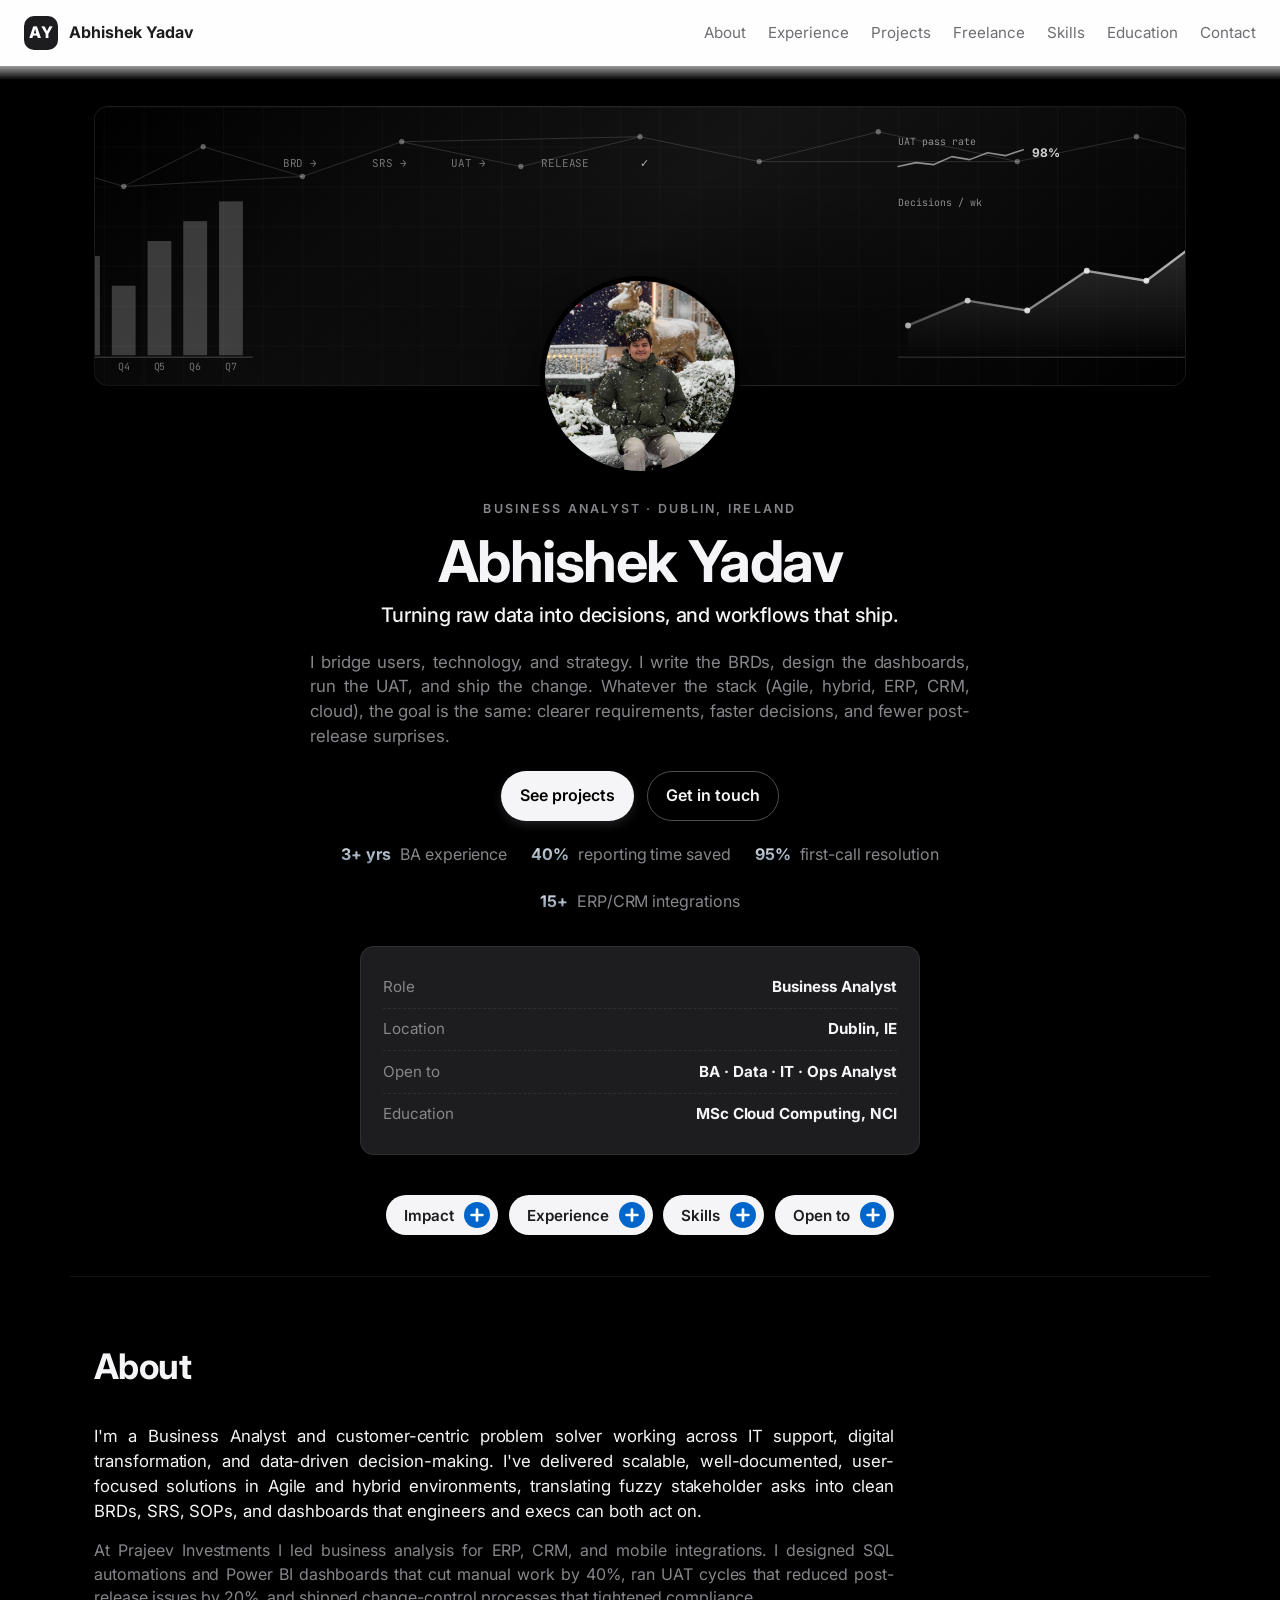
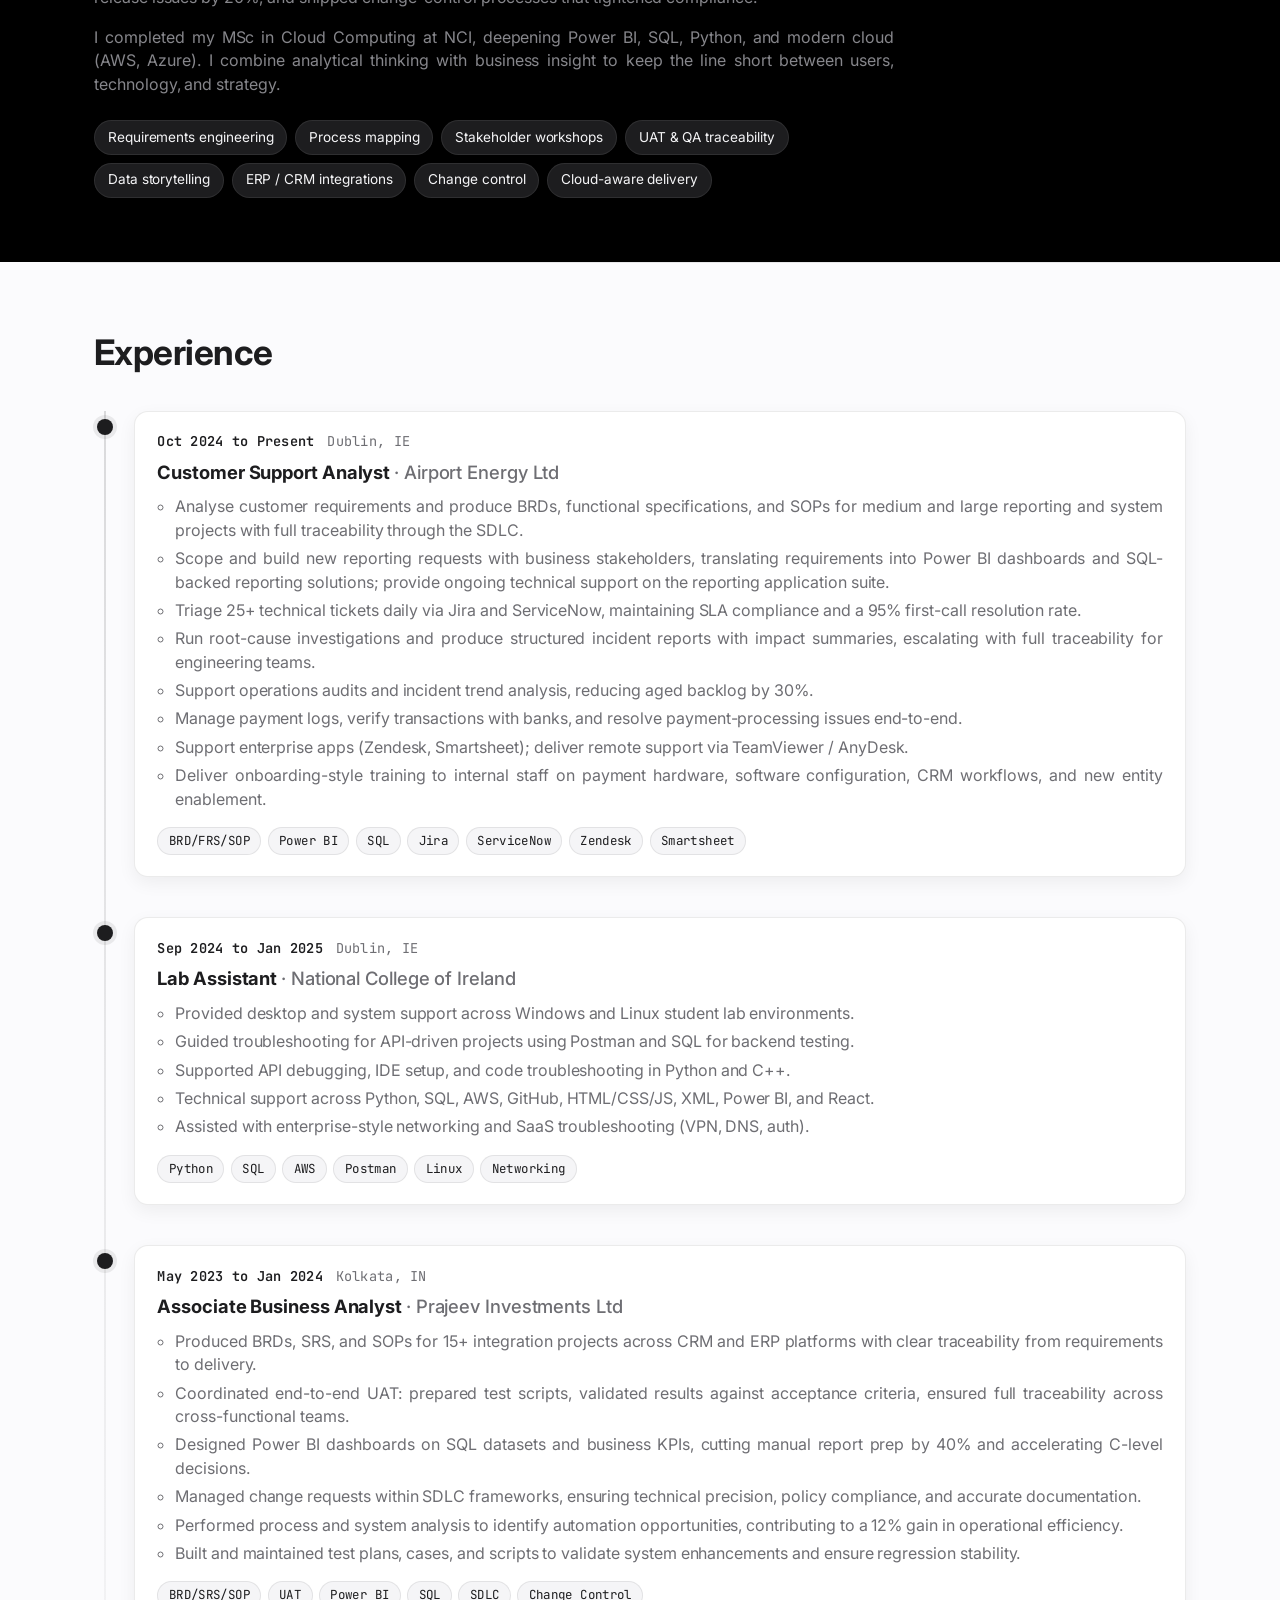
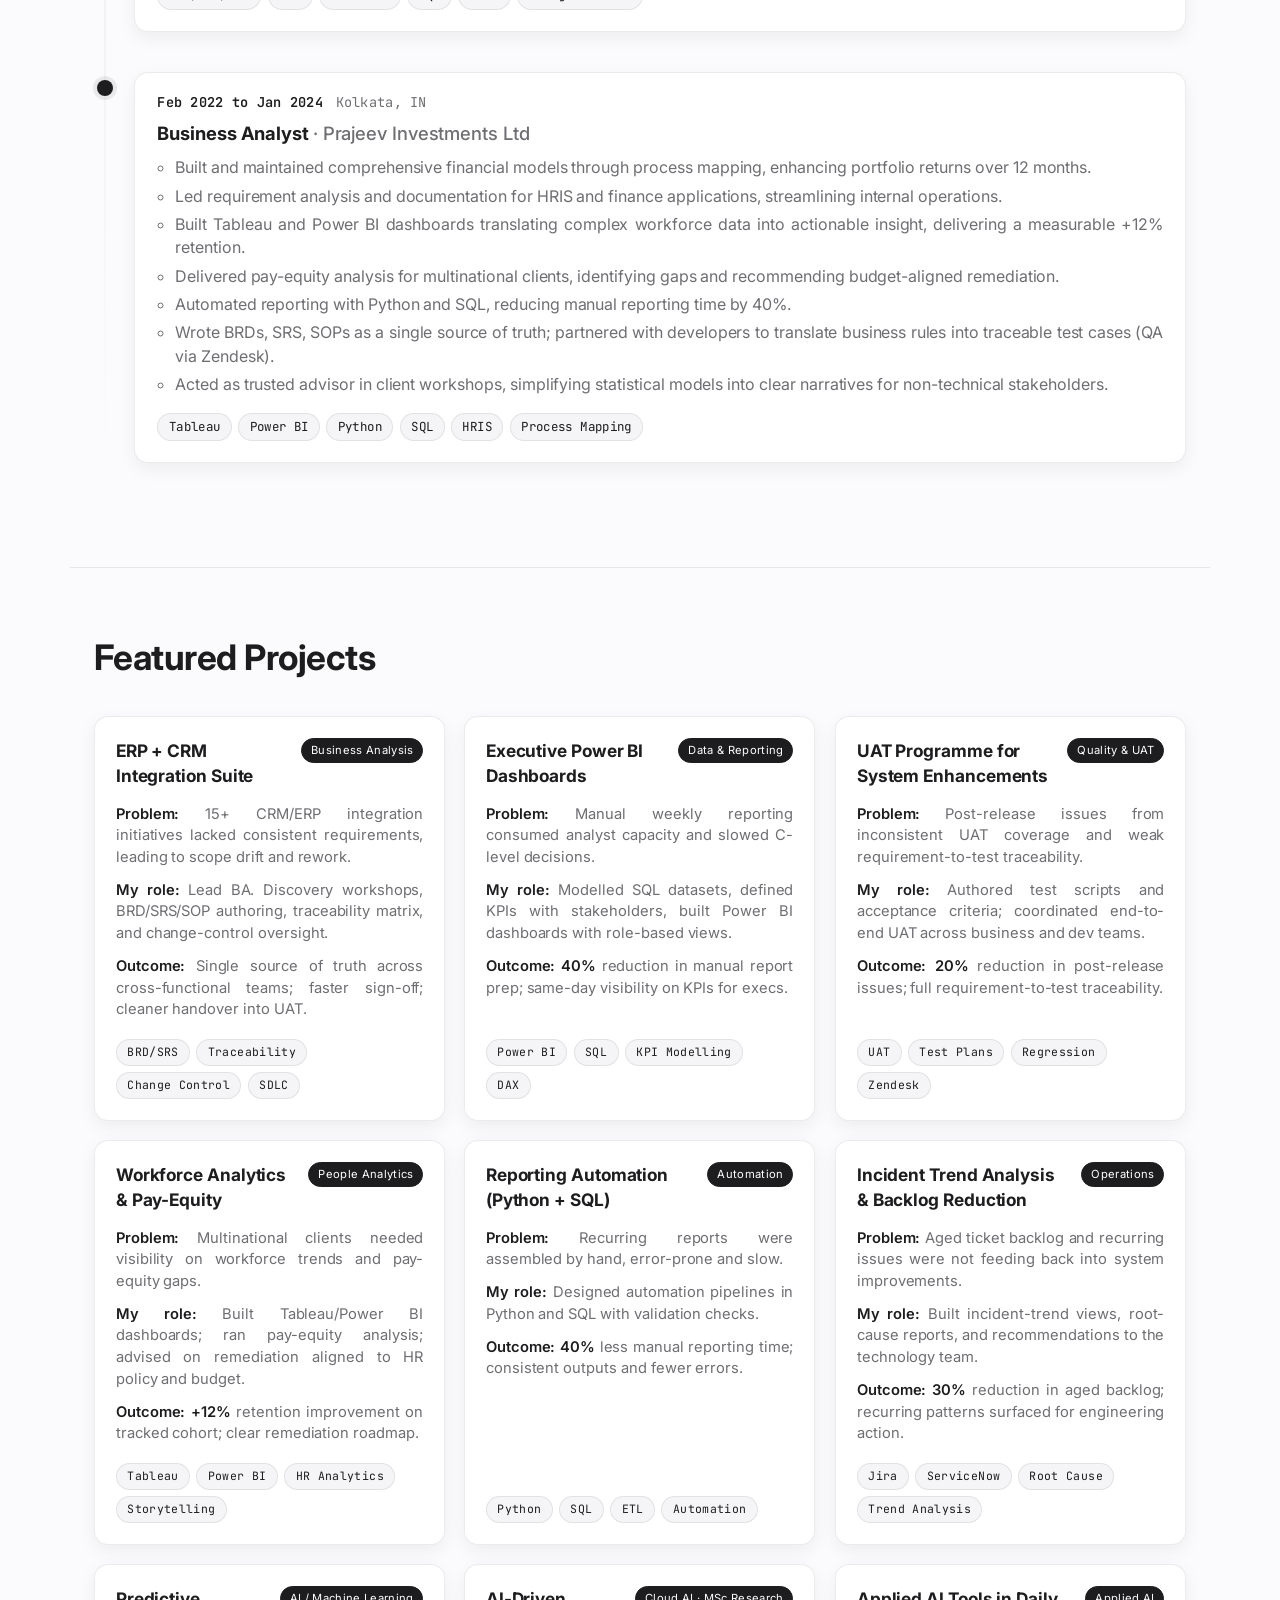
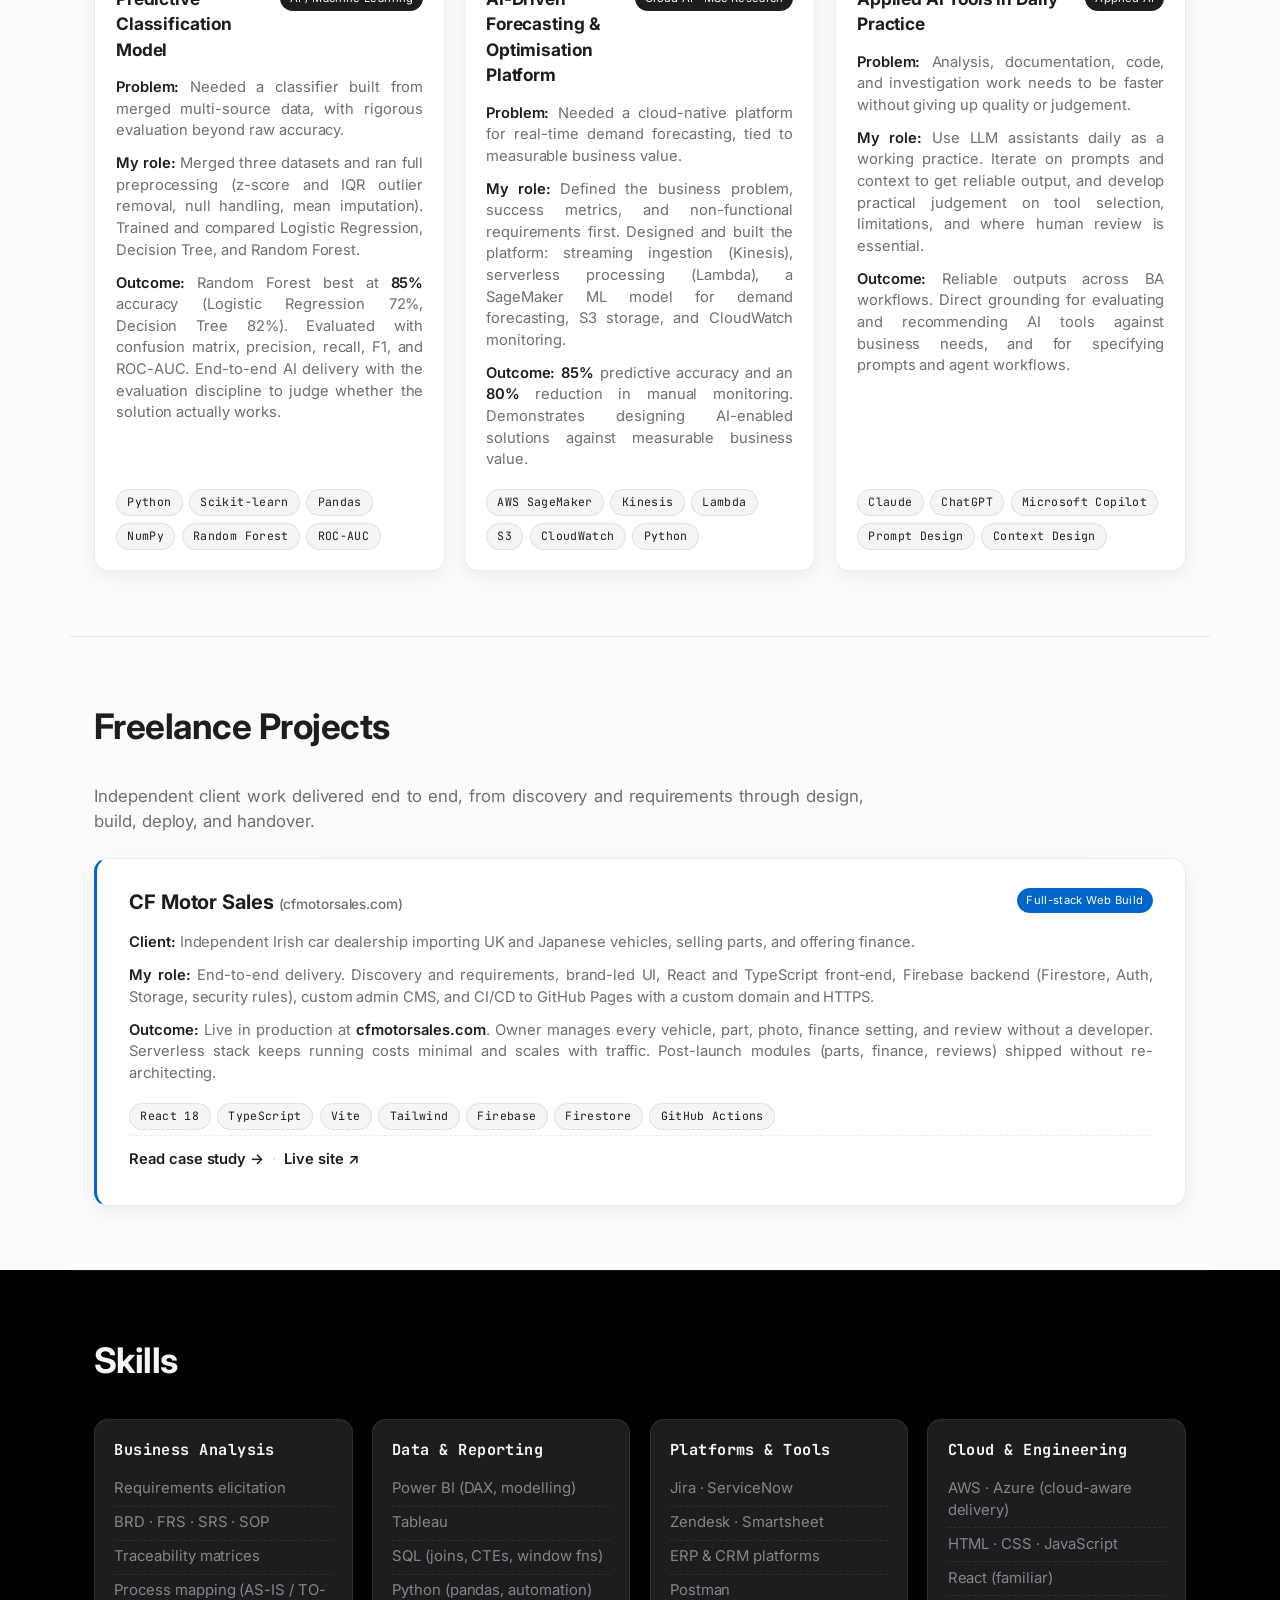
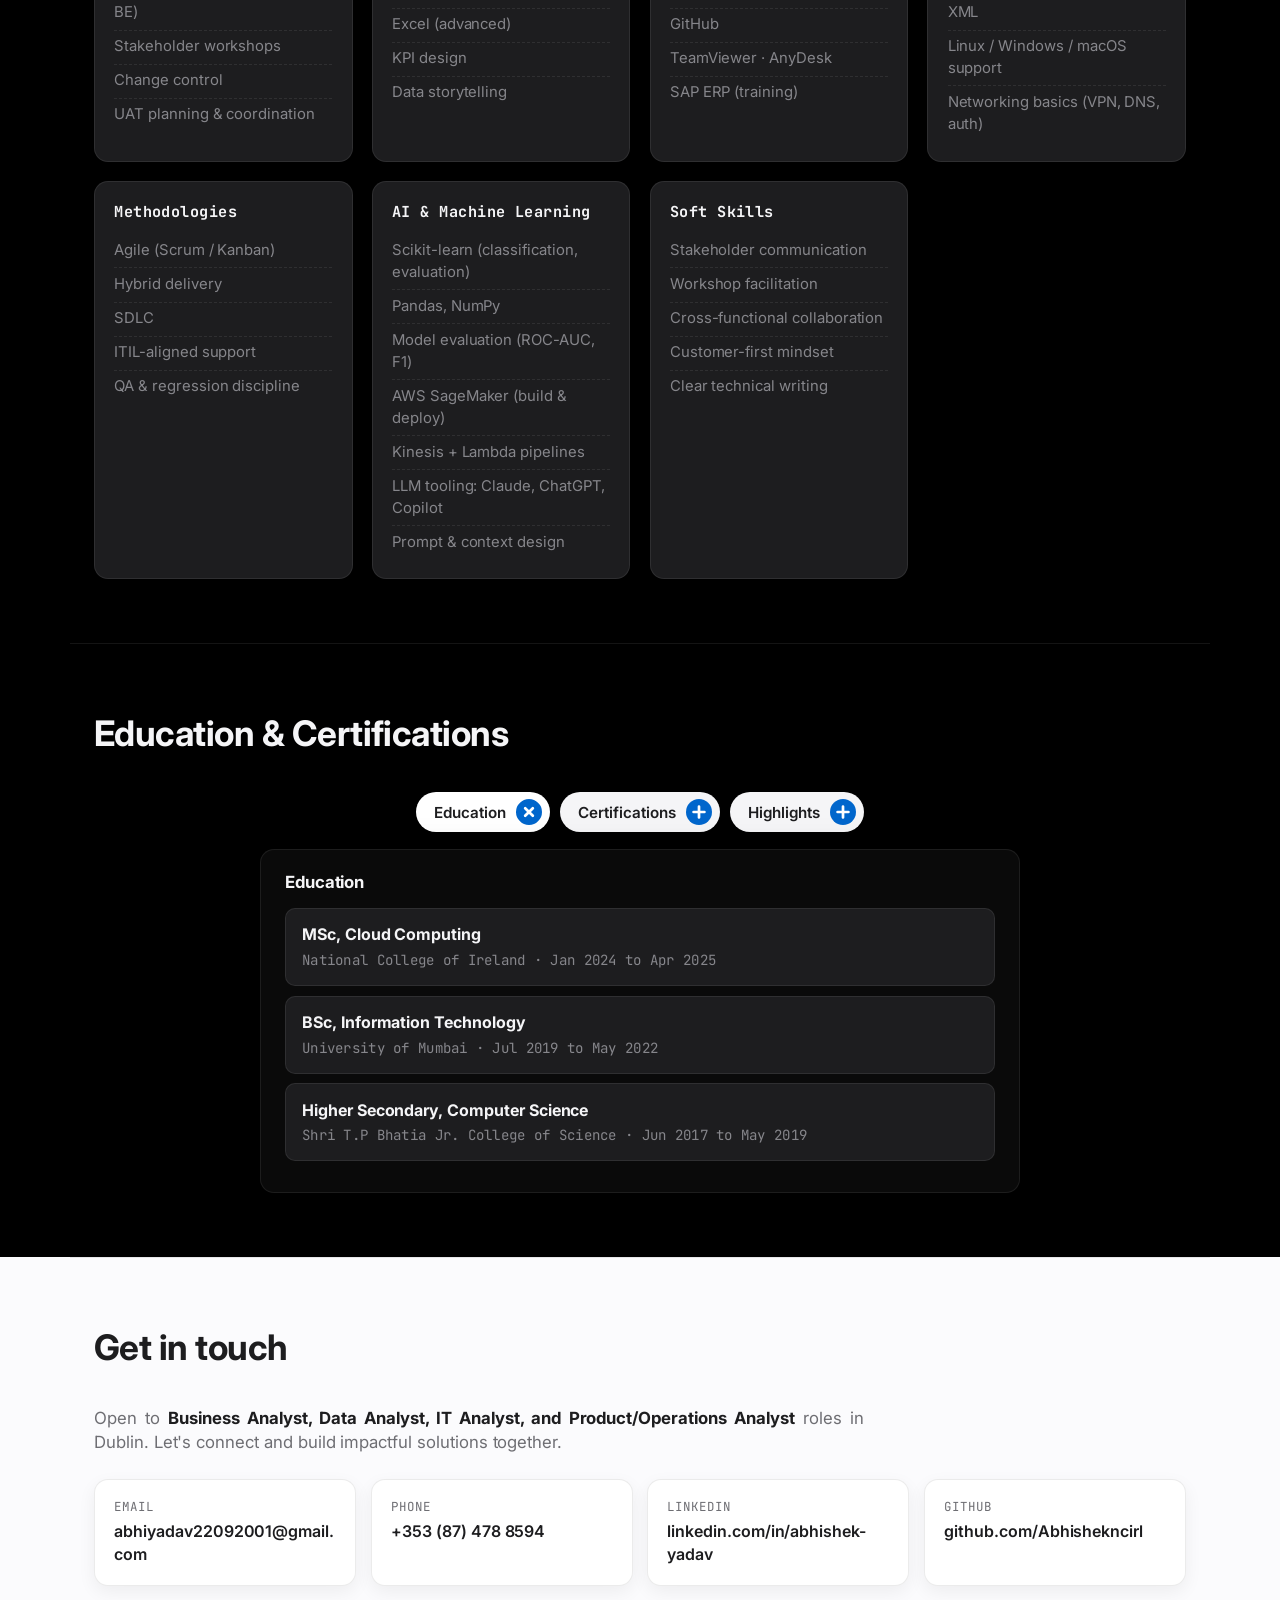
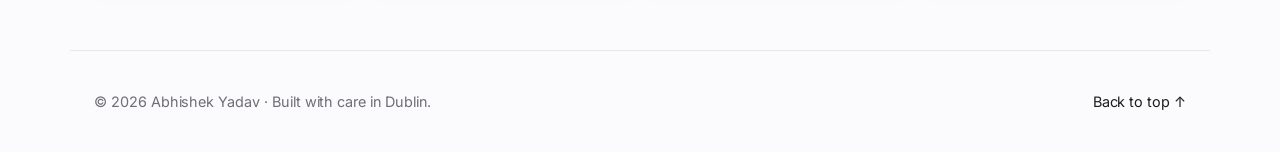
==== commit a7e955f0: "Match Apple's chip-family + icon exactly - Ring grown from r=11.5 to r=12 so the solid blue circle f" ====
--- a/index.html
+++ b/index.html
@@ -229,10 +229,8 @@
           <button class="qg-btn" type="button" aria-expanded="false" aria-controls="qg-impact" data-panel="impact">
             <span>Impact</span>
             <svg class="qg-plus" width="26" height="26" viewBox="0 0 24 24" aria-hidden="true">
-              <circle class="qg-plus-ring" cx="12" cy="12" r="11.5" fill="currentColor"></circle>
-              <g transform="translate(7 7)" class="qg-plus-mark">
-                <path d="M9 4H6V1a1 1 0 0 0-2 0v3H1a1 1 0 0 0 0 2h3v3a1 1 0 0 0 2 0V6h3a1 1 0 0 0 0-2z"/>
-              </g>
+              <circle class="qg-plus-ring" cx="12" cy="12" r="12" fill="currentColor"></circle>
+              <path class="qg-plus-mark" d="M7 12h10M12 7v10" stroke-width="2.5" stroke-linecap="round" fill="none"/>
             </svg>
           </button>
         </li>
@@ -240,10 +238,8 @@
           <button class="qg-btn" type="button" aria-expanded="false" aria-controls="qg-experience" data-panel="experience">
             <span>Experience</span>
             <svg class="qg-plus" width="26" height="26" viewBox="0 0 24 24" aria-hidden="true">
-              <circle class="qg-plus-ring" cx="12" cy="12" r="11.5" fill="currentColor"></circle>
-              <g transform="translate(7 7)" class="qg-plus-mark">
-                <path d="M9 4H6V1a1 1 0 0 0-2 0v3H1a1 1 0 0 0 0 2h3v3a1 1 0 0 0 2 0V6h3a1 1 0 0 0 0-2z"/>
-              </g>
+              <circle class="qg-plus-ring" cx="12" cy="12" r="12" fill="currentColor"></circle>
+              <path class="qg-plus-mark" d="M7 12h10M12 7v10" stroke-width="2.5" stroke-linecap="round" fill="none"/>
             </svg>
           </button>
         </li>
@@ -251,10 +247,8 @@
           <button class="qg-btn" type="button" aria-expanded="false" aria-controls="qg-skills" data-panel="skills">
             <span>Skills</span>
             <svg class="qg-plus" width="26" height="26" viewBox="0 0 24 24" aria-hidden="true">
-              <circle class="qg-plus-ring" cx="12" cy="12" r="11.5" fill="currentColor"></circle>
-              <g transform="translate(7 7)" class="qg-plus-mark">
-                <path d="M9 4H6V1a1 1 0 0 0-2 0v3H1a1 1 0 0 0 0 2h3v3a1 1 0 0 0 2 0V6h3a1 1 0 0 0 0-2z"/>
-              </g>
+              <circle class="qg-plus-ring" cx="12" cy="12" r="12" fill="currentColor"></circle>
+              <path class="qg-plus-mark" d="M7 12h10M12 7v10" stroke-width="2.5" stroke-linecap="round" fill="none"/>
             </svg>
           </button>
         </li>
@@ -262,10 +256,8 @@
           <button class="qg-btn" type="button" aria-expanded="false" aria-controls="qg-open" data-panel="open">
             <span>Open to</span>
             <svg class="qg-plus" width="26" height="26" viewBox="0 0 24 24" aria-hidden="true">
-              <circle class="qg-plus-ring" cx="12" cy="12" r="11.5" fill="currentColor"></circle>
-              <g transform="translate(7 7)" class="qg-plus-mark">
-                <path d="M9 4H6V1a1 1 0 0 0-2 0v3H1a1 1 0 0 0 0 2h3v3a1 1 0 0 0 2 0V6h3a1 1 0 0 0 0-2z"/>
-              </g>
+              <circle class="qg-plus-ring" cx="12" cy="12" r="12" fill="currentColor"></circle>
+              <path class="qg-plus-mark" d="M7 12h10M12 7v10" stroke-width="2.5" stroke-linecap="round" fill="none"/>
             </svg>
           </button>
         </li>
@@ -687,10 +679,8 @@
             <button class="qg-btn" type="button" aria-expanded="true" aria-controls="ed-education" data-panel="education">
               <span>Education</span>
               <svg class="qg-plus" width="26" height="26" viewBox="0 0 24 24" aria-hidden="true">
-                <circle class="qg-plus-ring" cx="12" cy="12" r="11.5" fill="currentColor"></circle>
-                <g transform="translate(7 7)" class="qg-plus-mark">
-                  <path d="M9 4H6V1a1 1 0 0 0-2 0v3H1a1 1 0 0 0 0 2h3v3a1 1 0 0 0 2 0V6h3a1 1 0 0 0 0-2z"/>
-                </g>
+                <circle class="qg-plus-ring" cx="12" cy="12" r="12" fill="currentColor"></circle>
+                <path class="qg-plus-mark" d="M7 12h10M12 7v10" stroke-width="2.5" stroke-linecap="round" fill="none"/>
               </svg>
             </button>
           </li>
@@ -698,10 +688,8 @@
             <button class="qg-btn" type="button" aria-expanded="false" aria-controls="ed-certs" data-panel="certs">
               <span>Certifications</span>
               <svg class="qg-plus" width="26" height="26" viewBox="0 0 24 24" aria-hidden="true">
-                <circle class="qg-plus-ring" cx="12" cy="12" r="11.5" fill="currentColor"></circle>
-                <g transform="translate(7 7)" class="qg-plus-mark">
-                  <path d="M9 4H6V1a1 1 0 0 0-2 0v3H1a1 1 0 0 0 0 2h3v3a1 1 0 0 0 2 0V6h3a1 1 0 0 0 0-2z"/>
-                </g>
+                <circle class="qg-plus-ring" cx="12" cy="12" r="12" fill="currentColor"></circle>
+                <path class="qg-plus-mark" d="M7 12h10M12 7v10" stroke-width="2.5" stroke-linecap="round" fill="none"/>
               </svg>
             </button>
           </li>
@@ -709,10 +697,8 @@
             <button class="qg-btn" type="button" aria-expanded="false" aria-controls="ed-highlights" data-panel="highlights">
               <span>Highlights</span>
               <svg class="qg-plus" width="26" height="26" viewBox="0 0 24 24" aria-hidden="true">
-                <circle class="qg-plus-ring" cx="12" cy="12" r="11.5" fill="currentColor"></circle>
-                <g transform="translate(7 7)" class="qg-plus-mark">
-                  <path d="M9 4H6V1a1 1 0 0 0-2 0v3H1a1 1 0 0 0 0 2h3v3a1 1 0 0 0 2 0V6h3a1 1 0 0 0 0-2z"/>
-                </g>
+                <circle class="qg-plus-ring" cx="12" cy="12" r="12" fill="currentColor"></circle>
+                <path class="qg-plus-mark" d="M7 12h10M12 7v10" stroke-width="2.5" stroke-linecap="round" fill="none"/>
               </svg>
             </button>
           </li>
--- a/styles.css
+++ b/styles.css
@@ -398,7 +398,7 @@
   transition: transform 320ms var(--ease-out-expo), color 180ms ease;
 }
 .qg-plus .qg-plus-ring { transition: fill 180ms ease; }
-.qg-plus .qg-plus-mark { fill: #ffffff; }
+.qg-plus .qg-plus-mark { stroke: #ffffff; fill: none; }
 .qg-btn:hover .qg-plus { color: var(--accent-strong); }
 .qg-btn[aria-expanded="true"] { background: #000000; box-shadow: 0 12px 28px rgba(29, 29, 31, 0.28); }
 .qg-btn[aria-expanded="true"] .qg-plus { transform: rotate(45deg); }
@@ -995,7 +995,7 @@
   box-shadow: 0 12px 28px rgba(0, 0, 0, 0.55);
 }
 .apple-dark .qg-plus { color: var(--accent); }
-.apple-dark .qg-plus .qg-plus-mark { fill: #ffffff; }
+.apple-dark .qg-plus .qg-plus-mark { stroke: #ffffff; fill: none; }
 .apple-dark .qg-btn:focus-visible { outline-color: #ffffff; }
 
 /* Quick-glance panels and their inner cards */
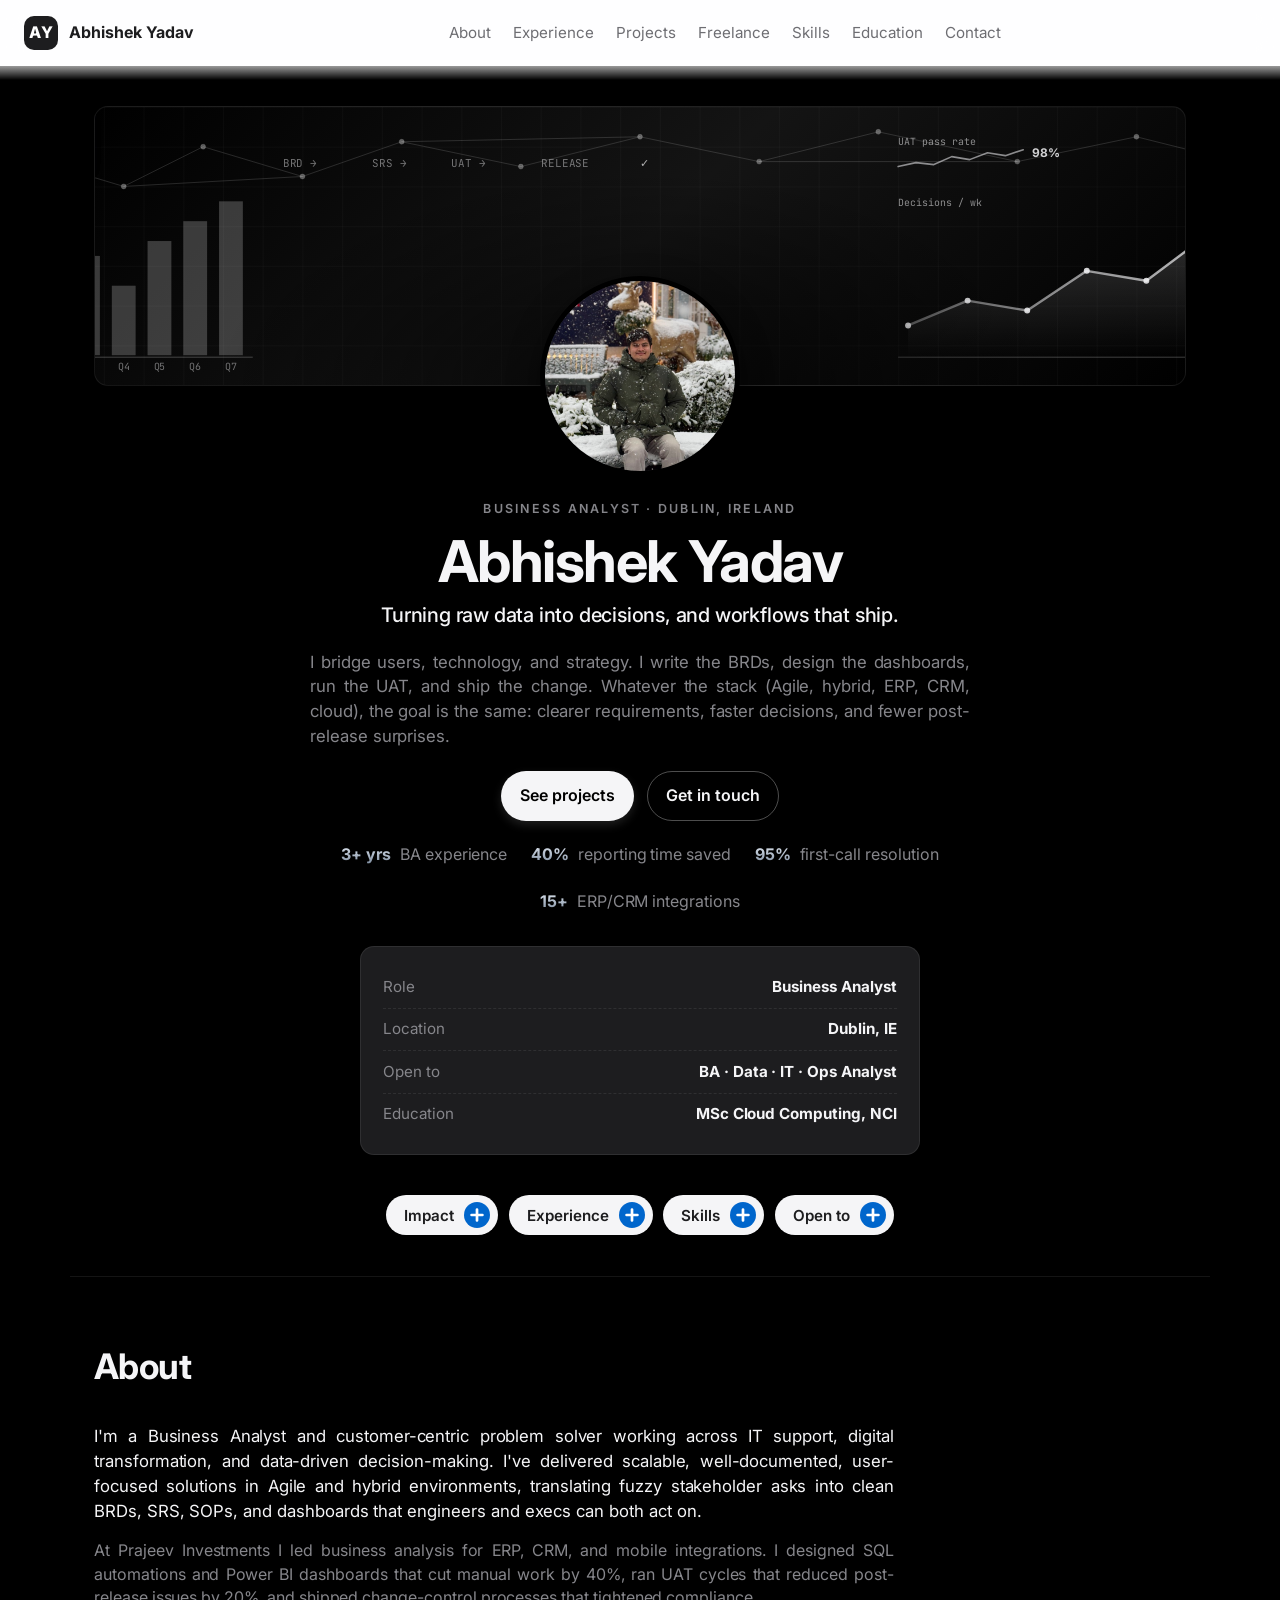
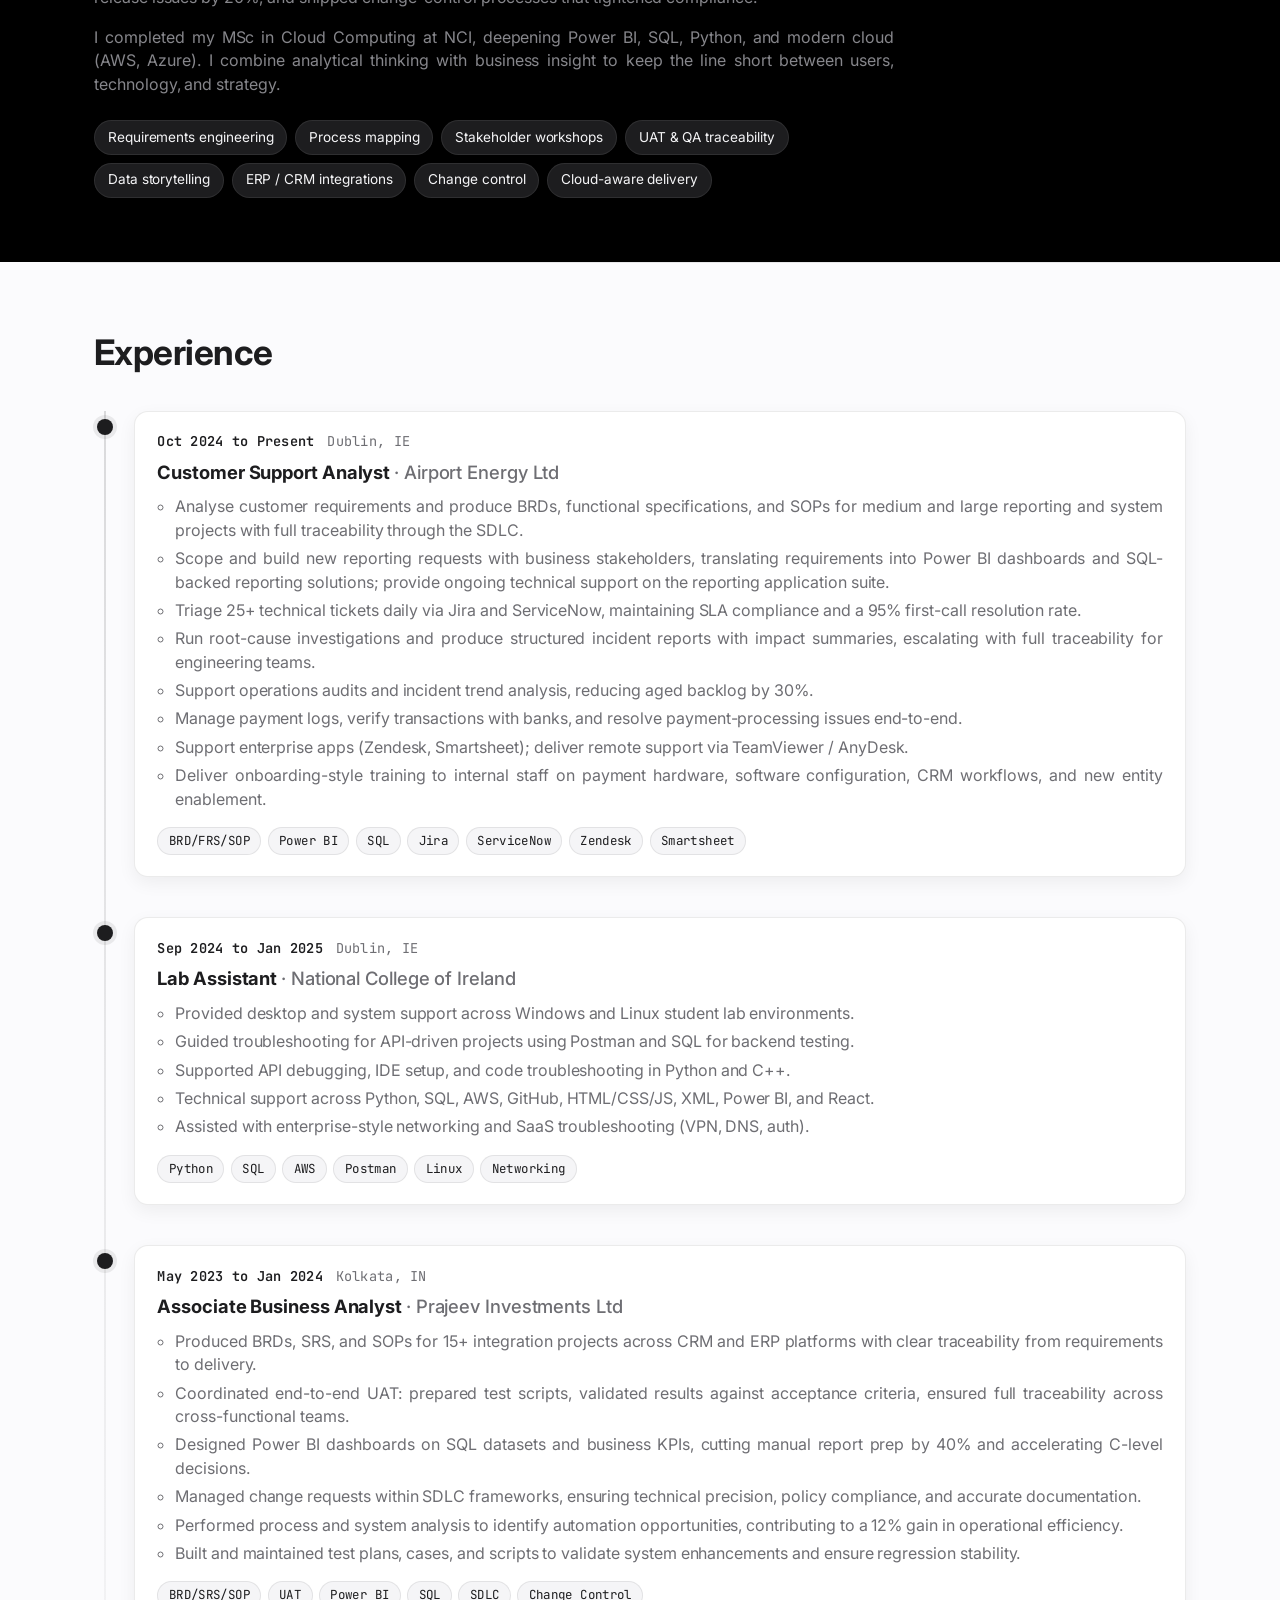
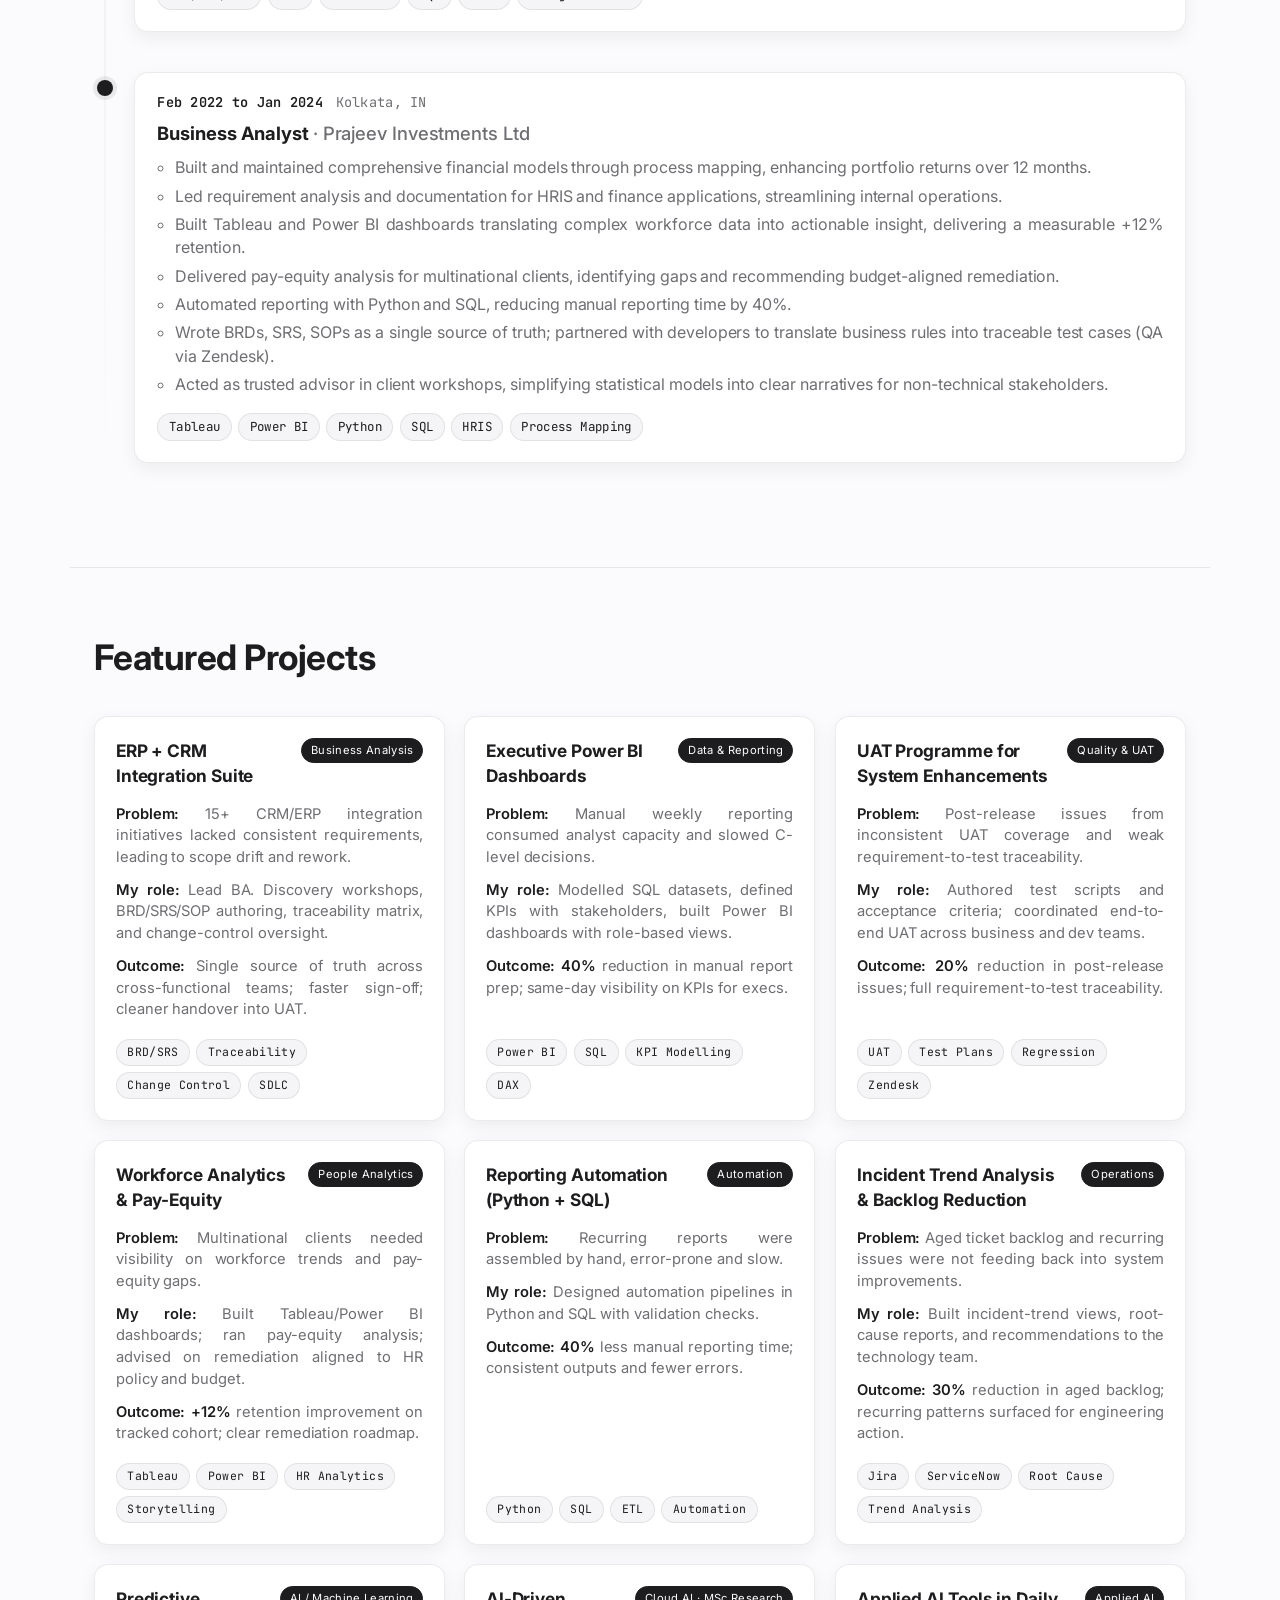
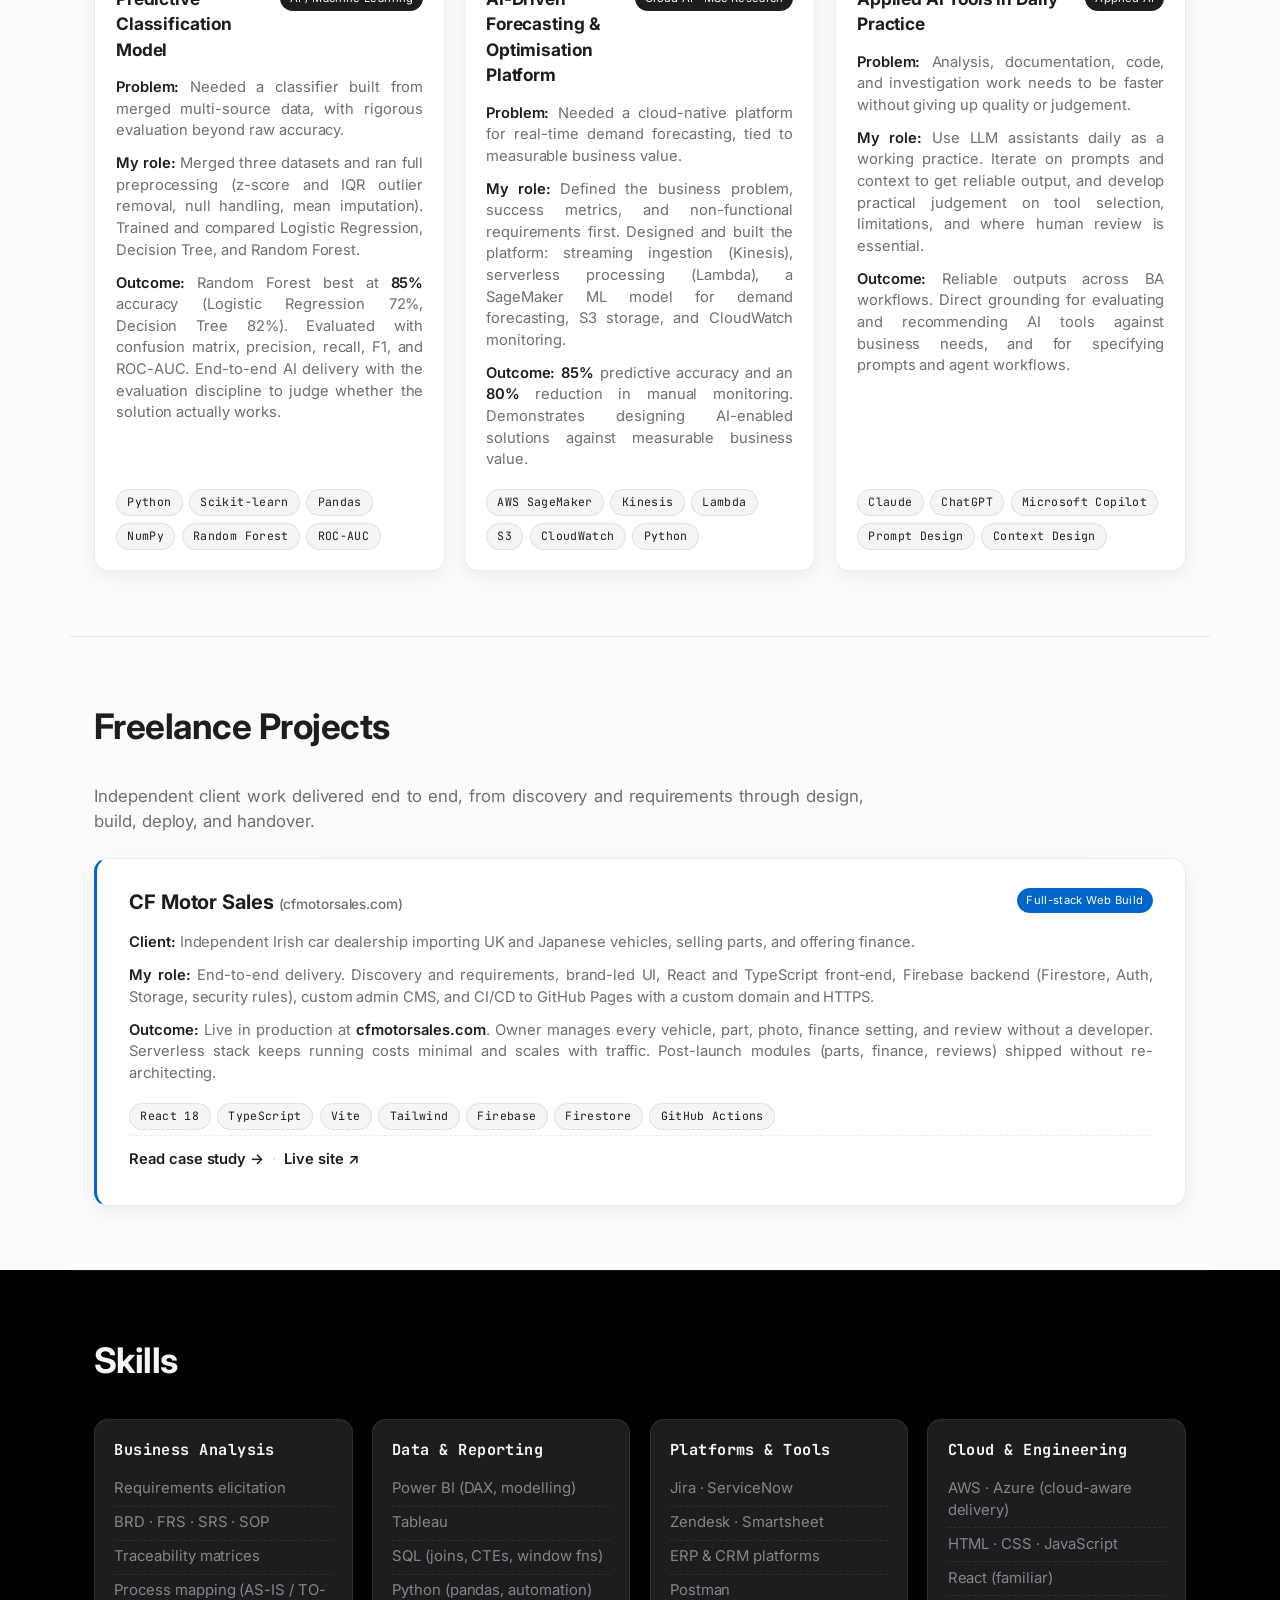
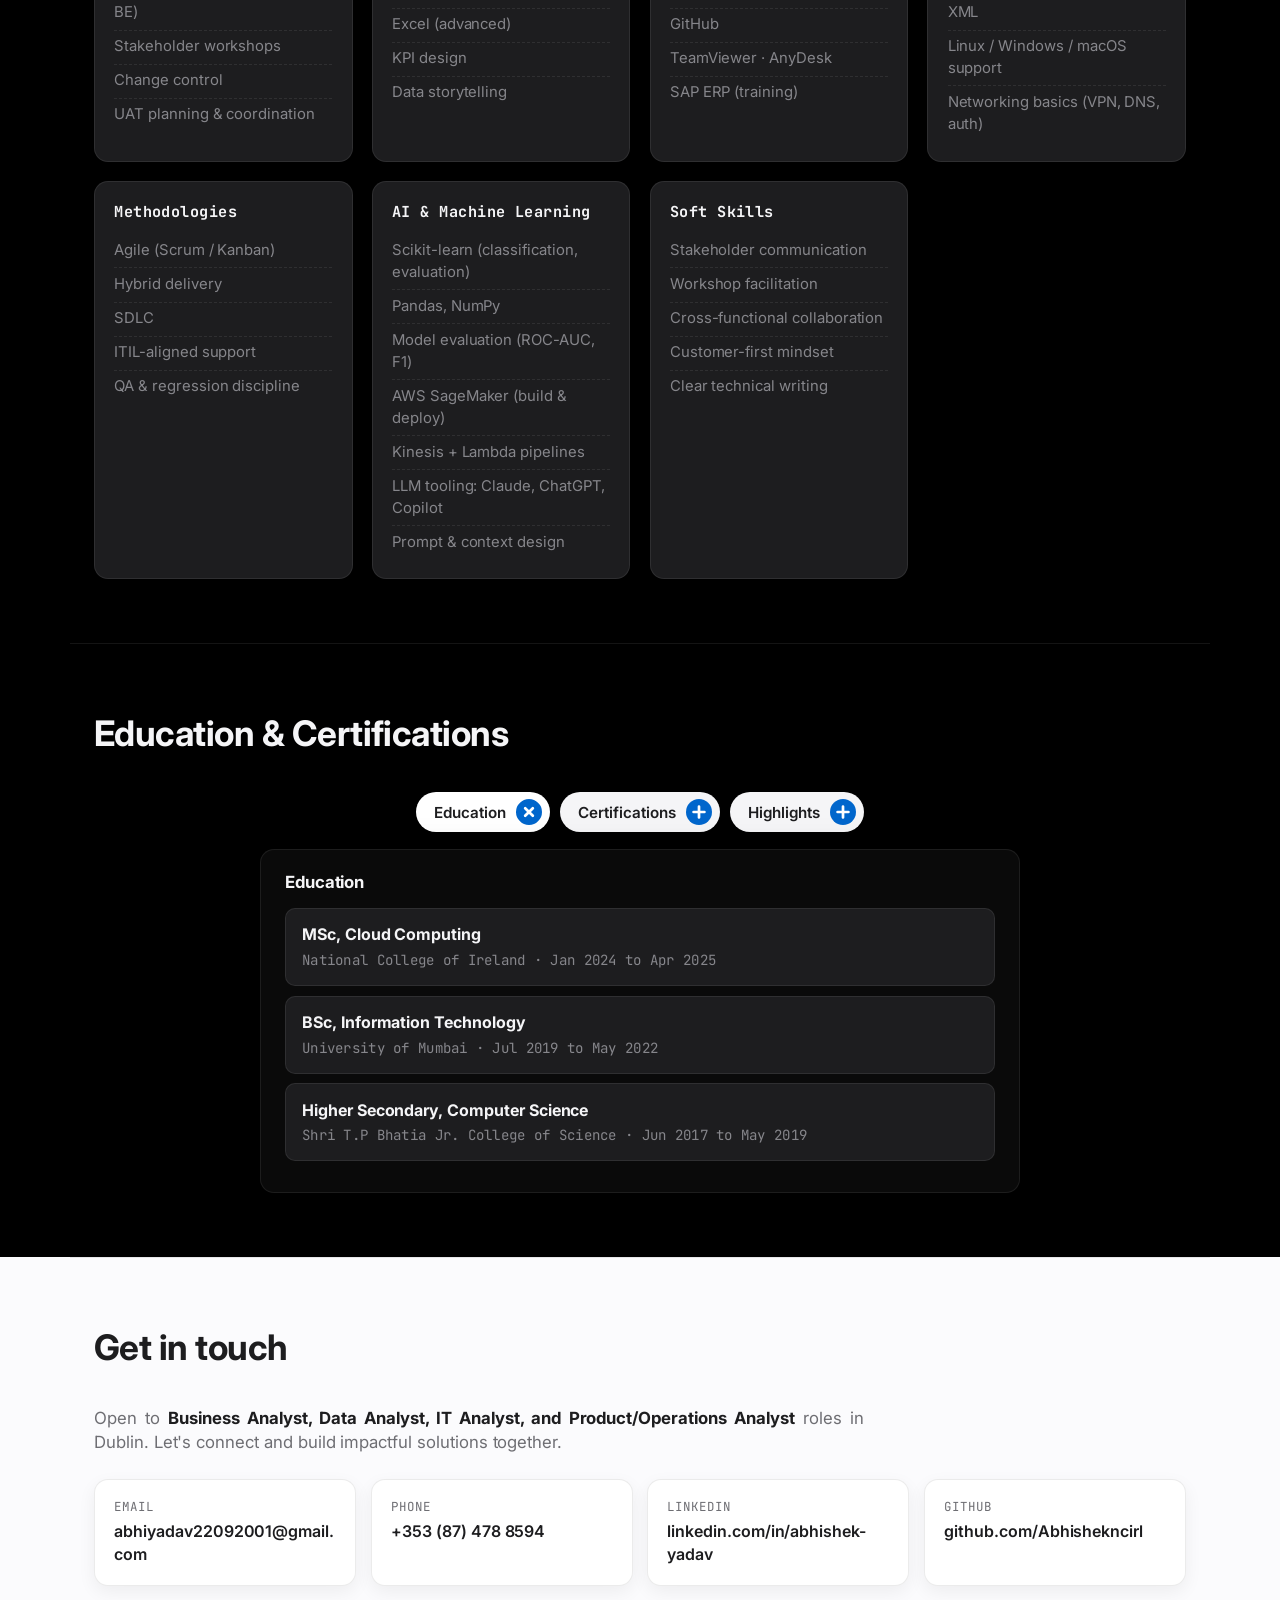
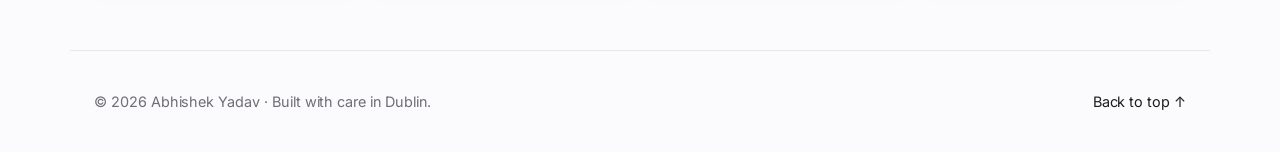
==== commit 04bf2766: "Mobile header: always-visible Contact CTA + cleaner nav row - Add an Apple-blue 'Contact' pill in th" ====
--- a/index.html
+++ b/index.html
@@ -40,9 +40,12 @@
       <a href="#education">Education</a>
       <a href="#contact">Contact</a>
     </nav>
-    <button class="nav-toggle" aria-label="Toggle menu" aria-expanded="false">
-      <span></span><span></span><span></span>
-    </button>
+    <div class="nav-actions">
+      <a class="nav-cta" href="#contact" aria-label="Jump to contact">Contact</a>
+      <button class="nav-toggle" aria-label="Toggle menu" aria-expanded="false">
+        <span></span><span></span><span></span>
+      </button>
+    </div>
   </header>
 
   <main id="top-content">
--- a/styles.css
+++ b/styles.css
@@ -109,6 +109,34 @@
 .nav-links { display: flex; gap: 1.4rem; font-size: 0.95rem; }
 .nav-links a { color: var(--muted); transition: color 160ms ease; }
 .nav-links a:hover { color: var(--text); }
+.nav-actions {
+  display: inline-flex;
+  align-items: center;
+  gap: 0.5rem;
+}
+.nav-cta {
+  display: none;
+  align-items: center;
+  padding: 0.45rem 0.95rem;
+  background: var(--accent);
+  color: #ffffff;
+  font-weight: 600;
+  font-size: 0.9rem;
+  border-radius: 999px;
+  box-shadow: 0 2px 6px rgba(0, 102, 204, 0.25);
+  transition:
+    transform 180ms var(--ease-out-expo),
+    background 160ms ease,
+    box-shadow 180ms var(--ease-out-expo);
+  letter-spacing: 0.005em;
+}
+.nav-cta:hover {
+  background: var(--accent-strong);
+  color: #ffffff;
+  transform: translateY(-1px);
+  box-shadow: 0 6px 14px rgba(0, 102, 204, 0.3);
+}
+.nav-cta:active { transform: scale(0.97); transition: transform 90ms ease-out; }
 .nav-toggle {
   display: none;
   background: none; border: none; cursor: pointer;
@@ -843,16 +871,112 @@
     padding: 1rem 1.5rem;
     transform: translateY(-110%);
     transition: transform 280ms var(--ease-out-expo);
-    box-shadow: 0 18px 36px rgba(11, 18, 32, 0.08);
-    z-index: 45;
+    box-shadow: 0 18px 36px rgba(29, 29, 31, 0.14);
+    z-index: 60;
+    border-bottom-left-radius: 14px;
+    border-bottom-right-radius: 14px;
   }
   .nav-links.open { transform: translateY(0); }
   .nav-toggle { display: flex; }
+  .nav-cta { display: inline-flex; }
+  /* Hero takes less vertical space on tablets too */
+  .hero { padding-top: 2rem; padding-bottom: 2.5rem; }
 }
 
 @media (max-width: 500px) {
-  .hero { padding-top: 3rem; }
-  .footer { flex-direction: column; gap: 0.4rem; text-align: center; }
+  /* --- Phone pass: tighten everything, drop justified text, respect notch --- */
+  body { padding-bottom: env(safe-area-inset-bottom); }
+
+  /* Hero */
+  .hero { padding: 2rem 1rem 2.25rem; }
+  .profile-banner { height: 170px; }
+  .profile-avatar { width: 140px; height: 140px; margin-top: -80px; border-width: 4px; }
+  .profile-head { margin-top: 1rem; padding: 0 0.25rem; }
+  .profile-head h1 { font-size: clamp(1.9rem, 7vw, 2.4rem); }
+  .profile-tagline { font-size: 1rem; }
+  .hero-cta { gap: 0.55rem; }
+  .btn { padding: 0.65rem 1rem; font-size: 0.95rem; }
+  .hero-meta { gap: 0.75rem 1rem; font-size: 0.9rem; }
+  .hero-card { padding: 1rem 1.1rem; margin-top: 1.5rem; }
+
+  /* Sections generally tighter */
+  .section { padding: 2.75rem 1rem; }
+  .section-head { margin-bottom: 1.4rem; }
+
+  /* Prose: justify + hyphens read badly on narrow screens */
+  .lede,
+  .about-grid p,
+  .t-body li,
+  .project p,
+  .contact-lede { text-align: left; hyphens: manual; }
+
+  /* Quick-glance pills: smaller, tighter row */
+  .quick-glance { padding: 0 1rem 2rem; }
+  .qg-pills { gap: 0.45rem; }
+  .qg-btn { padding: 0.4rem 0.45rem 0.4rem 0.95rem; font-size: 0.9rem; gap: 0.5rem; }
+  .qg-plus { width: 22px; height: 22px; flex: 0 0 22px; }
+  .qg-panel { padding: 1.1rem 1.1rem; margin-top: 0.8rem; }
+  .qg-panel h3 { font-size: 1rem; }
+
+  /* Timeline: give copy more width */
+  .t-item { padding-left: 1.9rem; margin-bottom: 1.8rem; }
+  .timeline::before { left: 7px; }
+  .t-marker { left: 1px; width: 14px; height: 14px; top: 7px; }
+  .t-body { padding: 1rem 1.1rem; }
+  .t-body h3 { font-size: 1.05rem; }
+
+  /* Project cards + Featured project */
+  .projects { gap: 0.9rem; }
+  .project { padding: 1.1rem; }
+  .project-feature { padding: 1.3rem 1.2rem; }
+  .project h3 { font-size: 1rem; }
+  .project header { gap: 0.5rem; }
+  .tag { font-size: 0.65rem; padding: 0.18rem 0.5rem; }
+
+  /* Skills columns */
+  .skills { gap: 0.9rem; }
+  .skill-col { padding: 1rem 1.1rem; }
+
+  /* Contact */
+  .contact-grid { gap: 0.7rem; }
+  .contact-card { padding: 0.95rem 1.05rem; }
+
+  /* Footer */
+  .footer { padding: 2rem 1rem; flex-direction: column; gap: 0.4rem; text-align: center; }
+
+  /* Nav + mobile menu */
+  .nav { padding: 0.6rem 0.9rem; }
+  .brand { gap: 0.5rem; }
+  .brand-mark { width: 30px; height: 30px; font-size: 0.85rem; }
+  .brand-name {
+    font-size: 0.9rem;
+    max-width: 38vw;
+    overflow: hidden;
+    text-overflow: ellipsis;
+    white-space: nowrap;
+  }
+  .nav-actions { gap: 0.4rem; }
+  .nav-cta { padding: 0.4rem 0.85rem; font-size: 0.82rem; }
+  .nav-links {
+    max-height: calc(100vh - 60px);
+    overflow-y: auto;
+    padding: 0.8rem 1.25rem 1.2rem;
+    gap: 0.3rem;
+  }
+  .nav-links a {
+    padding: 0.65rem 0.1rem;
+    font-size: 1rem;
+    border-bottom: 1px solid var(--line);
+  }
+  .nav-links a:last-child { border-bottom: 0; }
+  .nav-toggle { padding: 8px 6px; }
+  .nav-toggle span { width: 22px; }
+}
+
+/* Case the viewport is landscape phone / small tablet: still cramped vertically */
+@media (max-width: 500px) and (orientation: landscape) {
+  .profile-banner { height: 140px; }
+  .profile-avatar { width: 120px; height: 120px; margin-top: -70px; }
 }
 
 /* MOTION / TRANSPARENCY / CONTRAST PREFERENCES */
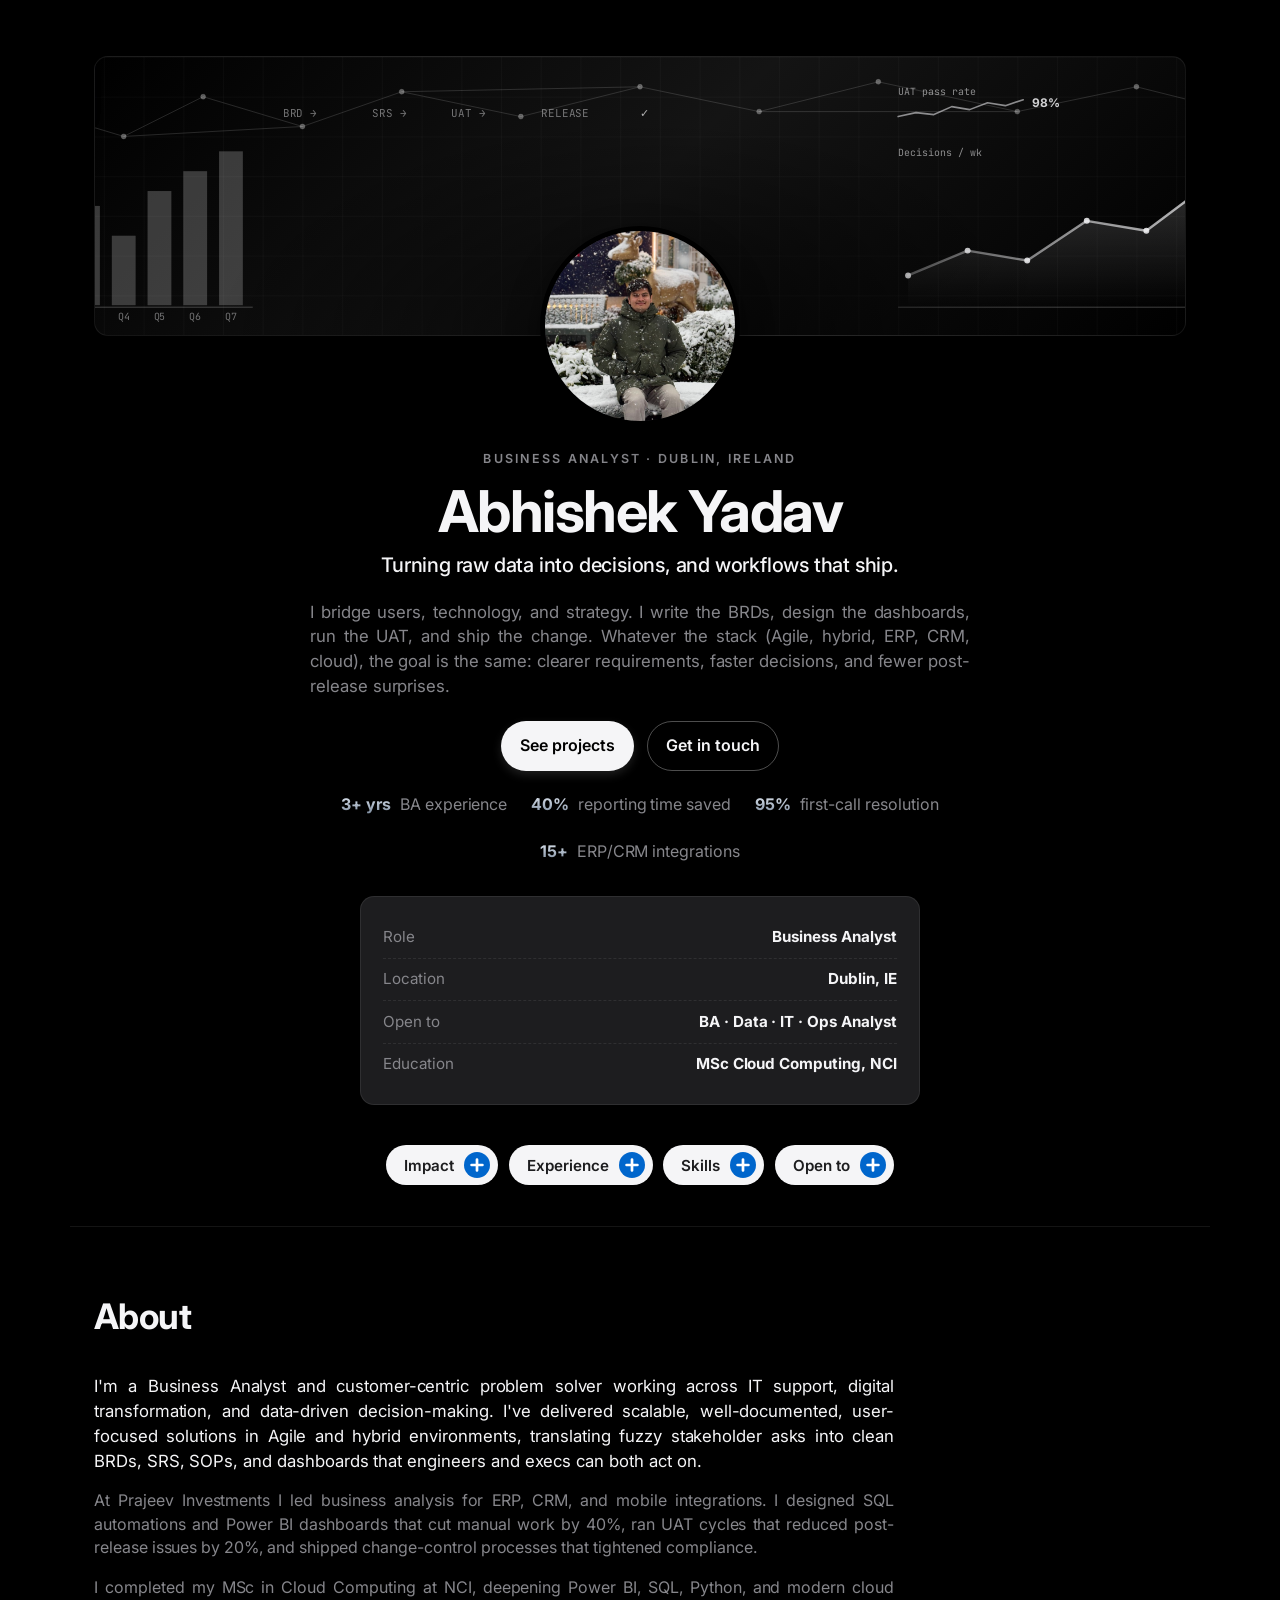
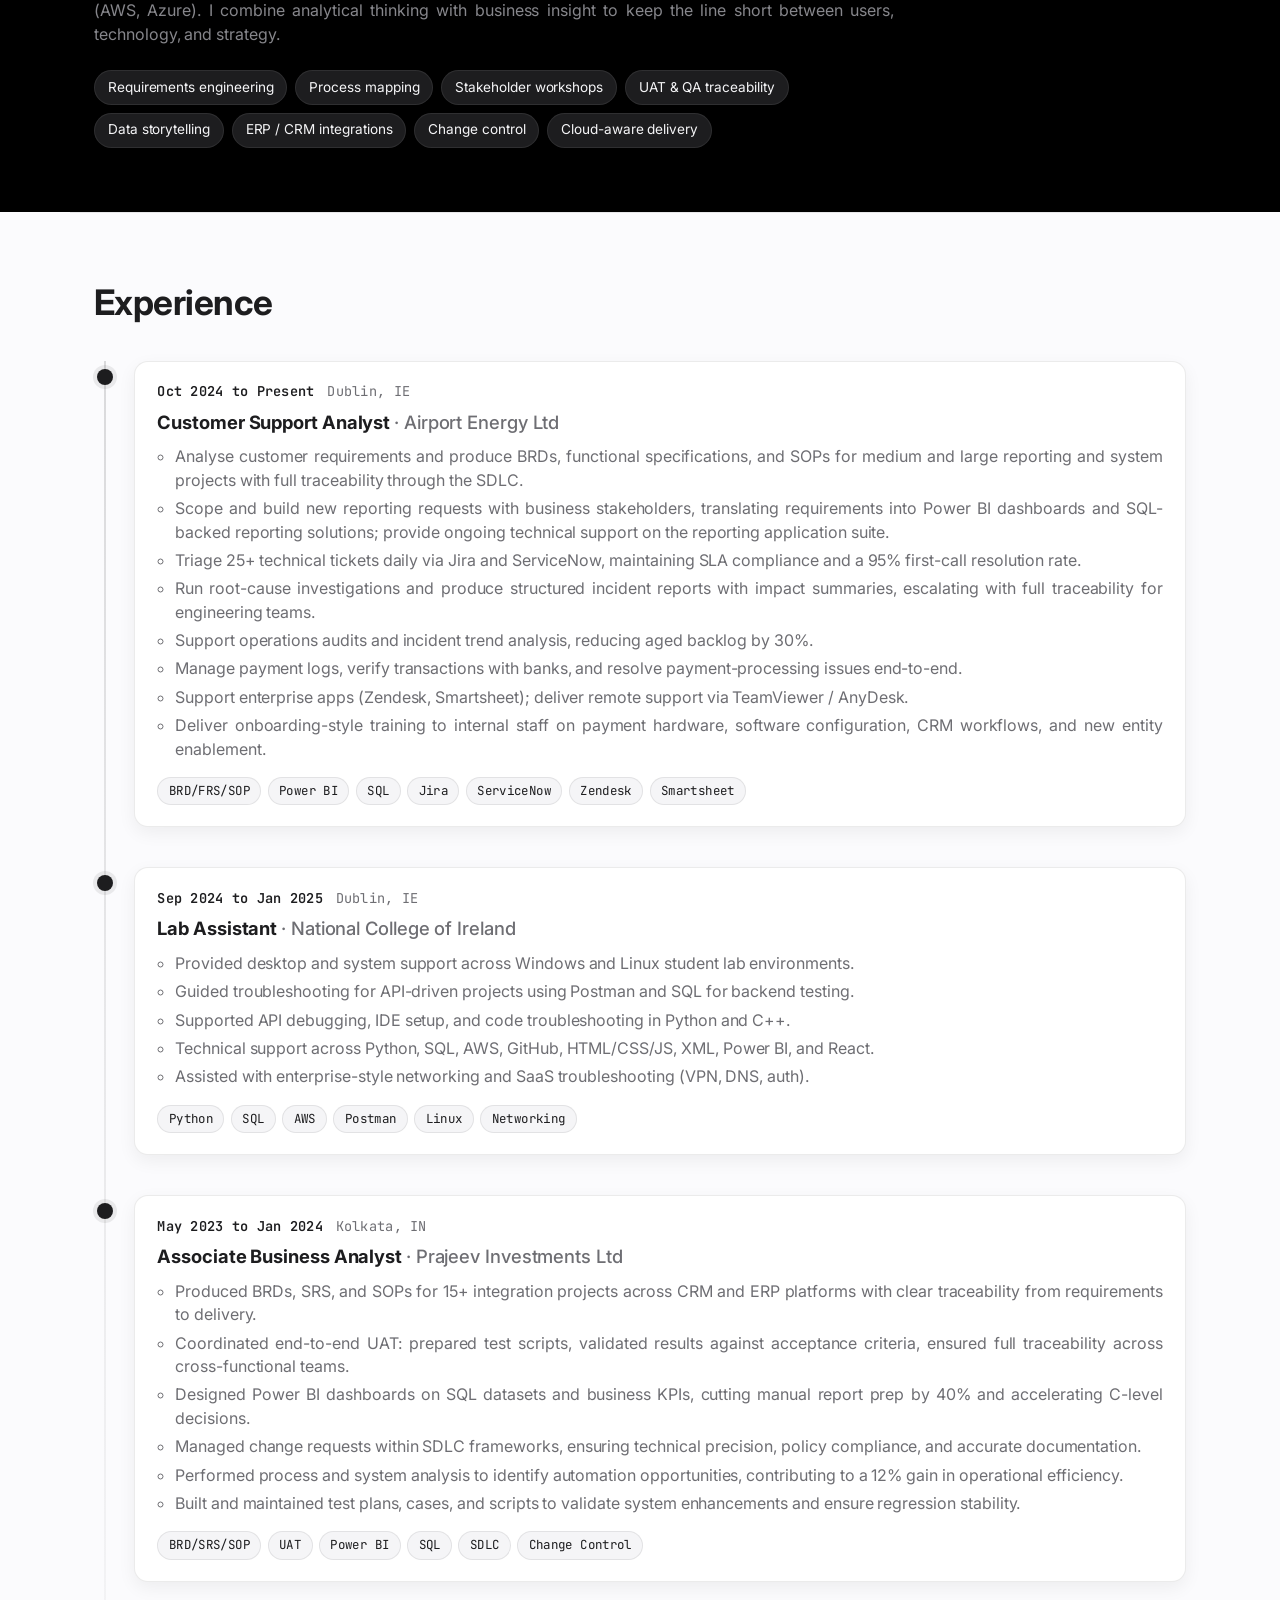
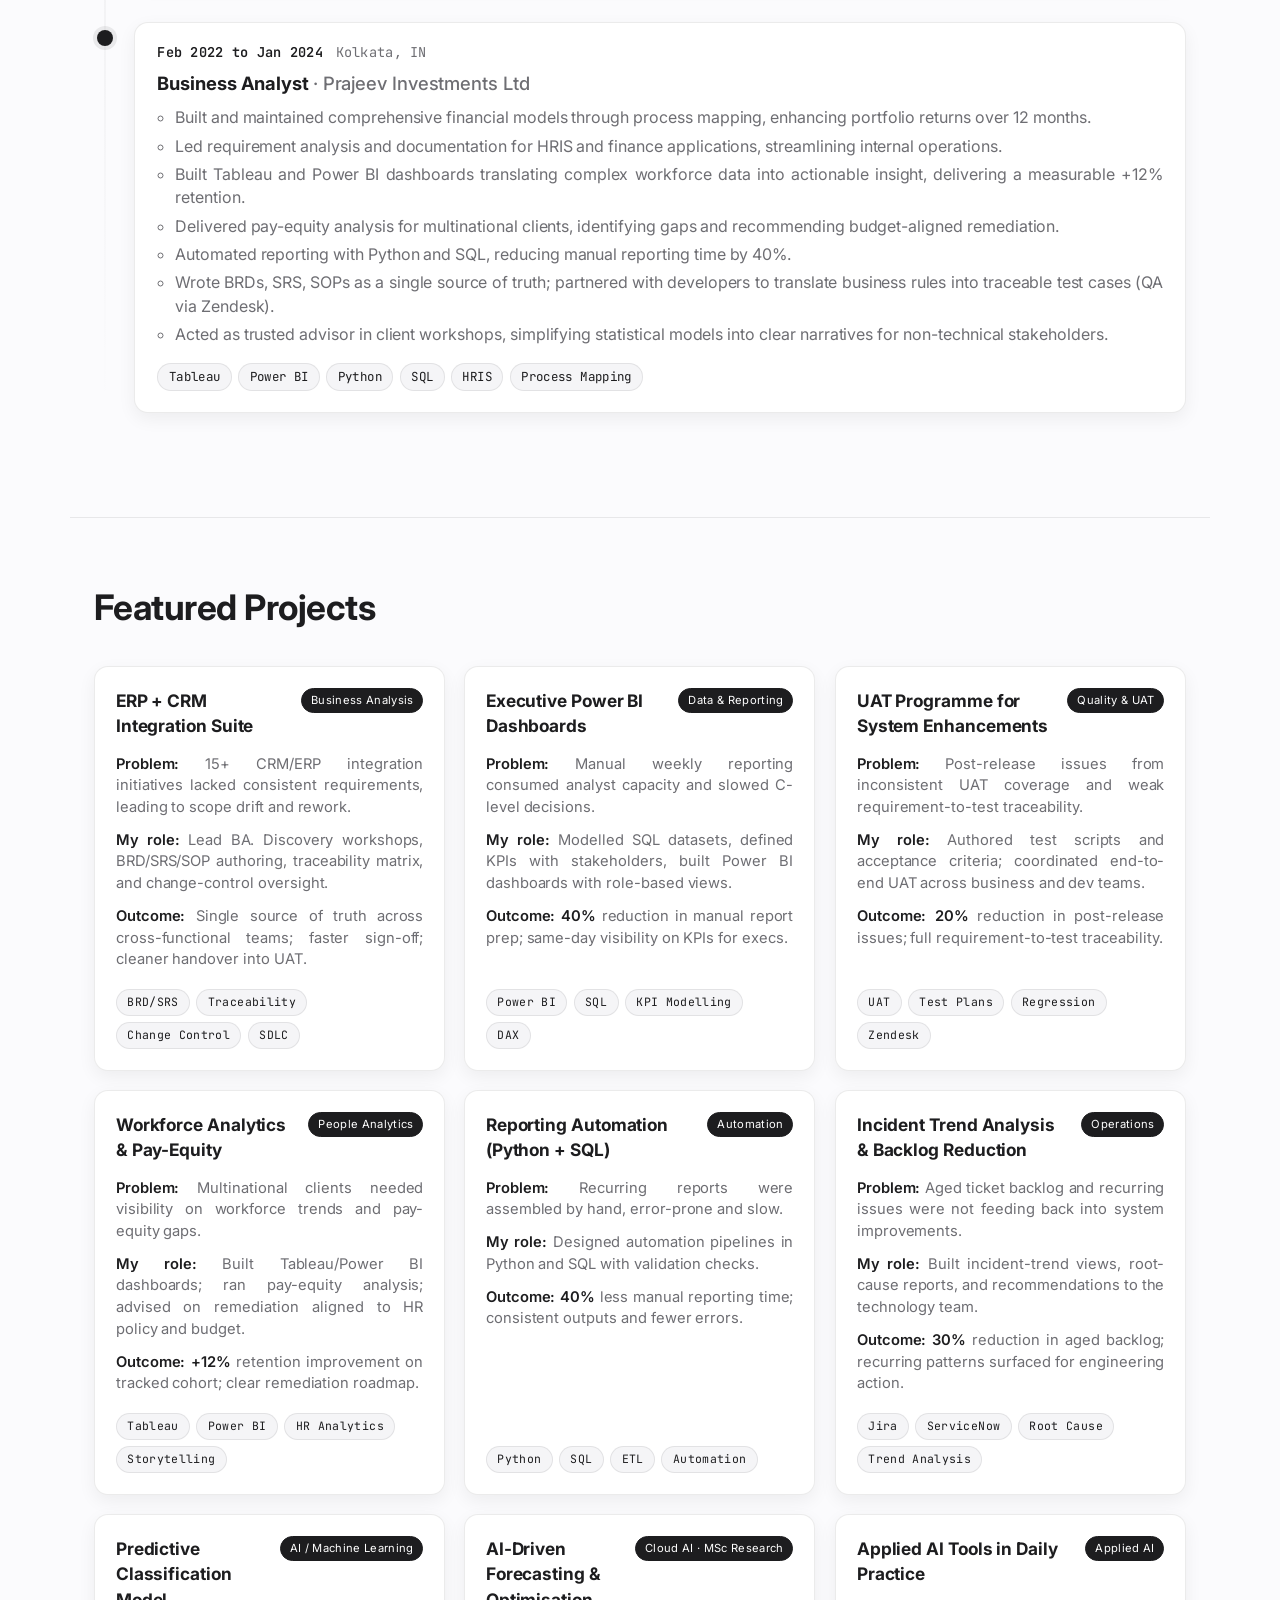
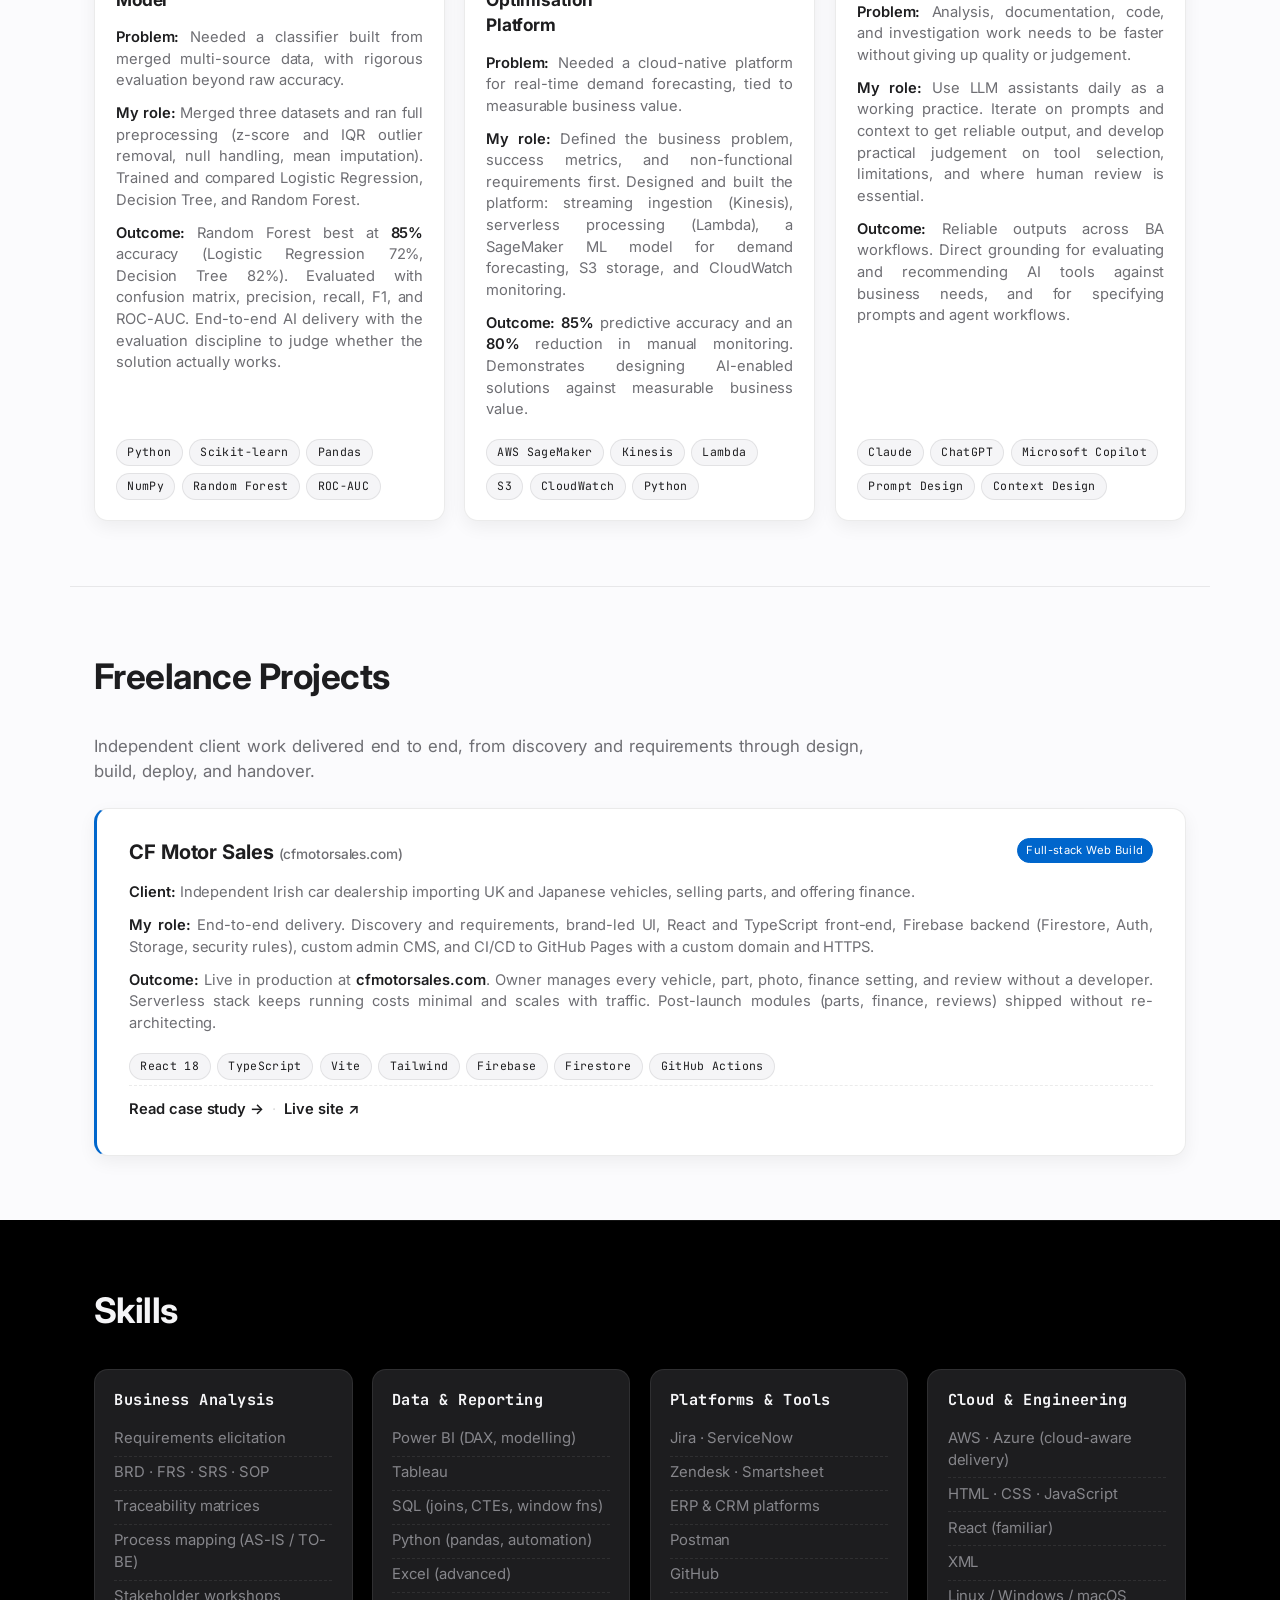
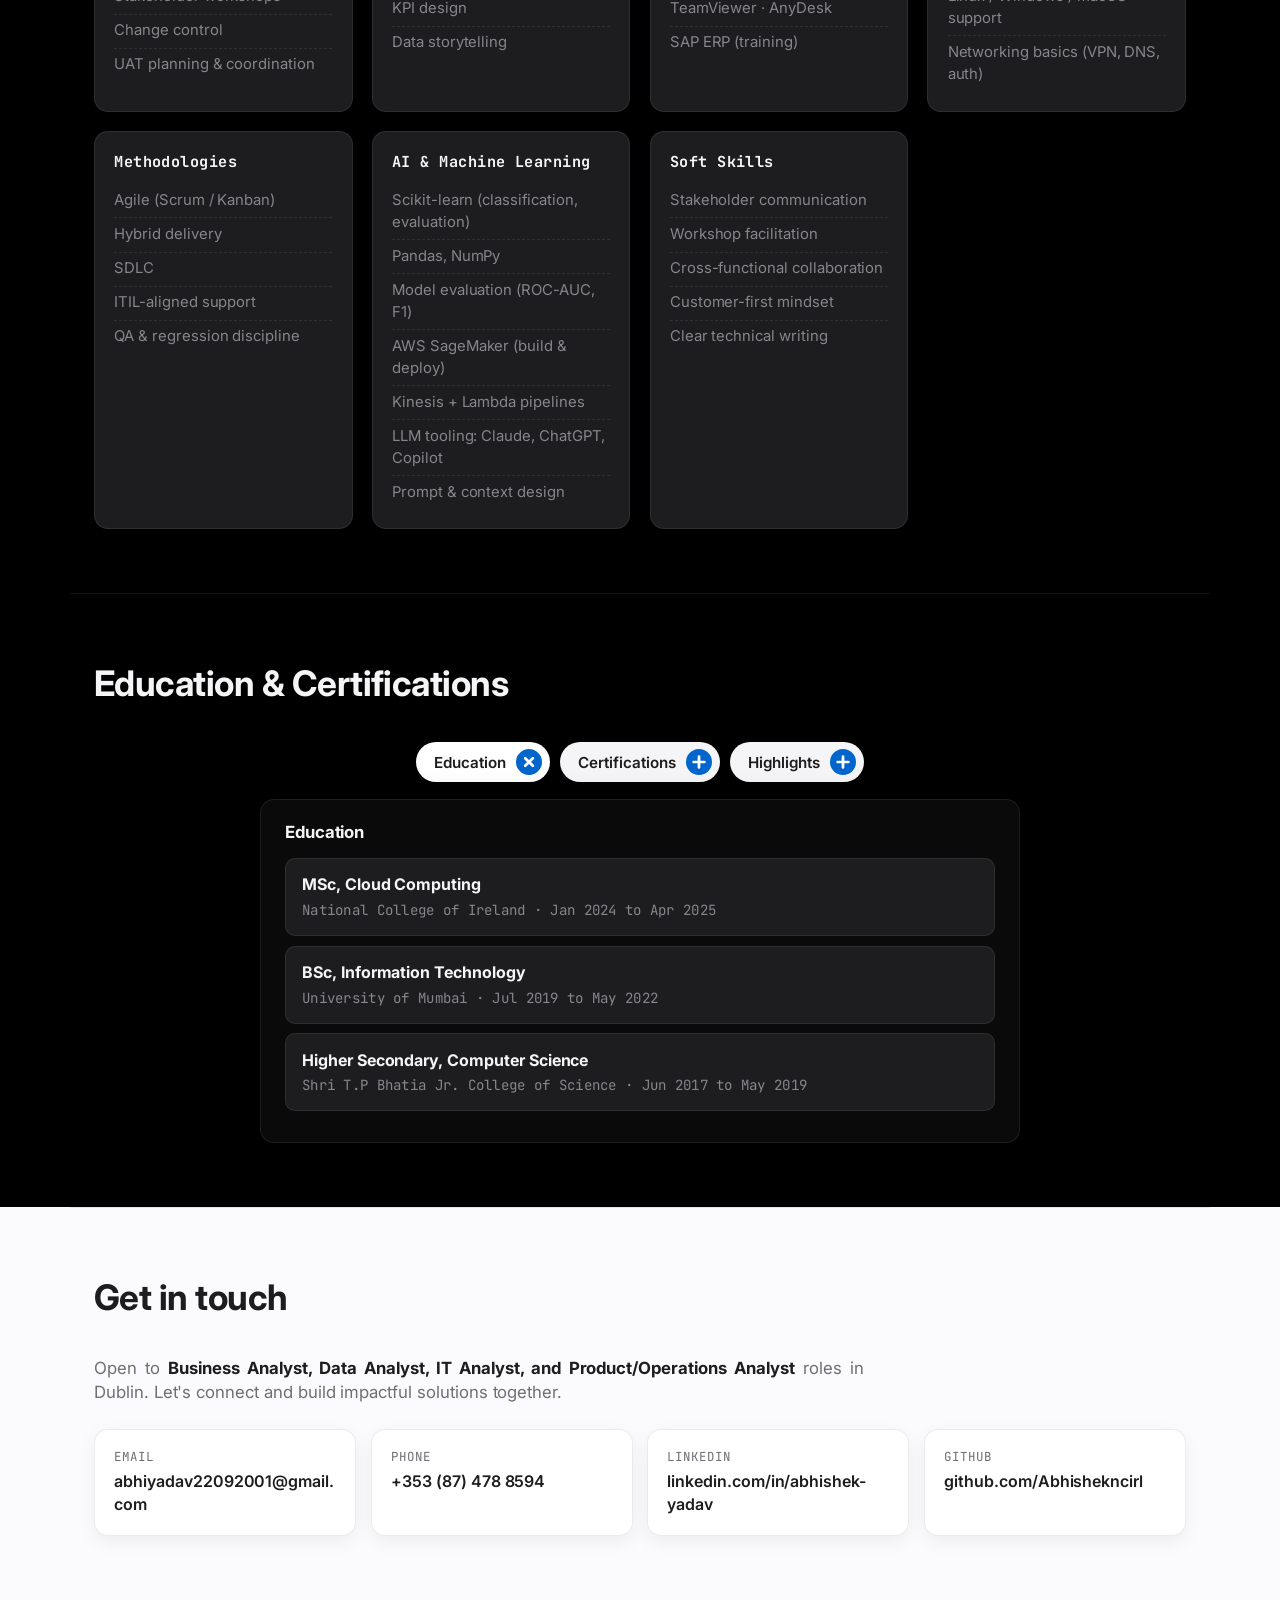
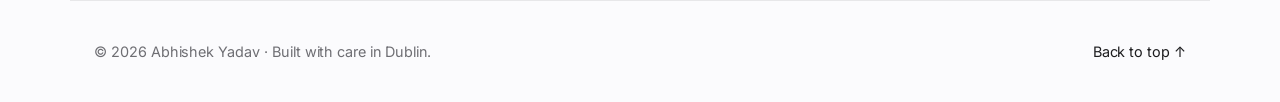
==== commit cf590551: "Remove the sticky header entirely - Delete the <header class='nav'> block, mobile scrim and Contact " ====
--- a/index.html
+++ b/index.html
@@ -27,28 +27,8 @@
 </head>
 <body>
   <a class="skip" href="#top-content">Skip to content</a>
-  <div class="nav-scrim" aria-hidden="true"></div>
-
-  <header class="nav" id="top">
-    <a class="brand" href="#top"><span class="brand-mark">AY</span><span class="brand-name">Abhishek Yadav</span></a>
-    <nav class="nav-links" aria-label="Primary">
-      <a href="#about">About</a>
-      <a href="#experience">Experience</a>
-      <a href="#projects">Projects</a>
-      <a href="#freelance">Freelance</a>
-      <a href="#skills">Skills</a>
-      <a href="#education">Education</a>
-      <a href="#contact">Contact</a>
-    </nav>
-    <div class="nav-actions">
-      <a class="nav-cta" href="#contact" aria-label="Jump to contact">Contact</a>
-      <button class="nav-toggle" aria-label="Toggle menu" aria-expanded="false">
-        <span></span><span></span><span></span>
-      </button>
-    </div>
-  </header>
-
-  <main id="top-content">
+
+  <main id="top-content" tabindex="-1">
     <div class="apple-dark">
     <section class="hero">
       <div class="profile-banner" aria-hidden="true">
@@ -784,7 +764,7 @@
 
   <footer class="footer">
     <span>© <span id="year"></span> Abhishek Yadav · Built with care in Dublin.</span>
-    <a href="#top">Back to top ↑</a>
+    <a href="#top-content">Back to top ↑</a>
   </footer>
 
   <script src="script.js" defer></script>
--- a/styles.css
+++ b/styles.css
@@ -70,8 +70,8 @@
   outline-offset: 2px;
 }
 
-/* Anchor jumps land below the sticky nav */
-section[id], main[id] { scroll-margin-top: 80px; }
+/* Small scroll-margin so section anchors don't press flush against the viewport edge */
+section[id], main[id] { scroll-margin-top: 16px; }
 
 /* NAV */
 .nav {
@@ -169,7 +169,8 @@
 .hero {
   max-width: var(--maxw);
   margin: 0 auto;
-  padding: 2.5rem 1.5rem 3rem;
+  padding: 3.5rem 1.5rem 3rem;
+  padding-top: calc(3.5rem + env(safe-area-inset-top));
   display: flex;
   flex-direction: column;
   align-items: center;
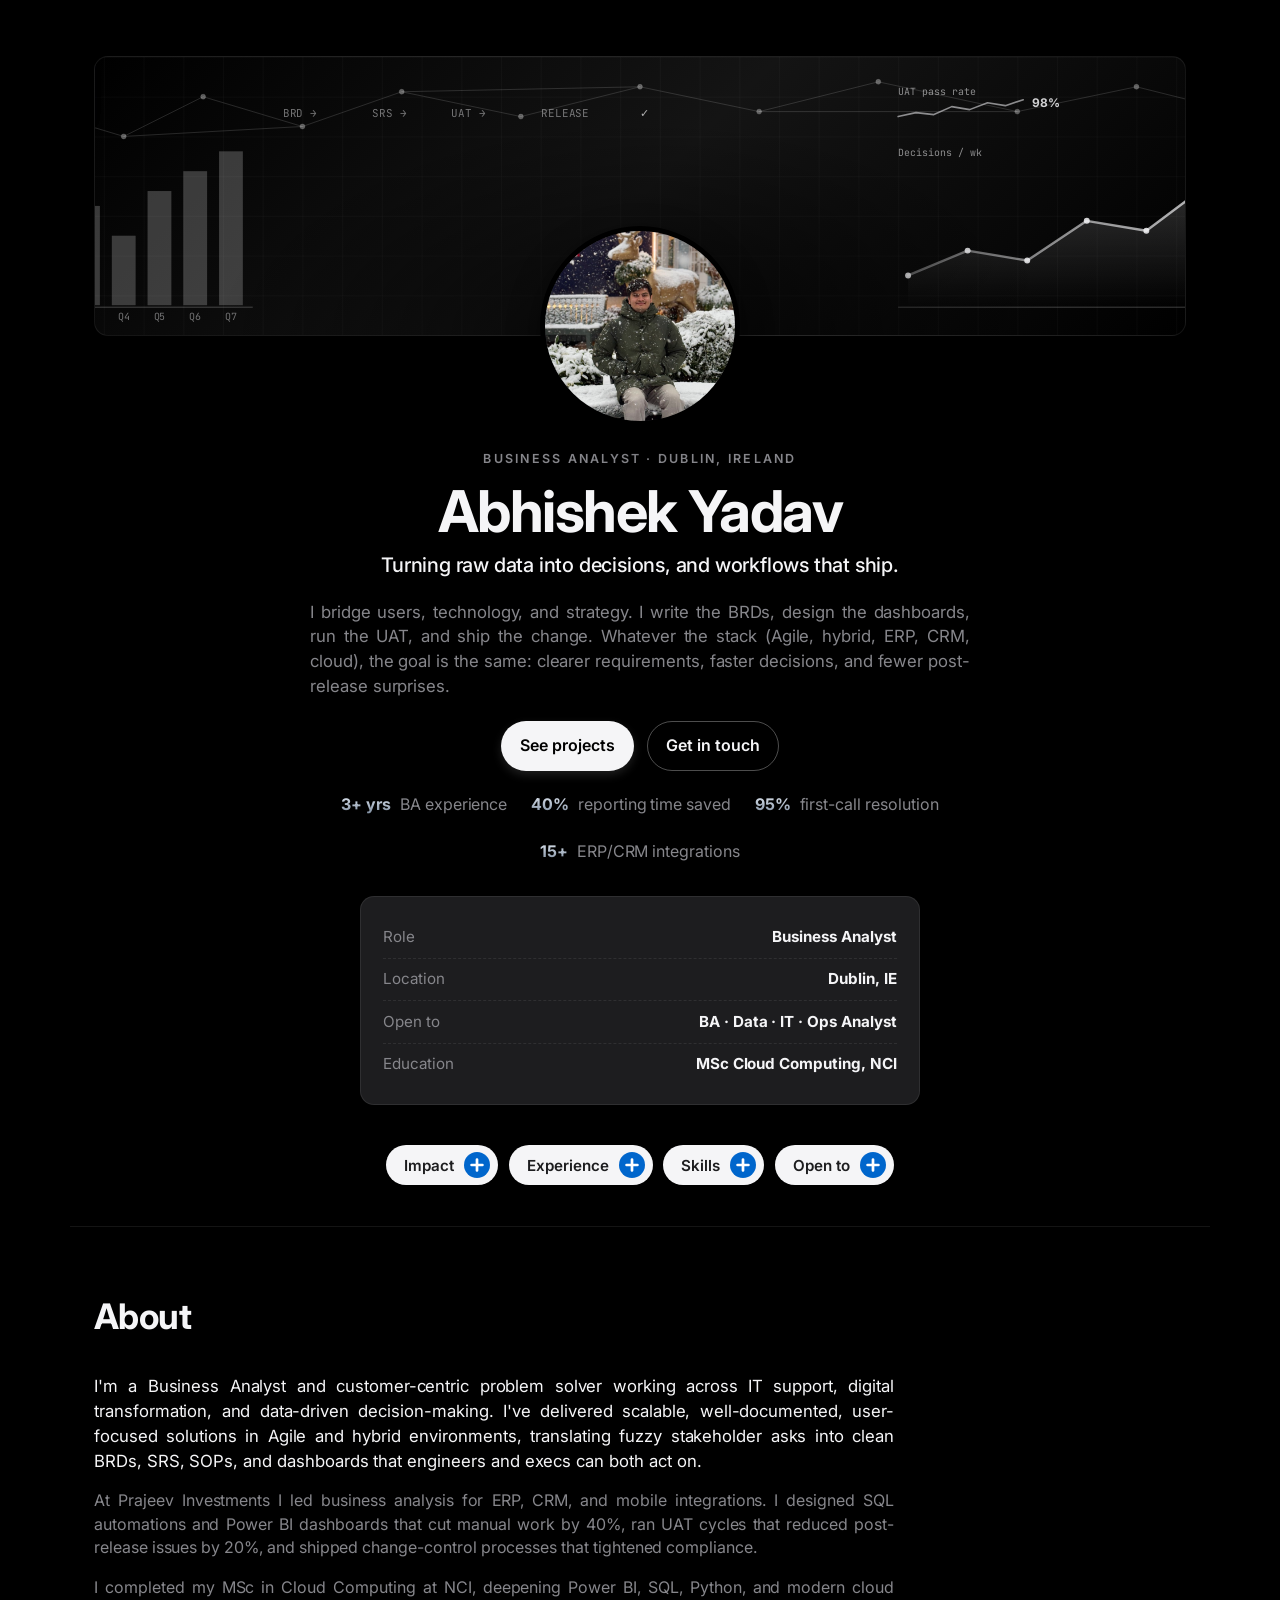
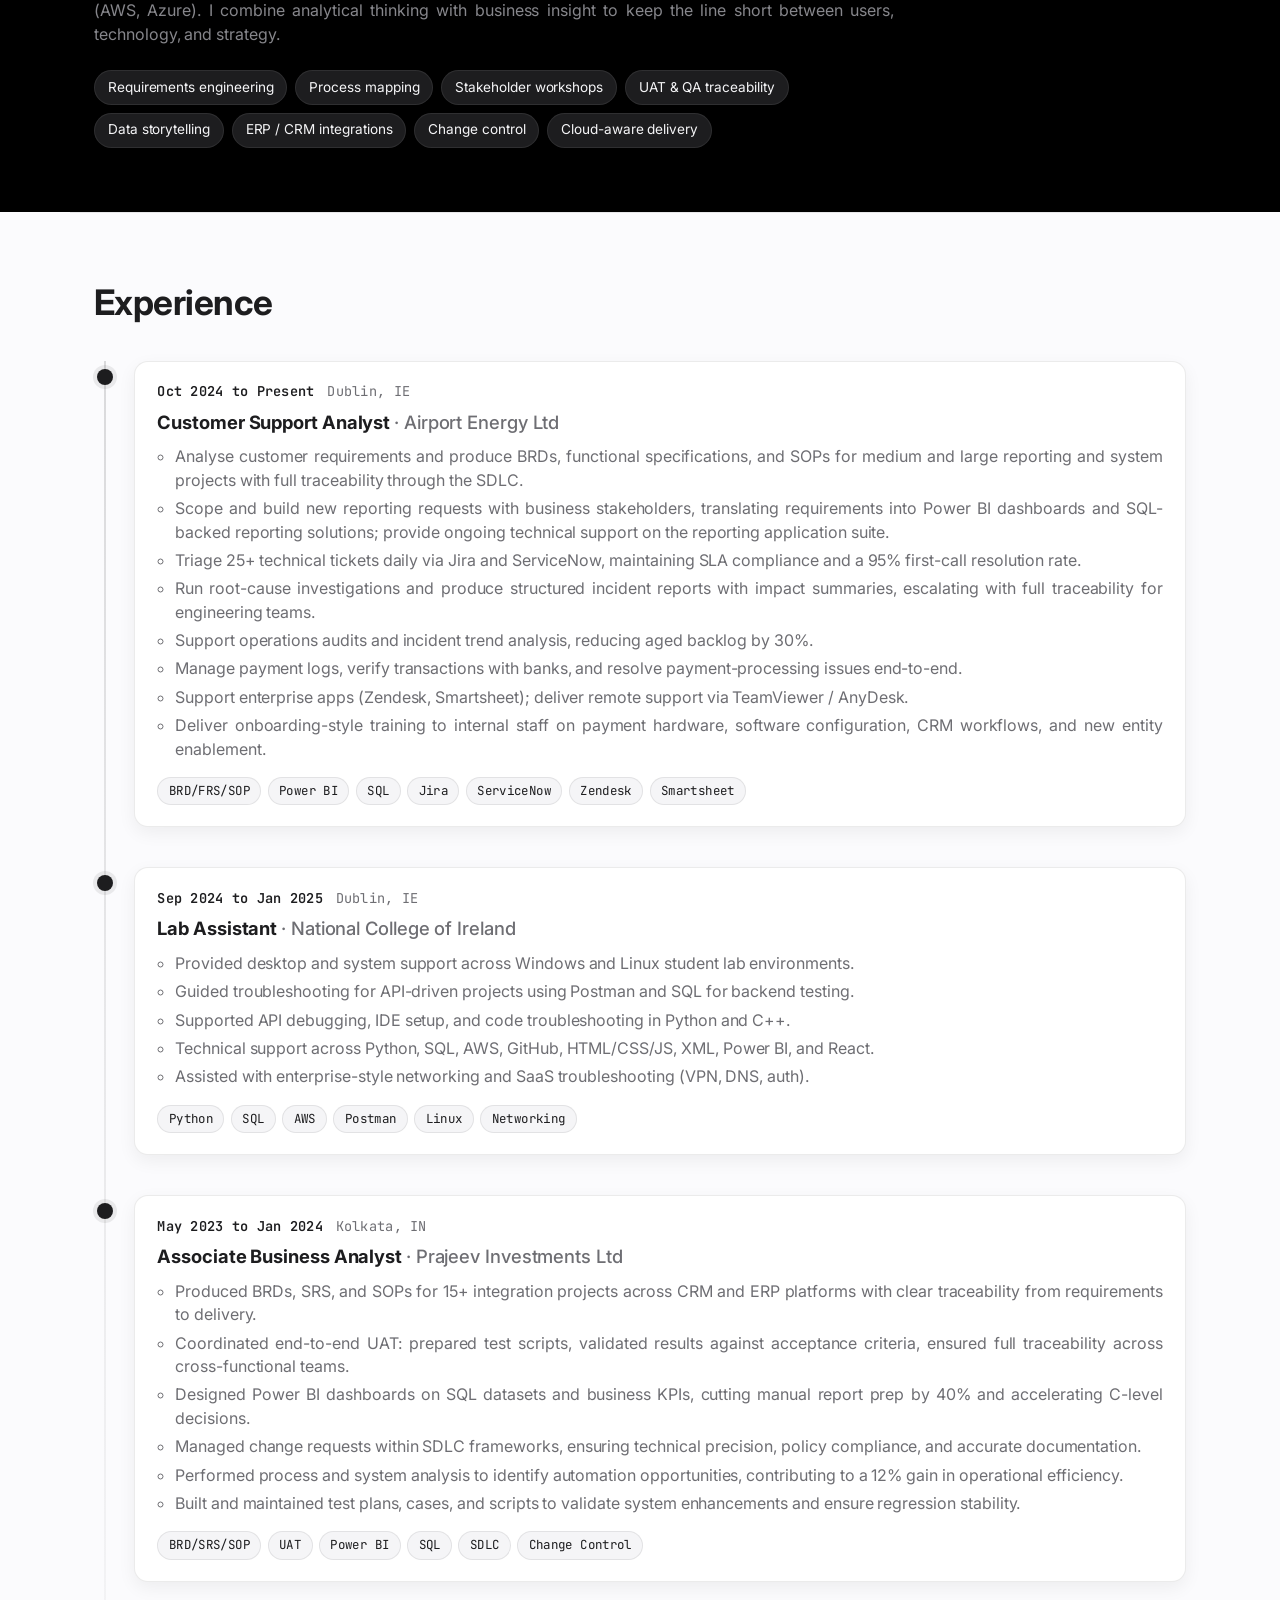
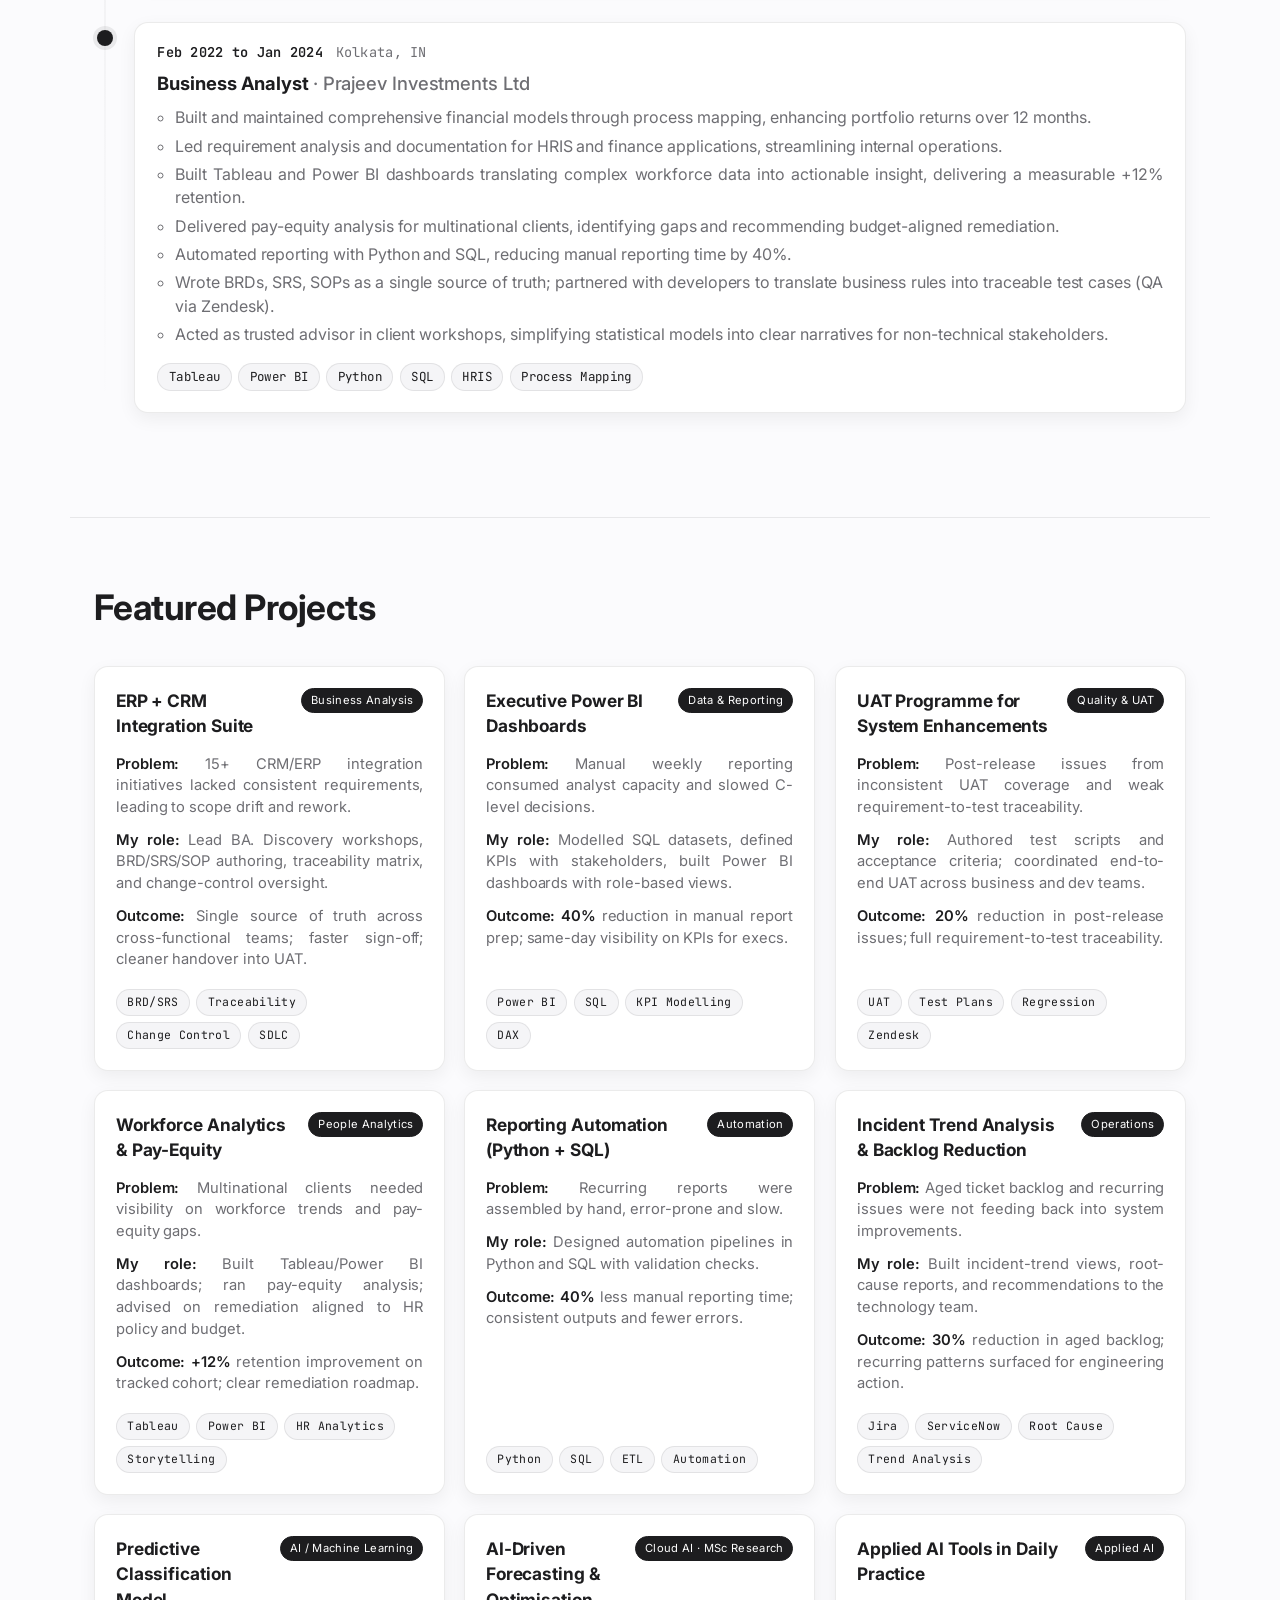
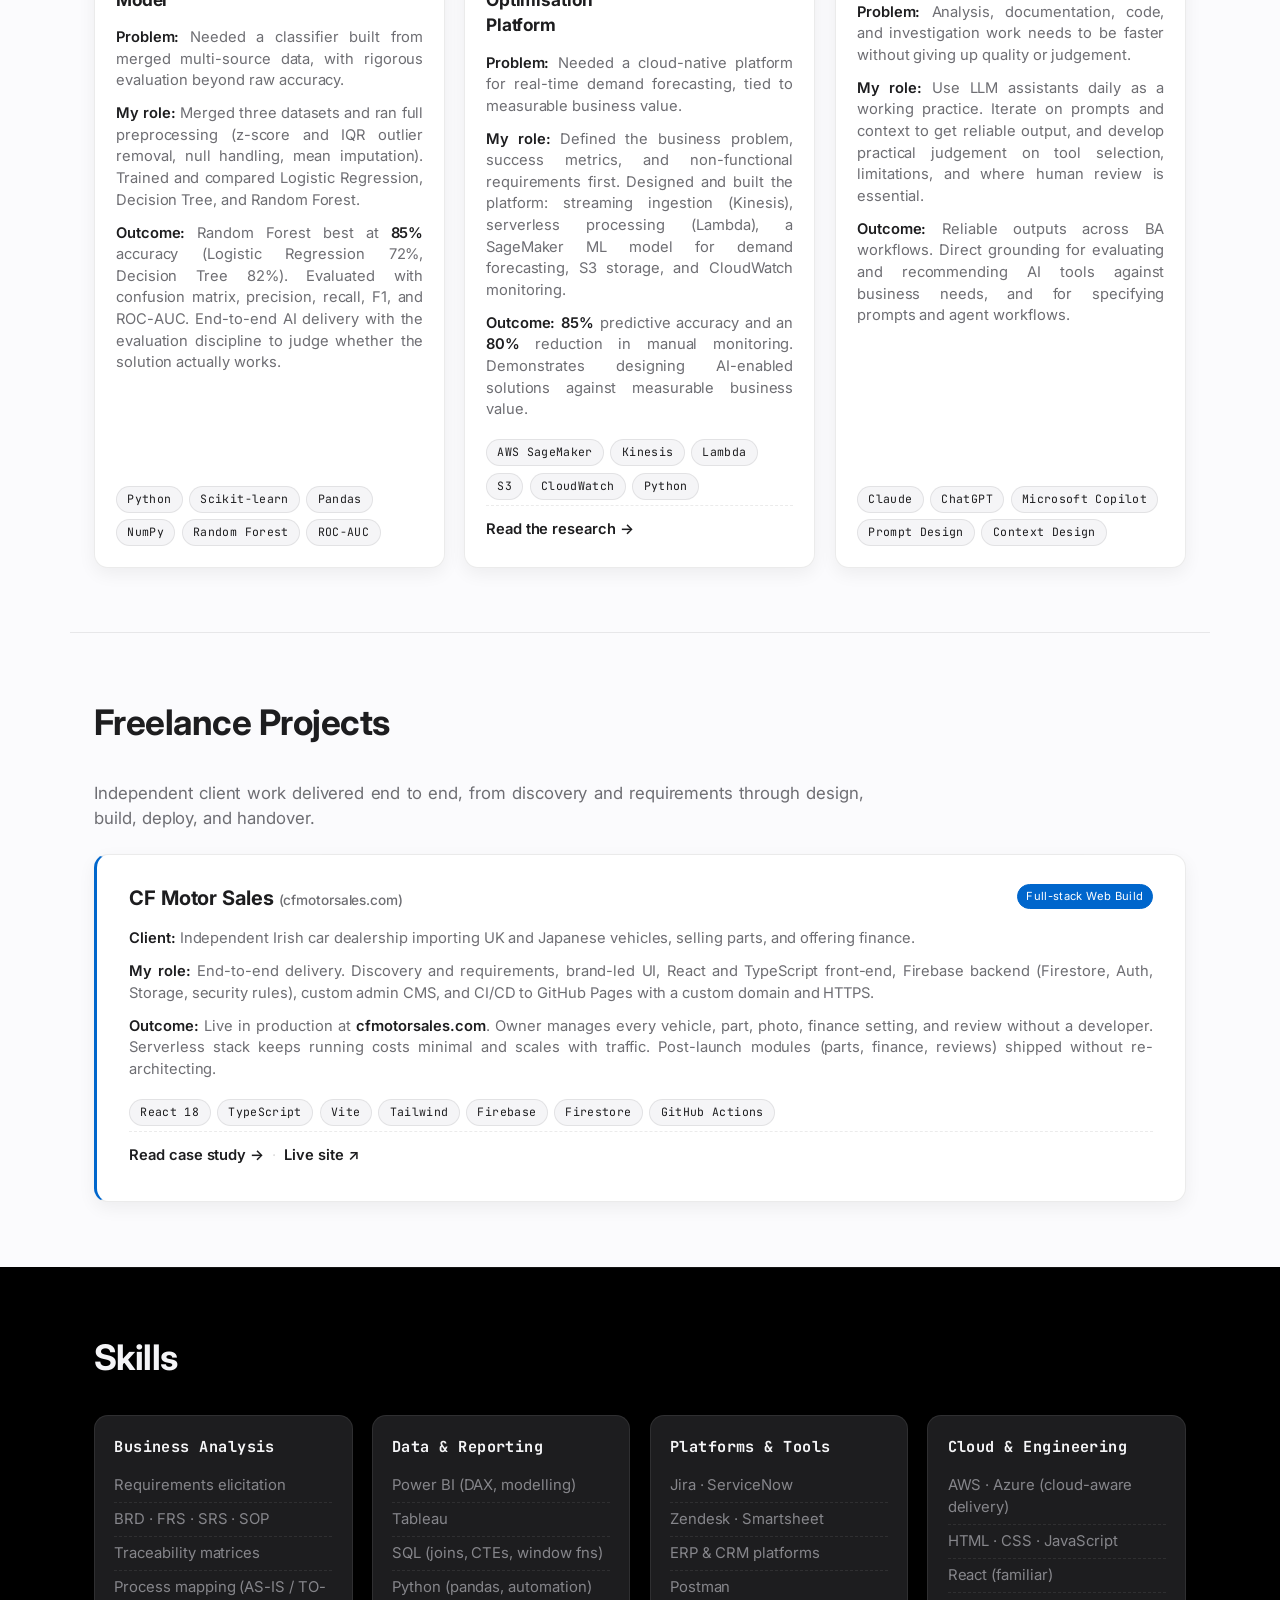
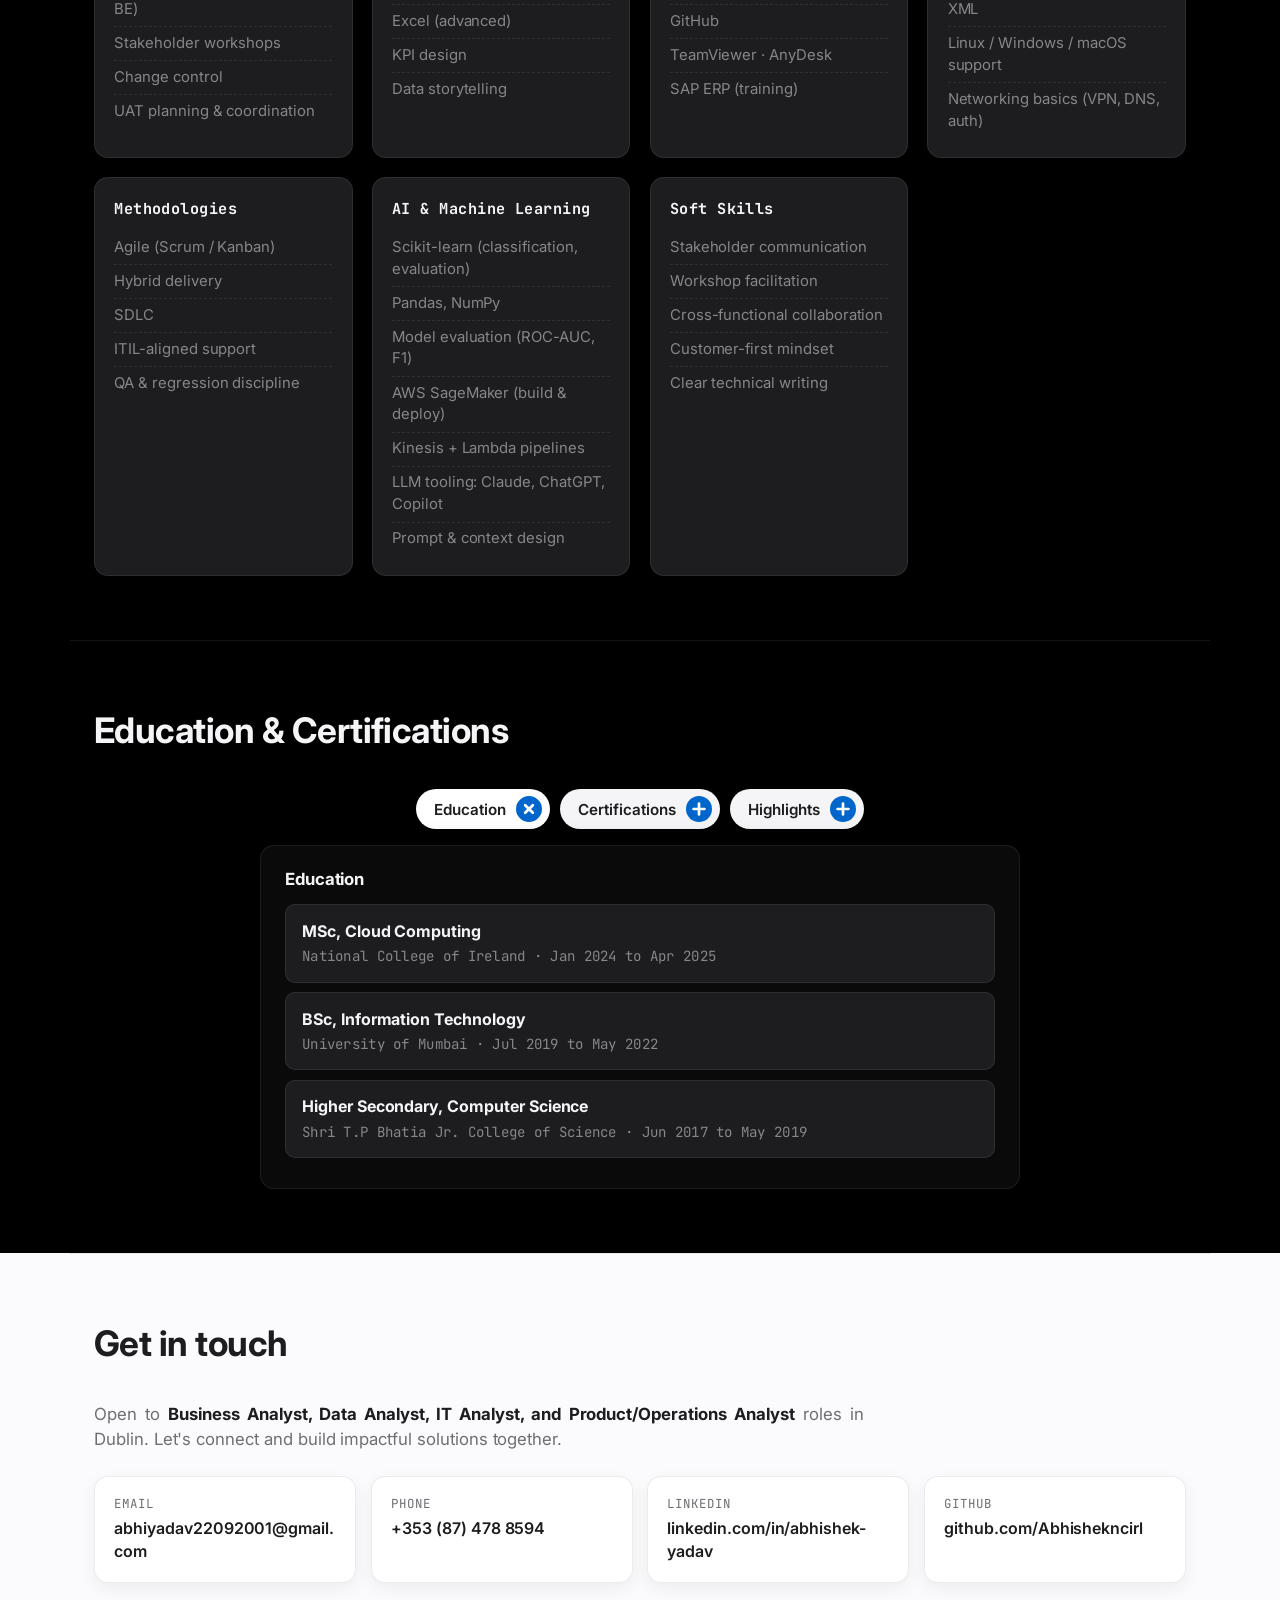
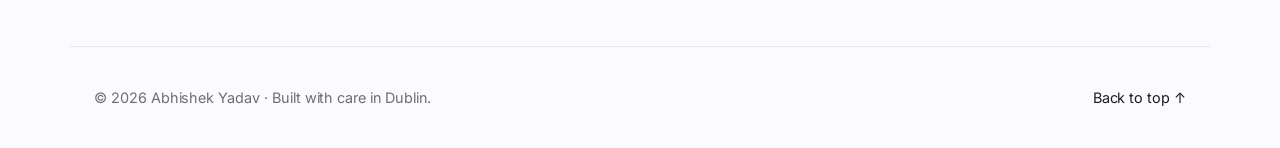
==== commit 3a76f2fd: "Add MSc research project page: Real-Time Inventory Optimization on AWS Dedicated case-study page for" ====
--- a/index.html
+++ b/index.html
@@ -521,6 +521,9 @@
           <p class="role"><b>My role:</b> Defined the business problem, success metrics, and non-functional requirements first. Designed and built the platform: streaming ingestion (Kinesis), serverless processing (Lambda), a SageMaker ML model for demand forecasting, S3 storage, and CloudWatch monitoring.</p>
           <p class="out"><b>Outcome:</b> <b>85%</b> predictive accuracy and an <b>80%</b> reduction in manual monitoring. Demonstrates designing AI-enabled solutions against measurable business value.</p>
           <div class="chips small"><span>AWS SageMaker</span><span>Kinesis</span><span>Lambda</span><span>S3</span><span>CloudWatch</span><span>Python</span></div>
+          <p class="project-cta">
+            <a href="projects/msc-thesis.html">Read the research →</a>
+          </p>
         </article>
 
         <article class="project">
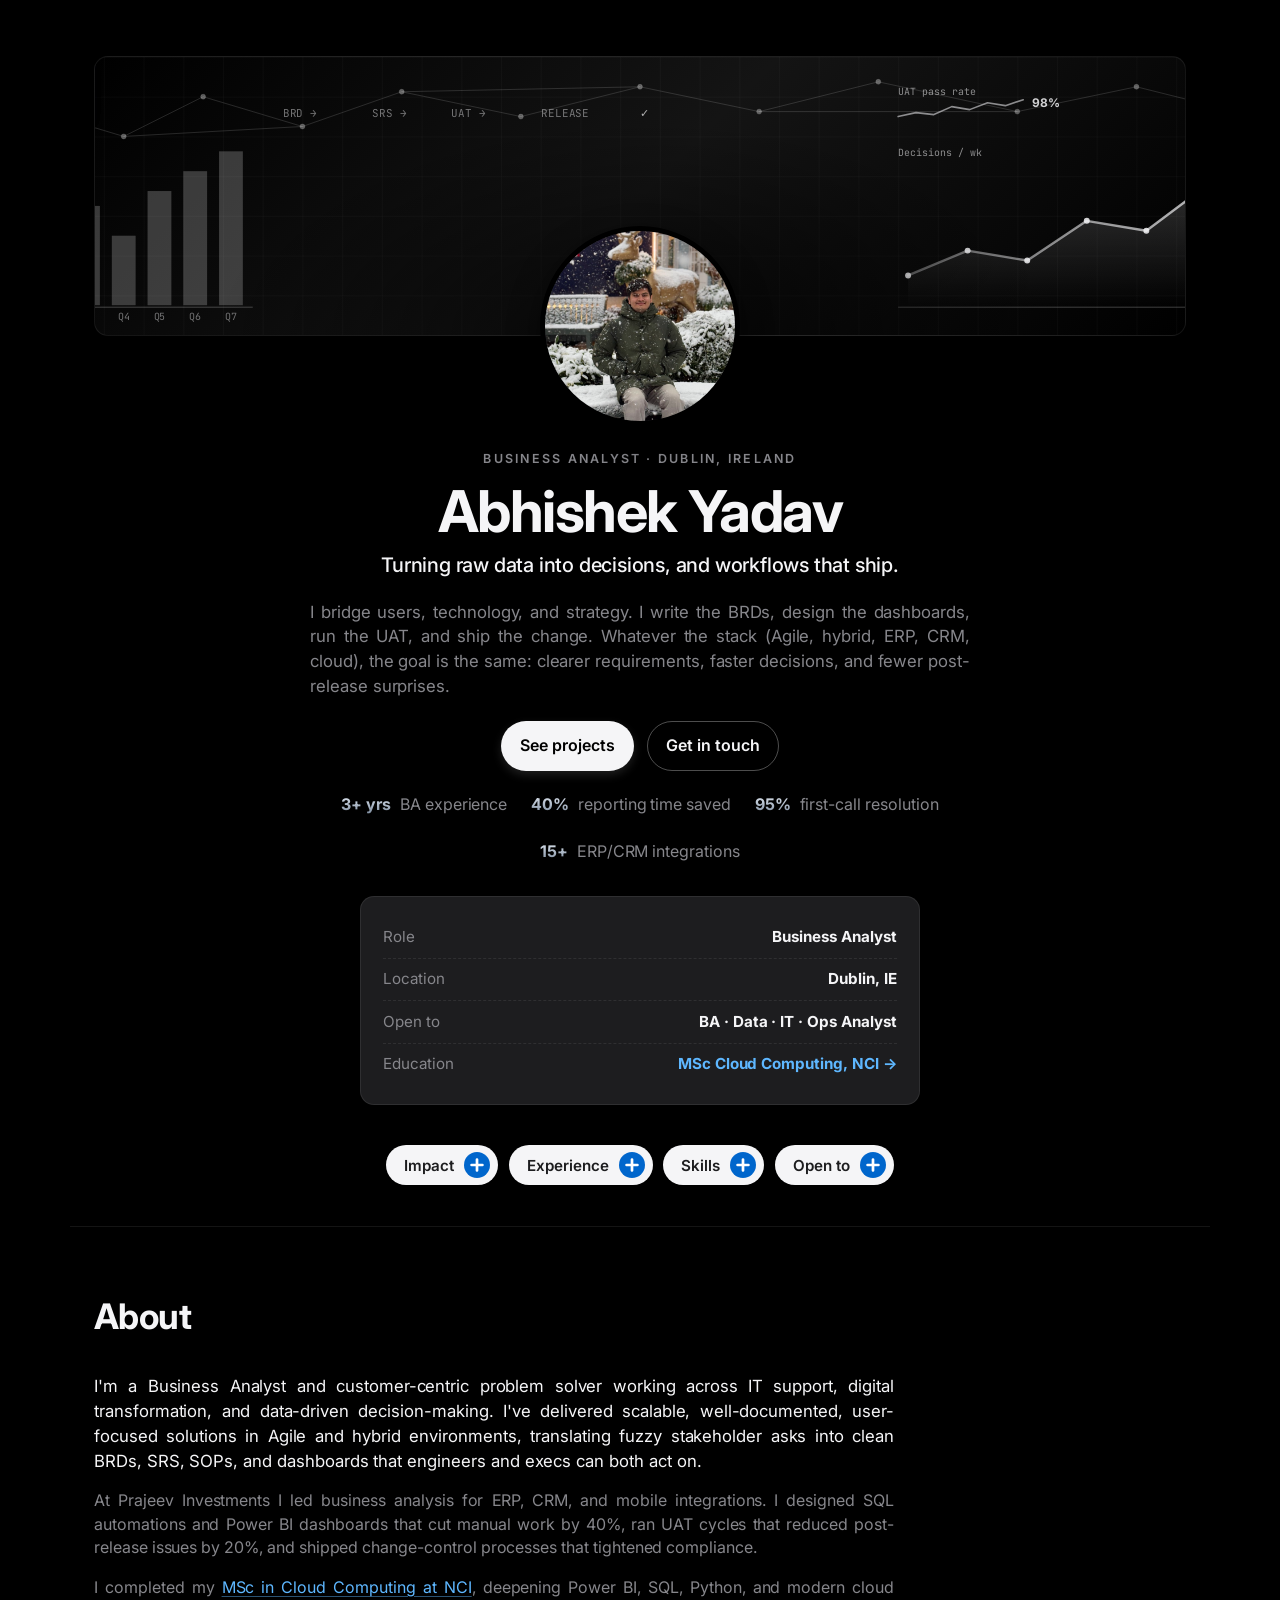
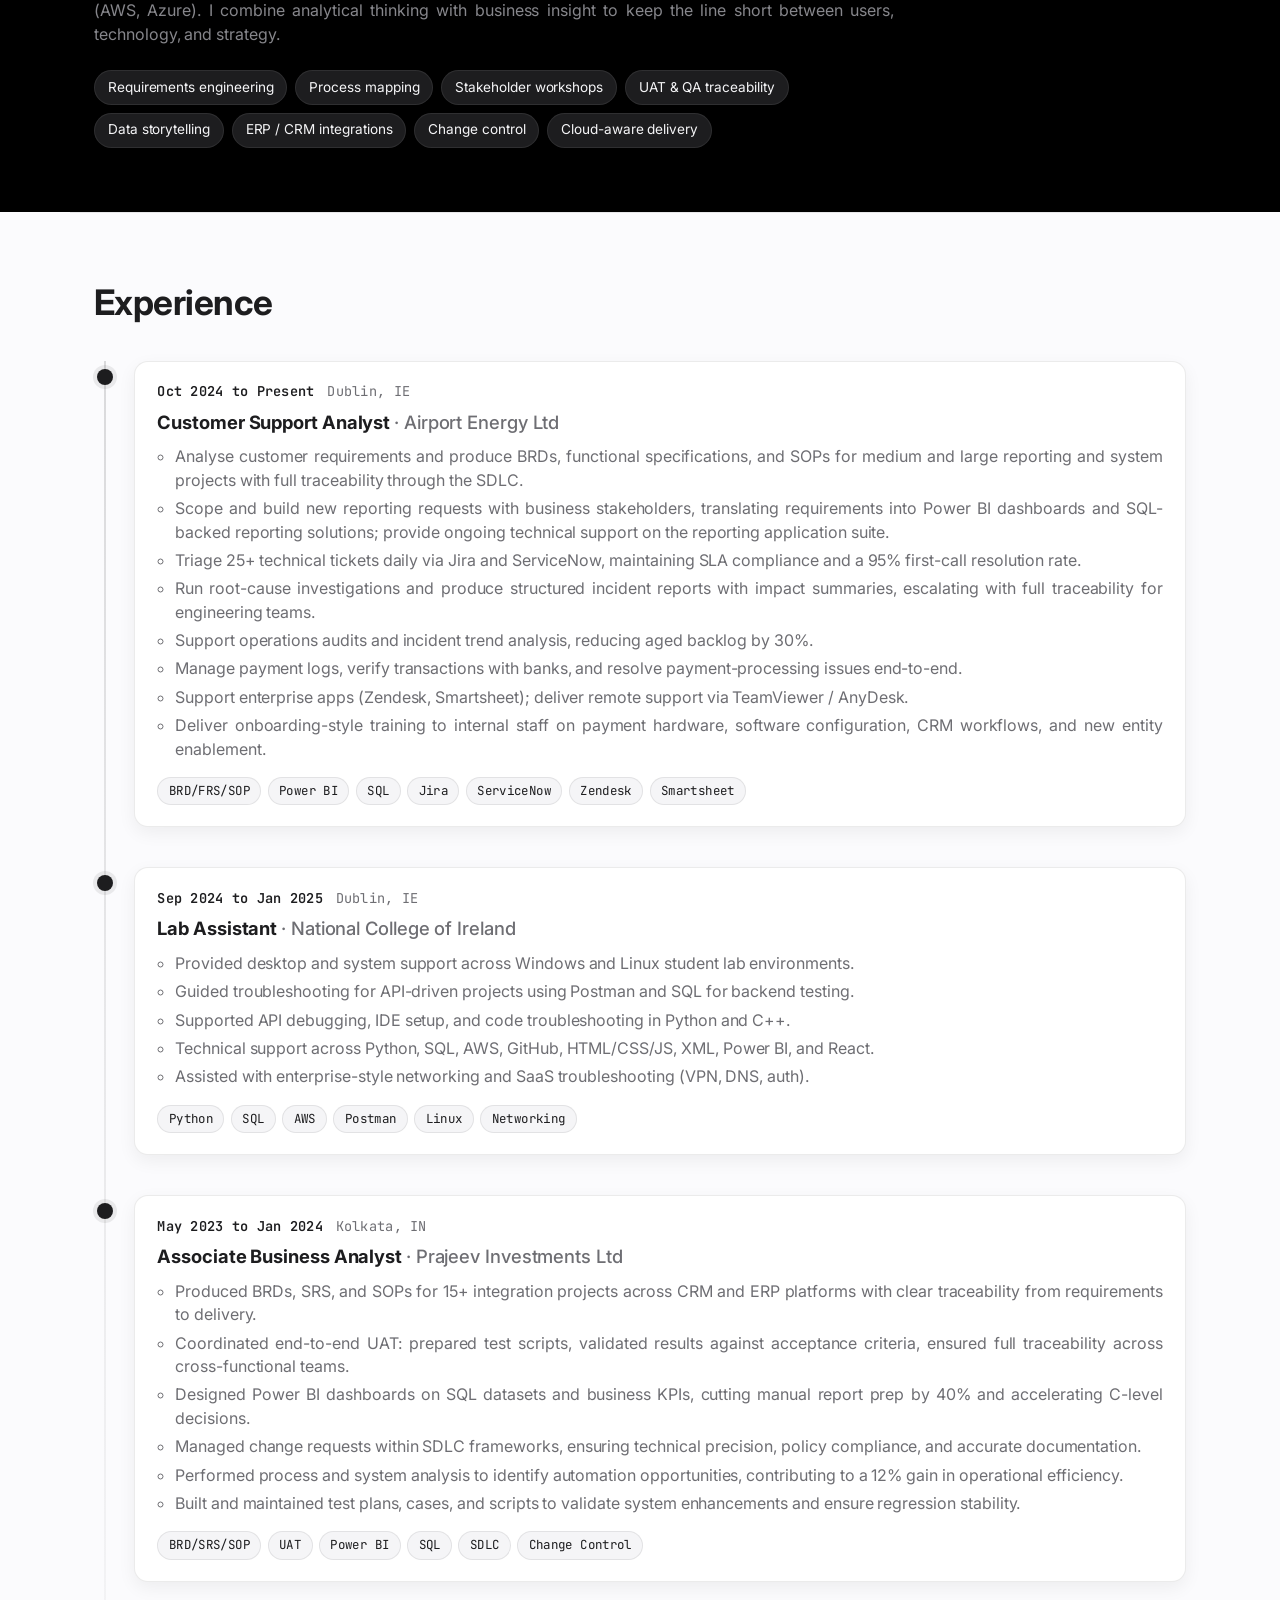
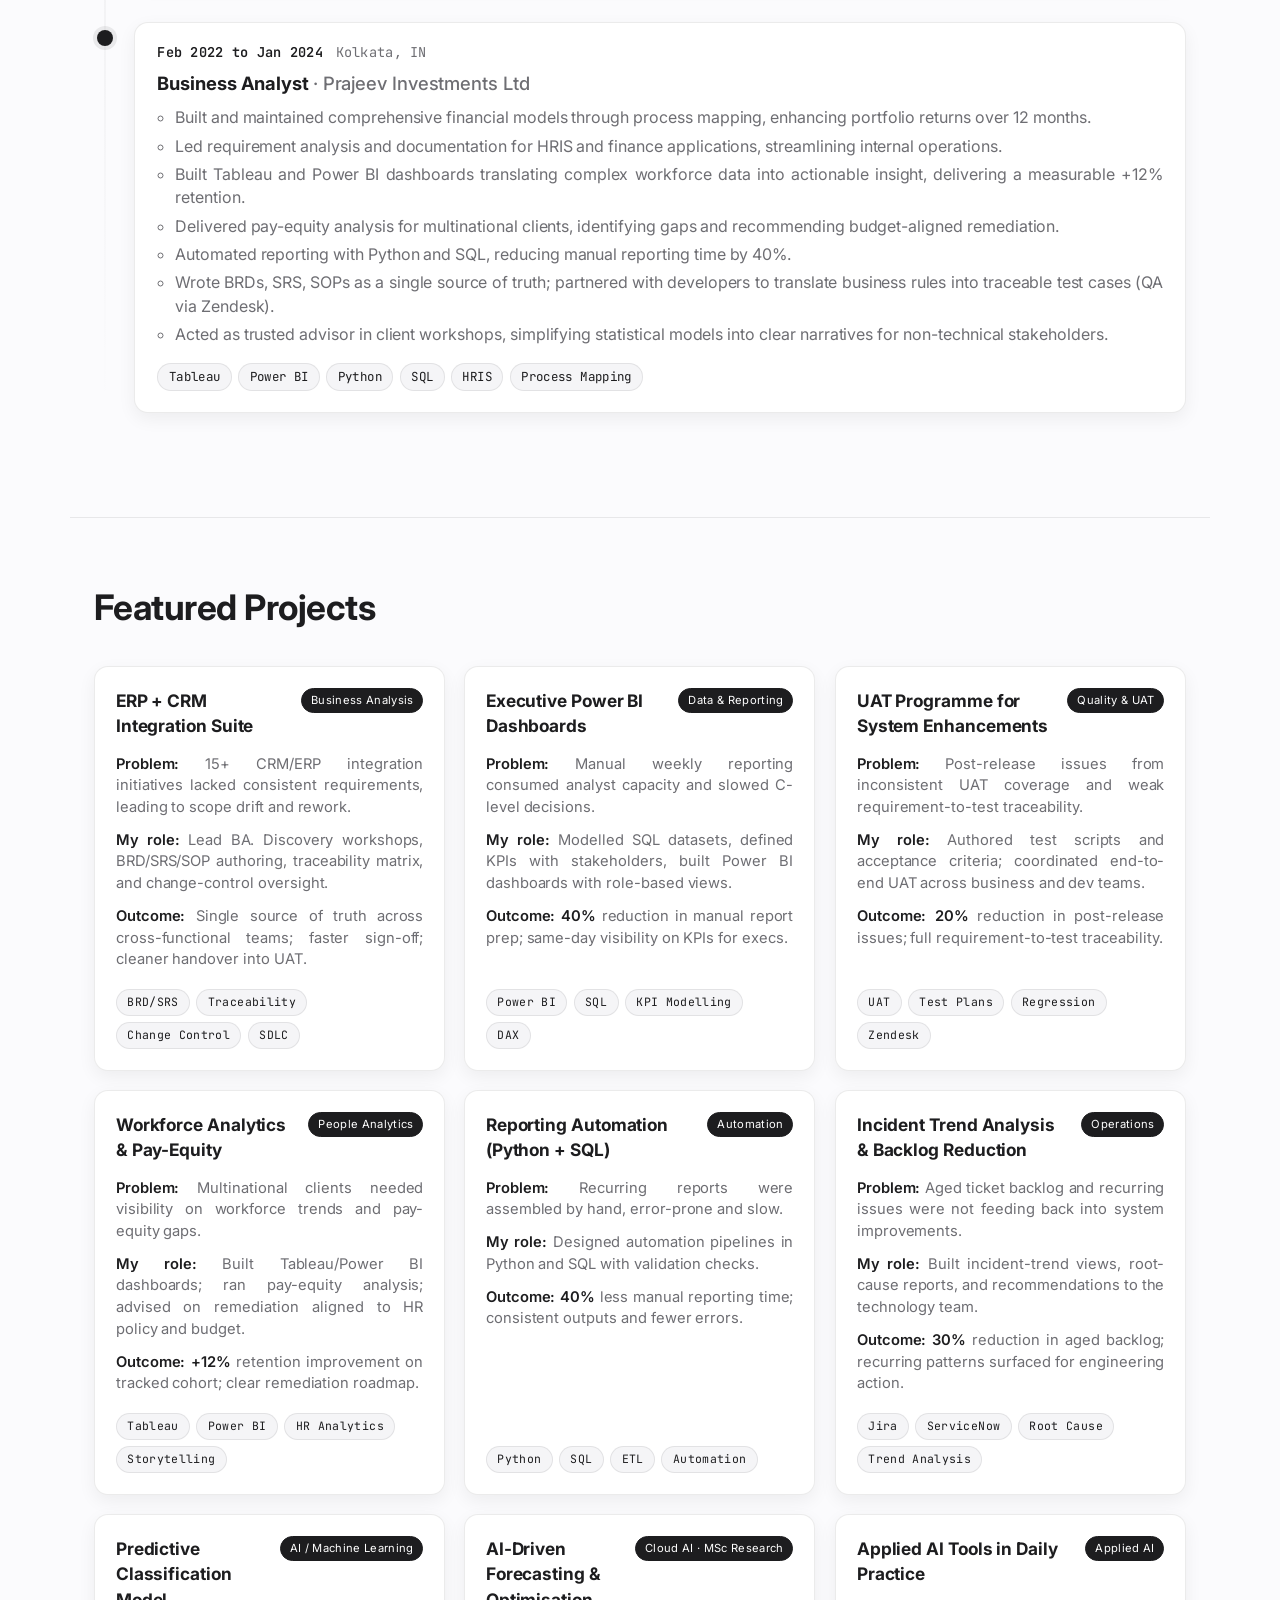
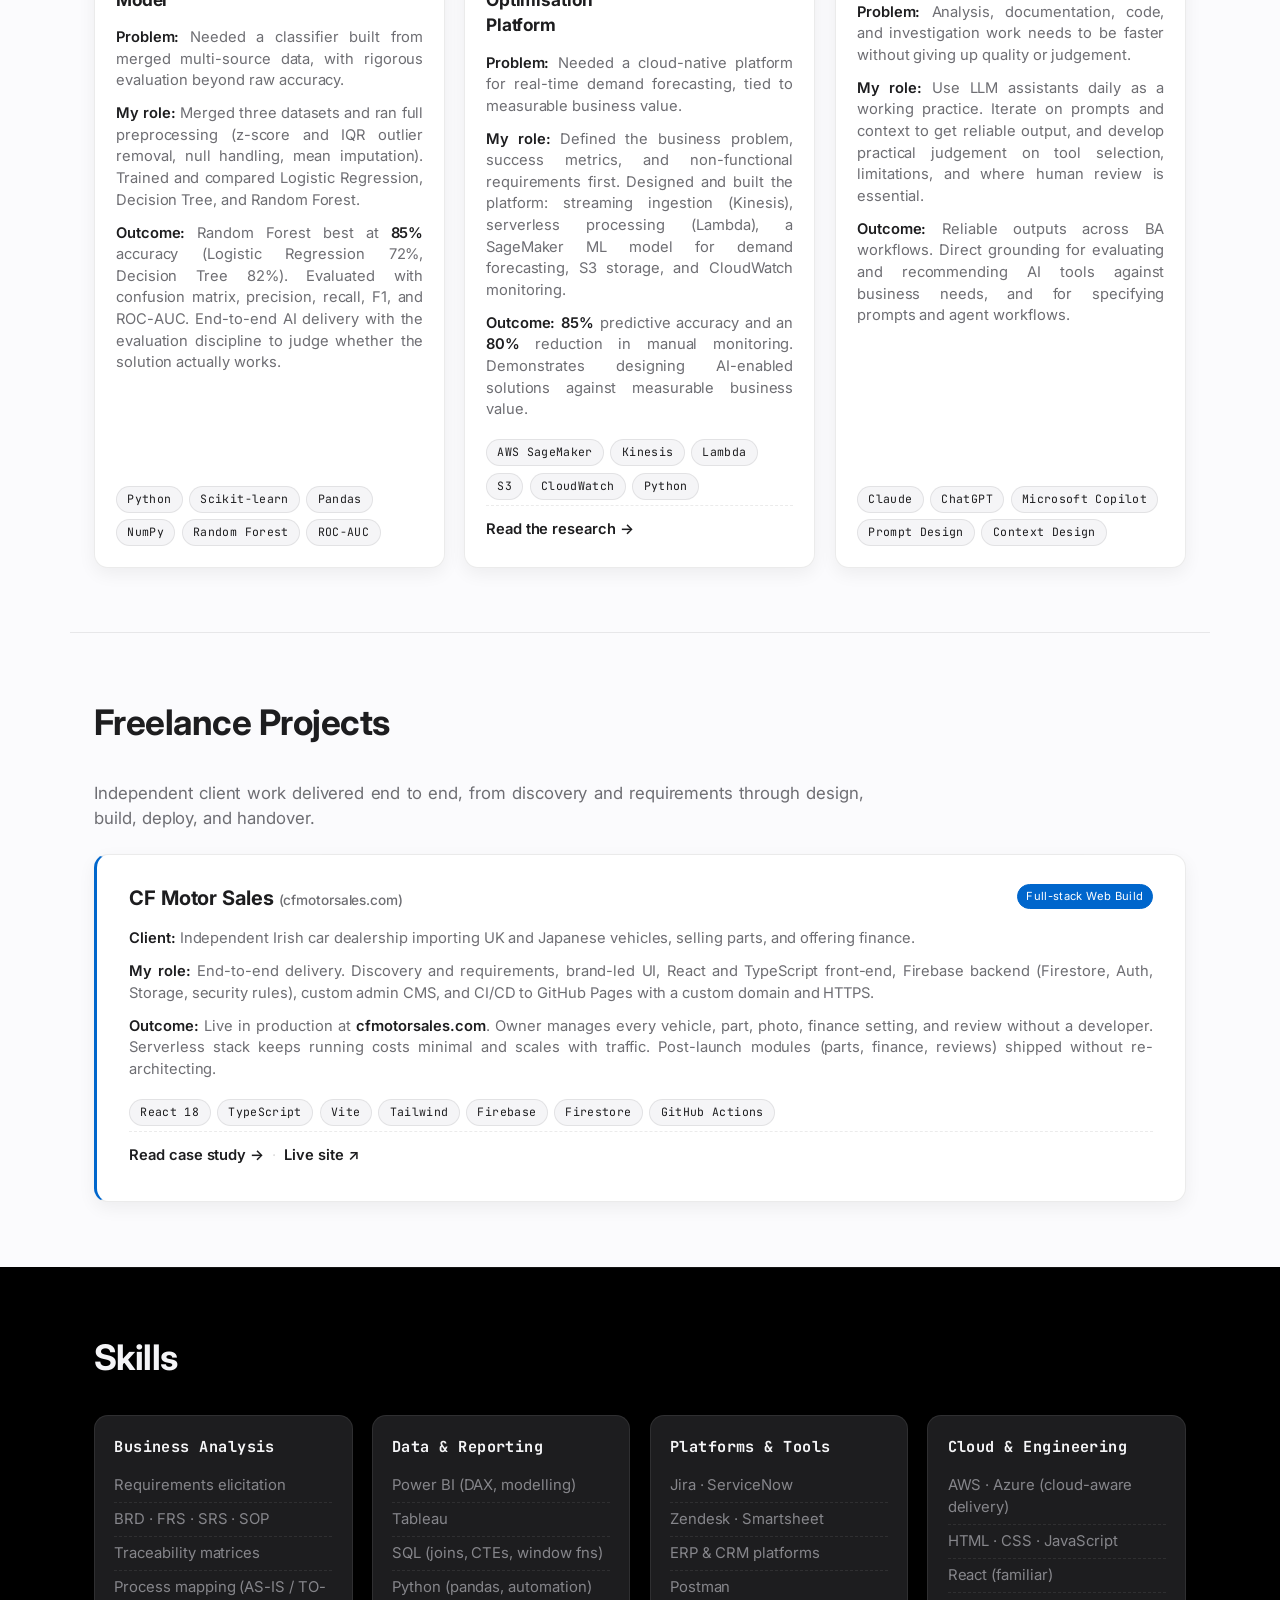
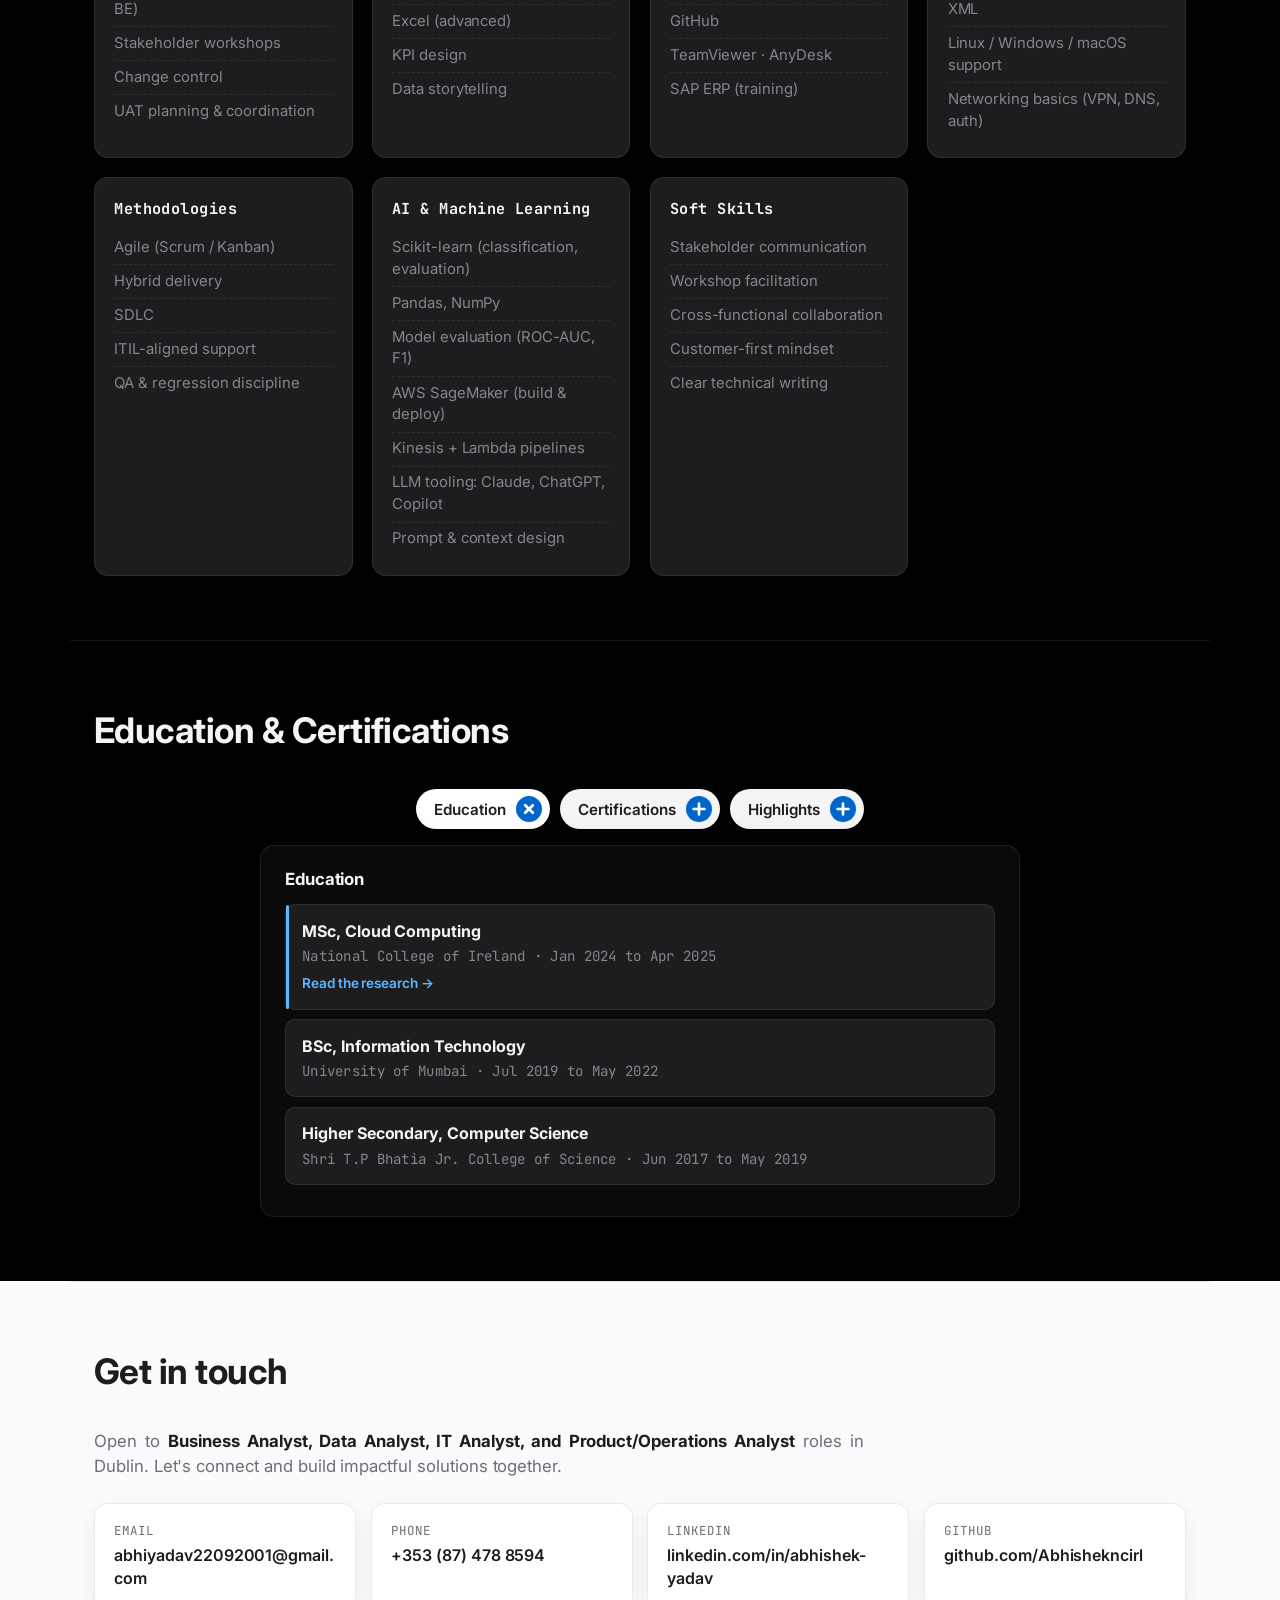
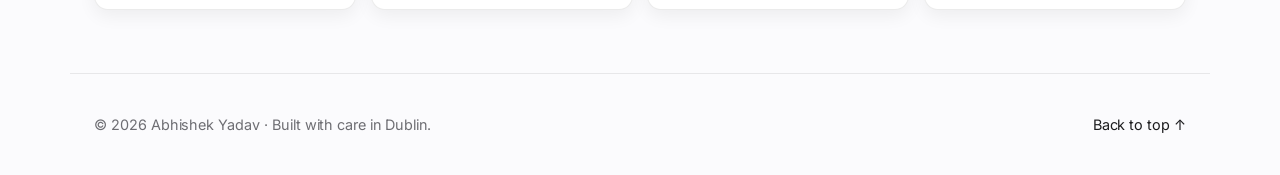
==== commit 896b7944: "Connect every MSc mention on the portfolio to the thesis page Four cross-links into projects/msc-the" ====
--- a/index.html
+++ b/index.html
@@ -201,7 +201,7 @@
         <div class="card-row"><span>Role</span><b>Business Analyst</b></div>
         <div class="card-row"><span>Location</span><b>Dublin, IE</b></div>
         <div class="card-row"><span>Open to</span><b>BA · Data · IT · Ops Analyst</b></div>
-        <div class="card-row"><span>Education</span><b>MSc Cloud Computing, NCI</b></div>
+        <div class="card-row"><span>Education</span><b><a class="snap-link" href="projects/msc-thesis.html">MSc Cloud Computing, NCI →</a></b></div>
       </aside>
     </section>
 
@@ -314,7 +314,7 @@
           and shipped change-control processes that tightened compliance.
         </p>
         <p>
-          I completed my MSc in Cloud Computing at NCI, deepening Power BI, SQL,
+          I completed my <a class="prose-link" href="projects/msc-thesis.html">MSc in Cloud Computing at NCI</a>, deepening Power BI, SQL,
           Python, and modern cloud (AWS, Azure). I combine analytical thinking with
           business insight to keep the line short between users, technology, and strategy.
         </p>
@@ -694,9 +694,10 @@
           <div class="qg-panel open" id="ed-education" role="region" aria-label="Education">
             <h3>Education</h3>
             <ul class="edu">
-              <li>
+              <li class="edu-featured">
                 <b>MSc, Cloud Computing</b>
                 <span>National College of Ireland · Jan 2024 to Apr 2025</span>
+                <a class="edu-cta" href="projects/msc-thesis.html">Read the research →</a>
               </li>
               <li>
                 <b>BSc, Information Technology</b>
--- a/styles.css
+++ b/styles.css
@@ -705,6 +705,52 @@
 }
 .project p b { color: var(--text); font-weight: 600; }
 .project .chips { margin-top: auto; padding-top: 0.8rem; }
+
+/* Cross-linking into the MSc thesis page */
+.snap-link,
+.prose-link,
+.edu-cta {
+  color: var(--accent);
+  font-weight: inherit;
+  transition: color 160ms ease;
+}
+.snap-link:hover,
+.prose-link:hover,
+.edu-cta:hover { color: var(--accent-strong); }
+.prose-link {
+  text-decoration: underline;
+  text-decoration-color: rgba(0, 102, 204, 0.4);
+  text-underline-offset: 3px;
+}
+.prose-link:hover { text-decoration-color: currentColor; }
+.edu-cta {
+  display: inline-block;
+  margin-top: 0.45rem;
+  font-size: 0.85rem;
+  font-weight: 600;
+  letter-spacing: -0.005em;
+}
+.edu-featured { position: relative; }
+.edu-featured::before {
+  content: "";
+  position: absolute;
+  left: 0; top: 0; bottom: 0;
+  width: 3px;
+  background: var(--accent);
+  border-radius: 2px;
+}
+
+/* Dark-zone variants: brighter blue for contrast on #000 */
+.apple-dark .snap-link,
+.apple-dark .prose-link,
+.apple-dark-2 .edu-cta {
+  color: #5eb7ff;
+}
+.apple-dark .snap-link:hover,
+.apple-dark .prose-link:hover,
+.apple-dark-2 .edu-cta:hover { color: #9fd1ff; }
+.apple-dark .prose-link { text-decoration-color: rgba(94, 183, 255, 0.45); }
+.apple-dark-2 .edu-featured::before { background: #5eb7ff; }
 
 /* FREELANCE SECTION */
 .freelance-lede {
